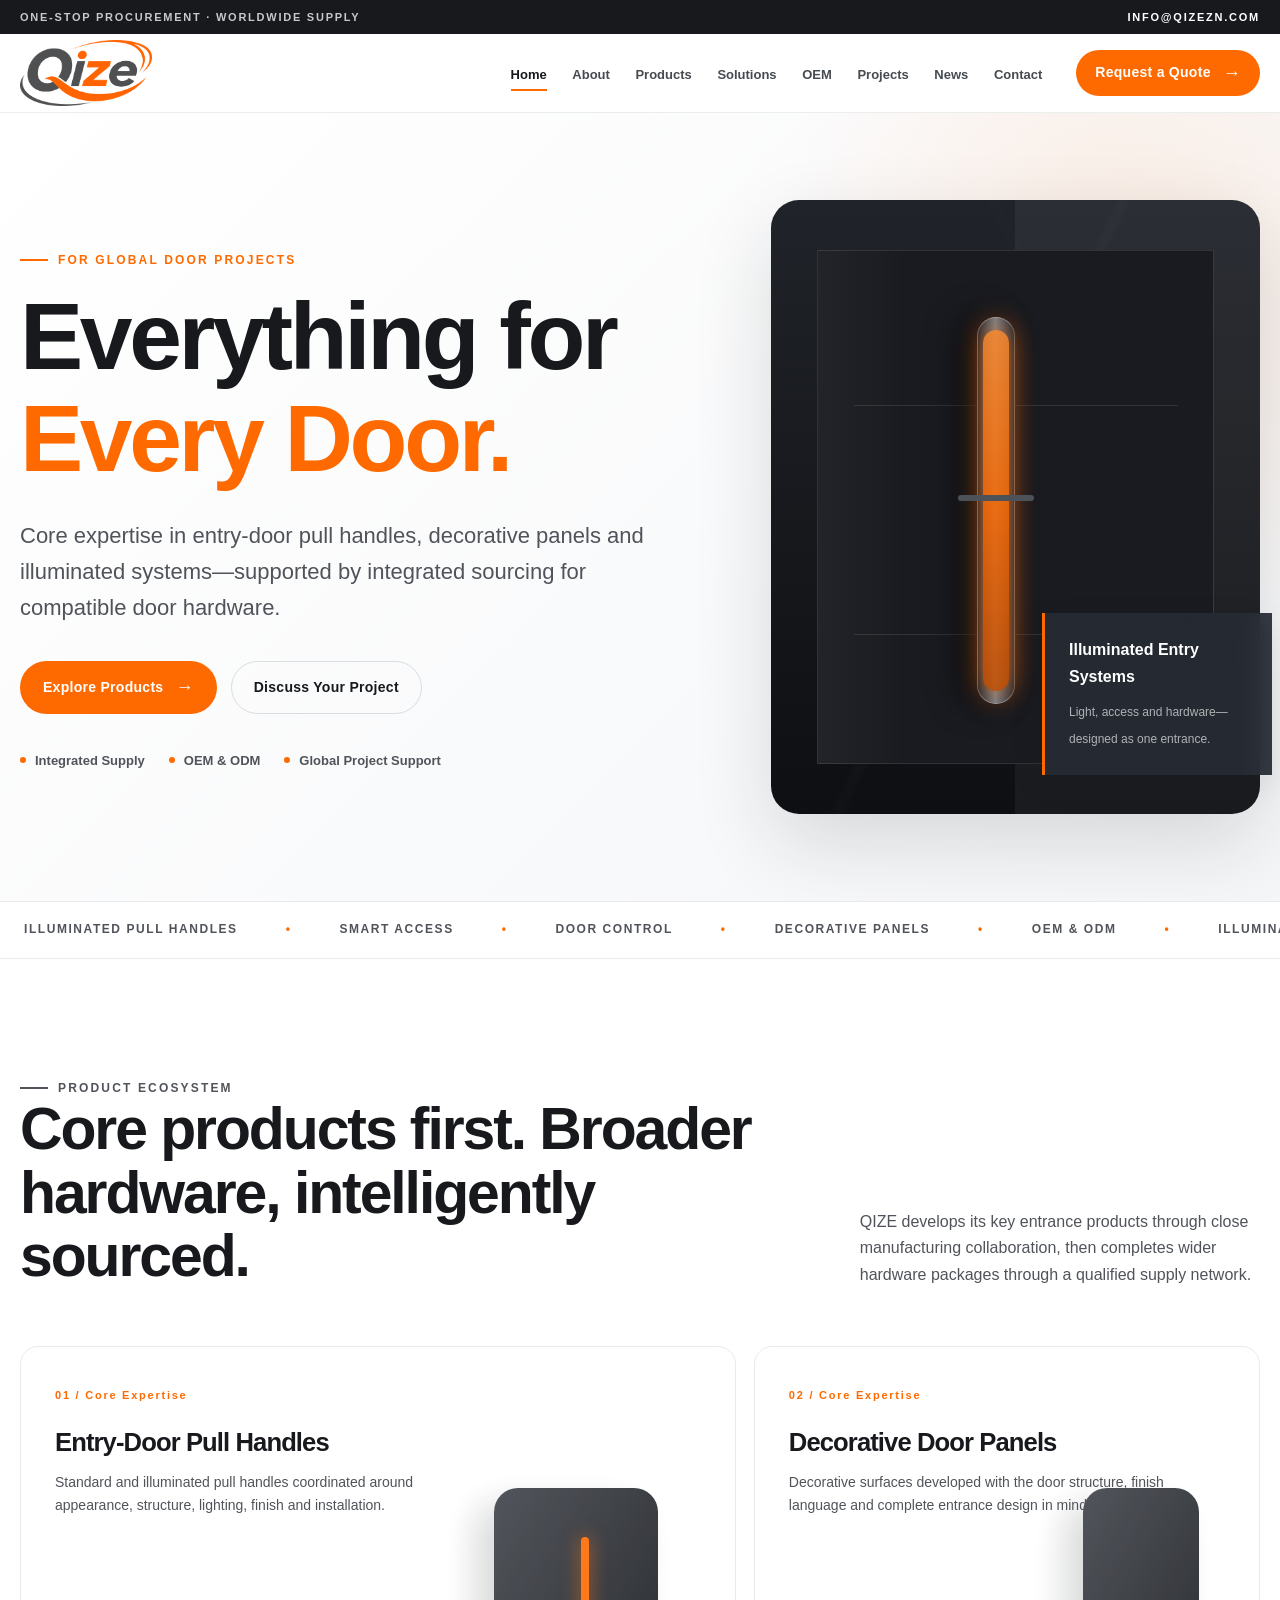
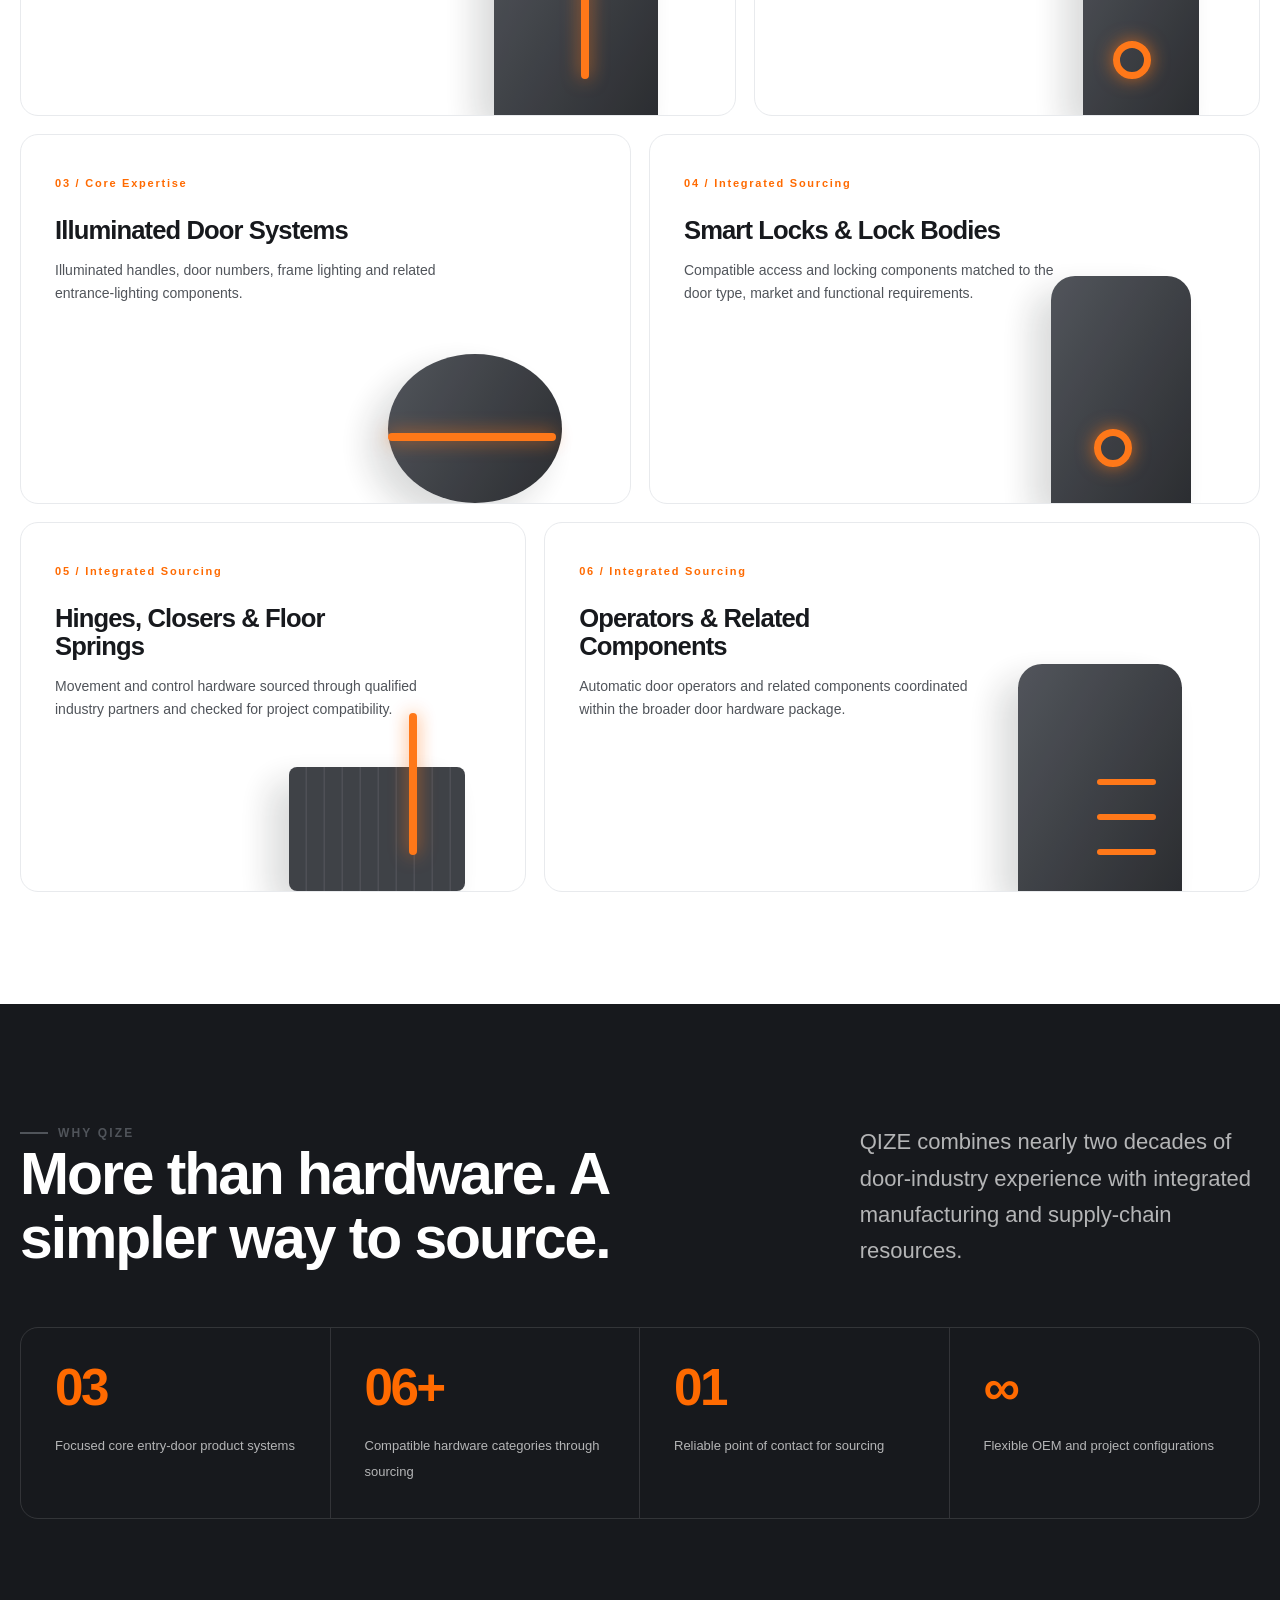
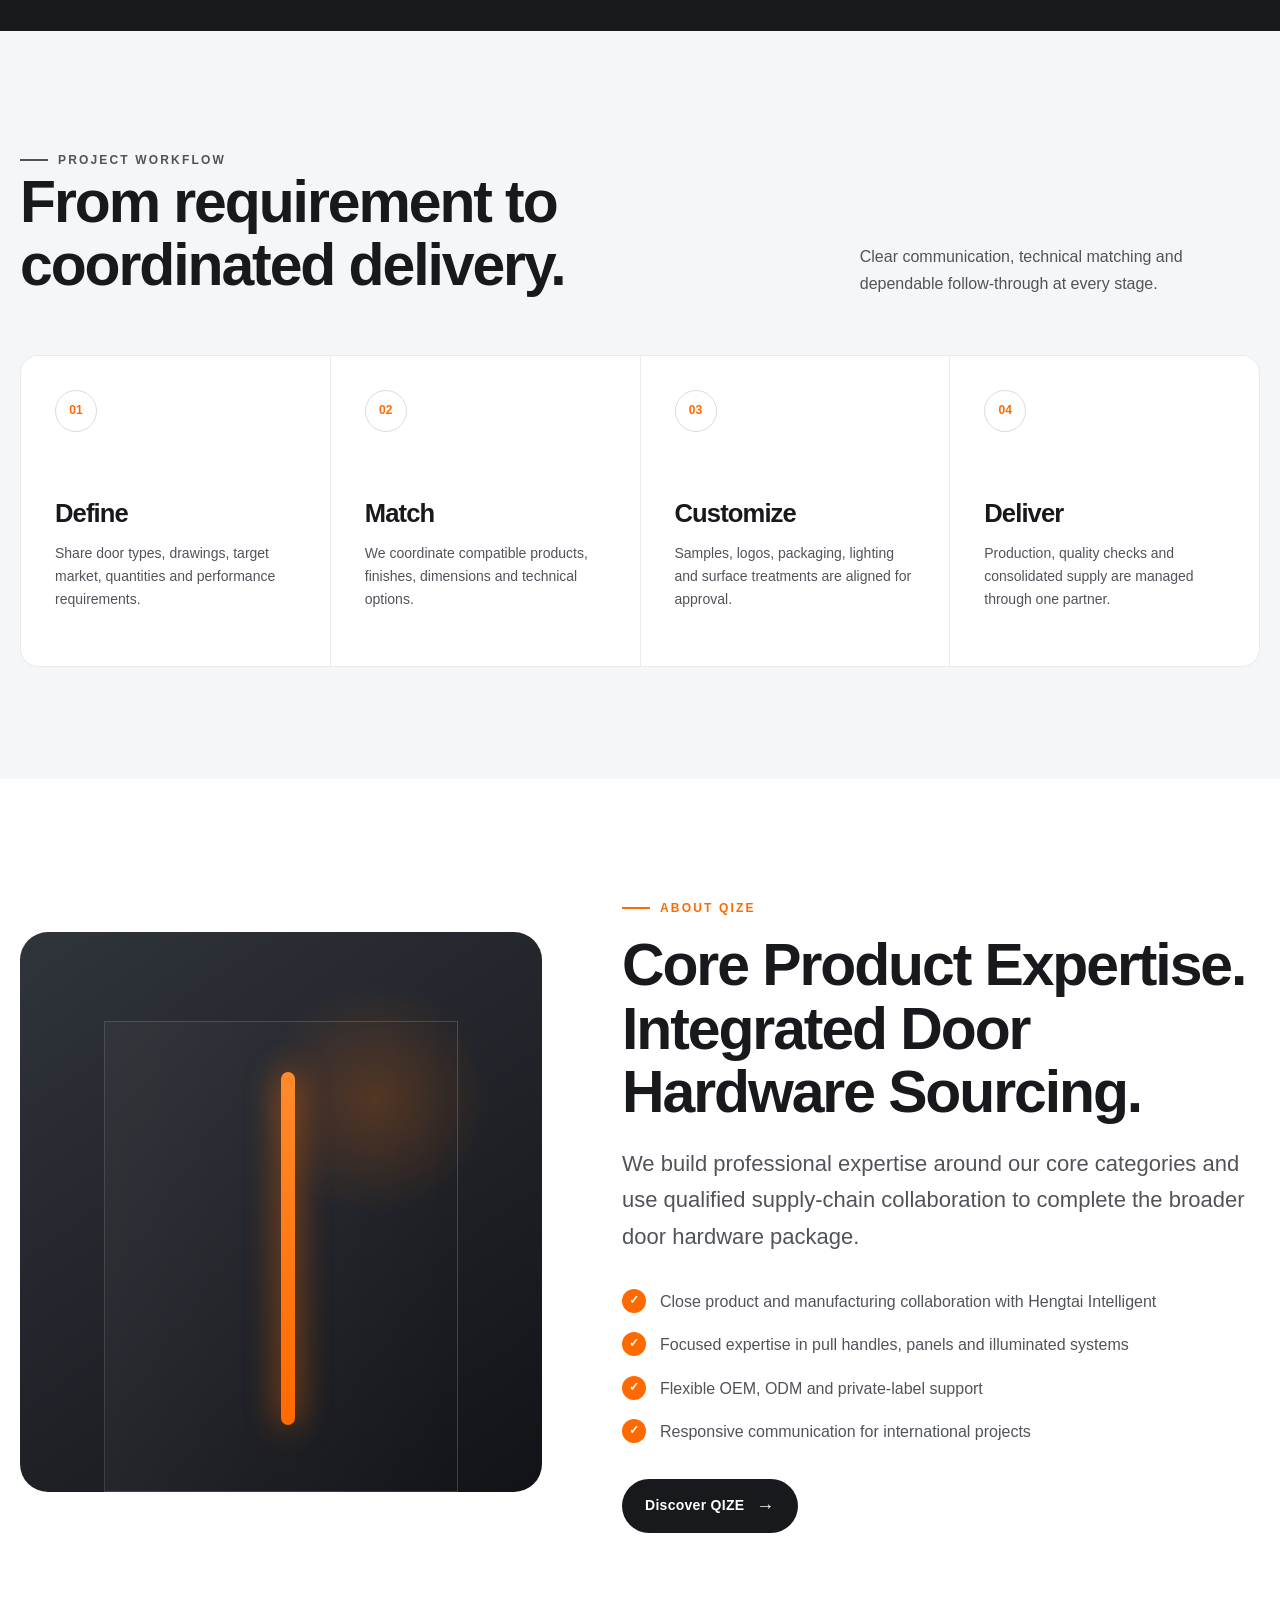
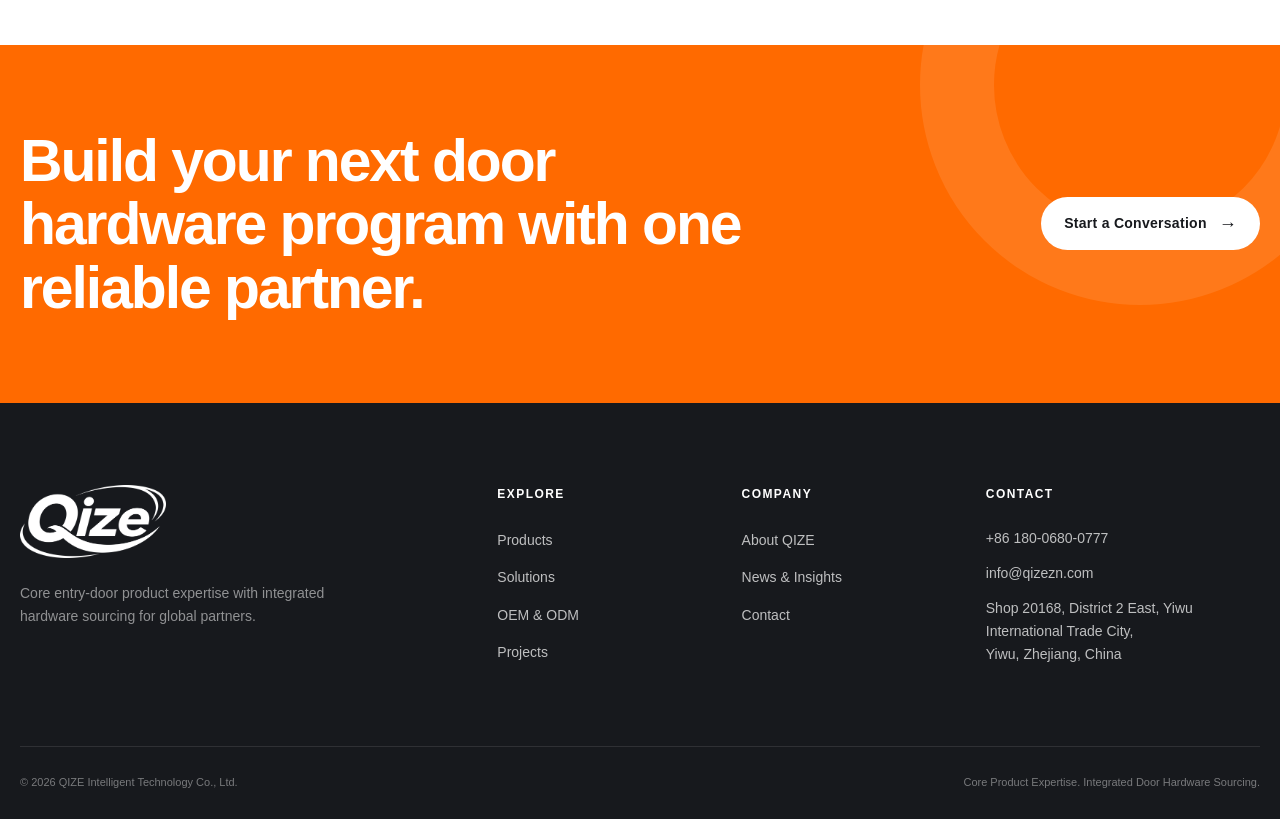
==== index.html @ 773aa188 "feat: launch QIZE corporate website foundation" ====
<!doctype html>
<html lang="en">
  <head>
    <meta charset="utf-8" />
    <meta name="viewport" content="width=device-width, initial-scale=1" />
    <title>QIZE® | One-Stop Door Hardware Solution</title>
    <meta
      name="description"
      content="QIZE is an entry-door hardware brand focused on pull handles, decorative panels and illuminated systems, with integrated sourcing for compatible door hardware."
    />
    <meta name="theme-color" content="#17191d" />
    <meta property="og:title" content="QIZE® | One-Stop Door Hardware Solution" />
    <meta
      property="og:description"
      content="Everything for every door—coordinated sourcing, OEM support and reliable global supply."
    />
    <meta property="og:type" content="website" />
    <meta property="og:url" content="https://www.qizezn.com/" />
    <link rel="canonical" href="https://www.qizezn.com/" />
    <link rel="icon" href="assets/images/qize-logo.png" />
    <link rel="stylesheet" href="assets/css/styles.css" />
  </head>
  <body>
    <a class="skip-link" href="#main">Skip to content</a>

    <div class="topbar">
      <div class="container">
        <span>One-Stop Procurement · Worldwide Supply</span>
        <span><a href="mailto:info@qizezn.com">info@qizezn.com</a></span>
      </div>
    </div>

    <header class="site-header">
      <div class="container header-inner">
        <a class="brand" href="./" aria-label="QIZE home">
          <img src="assets/images/qize-logo.png" alt="QIZE" />
        </a>
        <nav class="desktop-nav" aria-label="Primary navigation">
          <a class="nav-link" href="./">Home</a>
          <a class="nav-link" href="about/">About</a>
          <a class="nav-link" href="products/">Products</a>
          <a class="nav-link" href="solutions/">Solutions</a>
          <a class="nav-link" href="oem/">OEM</a>
          <a class="nav-link" href="projects/">Projects</a>
          <a class="nav-link" href="news/">News</a>
          <a class="nav-link" href="contact/">Contact</a>
        </nav>
        <a class="btn btn-primary header-cta" href="contact/">
          Request a Quote <span class="arrow">→</span>
        </a>
        <button
          class="menu-toggle"
          type="button"
          aria-label="Open navigation"
          aria-expanded="false"
          data-menu-toggle
        >
          <span></span><span></span><span></span>
        </button>
      </div>
    </header>

    <main id="main">
      <section class="hero">
        <div class="container">
          <div class="hero-copy reveal">
            <p class="eyebrow">For Global Door Projects</p>
            <h1>Everything for <span>Every Door.</span></h1>
            <p class="lead">
              Core expertise in entry-door pull handles, decorative panels and
              illuminated systems—supported by integrated sourcing for compatible
              door hardware.
            </p>
            <div class="button-row">
              <a class="btn btn-primary" href="products/">
                Explore Products <span class="arrow">→</span>
              </a>
              <a class="btn btn-outline" href="contact/">Discuss Your Project</a>
            </div>
            <div class="hero-note" aria-label="QIZE service highlights">
              <span>Integrated Supply</span>
              <span>OEM &amp; ODM</span>
              <span>Global Project Support</span>
            </div>
          </div>

          <div class="hero-visual reveal" aria-label="Illuminated entry door concept">
            <div class="door-stage">
              <div class="door-panel"></div>
              <div class="pull-handle"></div>
            </div>
            <div class="visual-label">
              <strong>Illuminated Entry Systems</strong>
              <span>Light, access and hardware—designed as one entrance.</span>
            </div>
          </div>
        </div>
      </section>

      <div class="marquee" aria-hidden="true">
        <div class="marquee-track">
          <span>Illuminated Pull Handles</span>
          <span>Smart Access</span>
          <span>Door Control</span>
          <span>Decorative Panels</span>
          <span>OEM &amp; ODM</span>
          <span>Illuminated Pull Handles</span>
          <span>Smart Access</span>
          <span>Door Control</span>
          <span>Decorative Panels</span>
          <span>OEM &amp; ODM</span>
        </div>
      </div>

      <section class="section">
        <div class="container">
          <div class="section-heading reveal">
            <div>
              <p class="eyebrow">Product Ecosystem</p>
              <h2>Core products first. Broader hardware, intelligently sourced.</h2>
            </div>
            <p>
              QIZE develops its key entrance products through close manufacturing
              collaboration, then completes wider hardware packages through a
              qualified supply network.
            </p>
          </div>

          <div class="product-grid">
            <a class="product-card reveal" href="products/#handles">
              <span class="product-number">01 / Core Expertise</span>
              <h3>Entry-Door Pull Handles</h3>
              <p>
                Standard and illuminated pull handles coordinated around appearance,
                structure, lighting, finish and installation.
              </p>
              <div class="product-art" aria-hidden="true"></div>
            </a>
            <a class="product-card reveal" href="products/#panels">
              <span class="product-number">02 / Core Expertise</span>
              <h3>Decorative Door Panels</h3>
              <p>
                Decorative surfaces developed with the door structure, finish
                language and complete entrance design in mind.
              </p>
              <div class="product-art" aria-hidden="true"></div>
            </a>
            <a class="product-card reveal" href="products/#illuminated">
              <span class="product-number">03 / Core Expertise</span>
              <h3>Illuminated Door Systems</h3>
              <p>
                Illuminated handles, door numbers, frame lighting and related
                entrance-lighting components.
              </p>
              <div class="product-art" aria-hidden="true"></div>
            </a>
            <a class="product-card reveal" href="products/#locks">
              <span class="product-number">04 / Integrated Sourcing</span>
              <h3>Smart Locks &amp; Lock Bodies</h3>
              <p>
                Compatible access and locking components matched to the door type,
                market and functional requirements.
              </p>
              <div class="product-art" aria-hidden="true"></div>
            </a>
            <a class="product-card reveal" href="products/#control">
              <span class="product-number">05 / Integrated Sourcing</span>
              <h3>Hinges, Closers &amp; Floor Springs</h3>
              <p>
                Movement and control hardware sourced through qualified industry
                partners and checked for project compatibility.
              </p>
              <div class="product-art" aria-hidden="true"></div>
            </a>
            <a class="product-card reveal" href="products/#operators">
              <span class="product-number">06 / Integrated Sourcing</span>
              <h3>Operators &amp; Related Components</h3>
              <p>
                Automatic door operators and related components coordinated within
                the broader door hardware package.
              </p>
              <div class="product-art" aria-hidden="true"></div>
            </a>
          </div>
        </div>
      </section>

      <section class="section section-dark">
        <div class="container">
          <div class="section-heading reveal">
            <div>
              <p class="eyebrow">Why QIZE</p>
              <h2>More than hardware. A simpler way to source.</h2>
            </div>
            <p class="lead">
              QIZE combines nearly two decades of door-industry experience with
              integrated manufacturing and supply-chain resources.
            </p>
          </div>
          <div class="stats reveal">
            <div class="stat">
              <span class="stat-value">03</span>
              <span class="stat-label">Focused core entry-door product systems</span>
            </div>
            <div class="stat">
              <span class="stat-value">06+</span>
              <span class="stat-label">Compatible hardware categories through sourcing</span>
            </div>
            <div class="stat">
              <span class="stat-value">01</span>
              <span class="stat-label">Reliable point of contact for sourcing</span>
            </div>
            <div class="stat">
              <span class="stat-value">∞</span>
              <span class="stat-label">Flexible OEM and project configurations</span>
            </div>
          </div>
        </div>
      </section>

      <section class="section section-muted">
        <div class="container">
          <div class="section-heading reveal">
            <div>
              <p class="eyebrow">Project Workflow</p>
              <h2>From requirement to coordinated delivery.</h2>
            </div>
            <p>
              Clear communication, technical matching and dependable follow-through
              at every stage.
            </p>
          </div>
          <div class="process-grid reveal">
            <article class="process-card">
              <span class="process-step">01</span>
              <h3>Define</h3>
              <p>
                Share door types, drawings, target market, quantities and performance
                requirements.
              </p>
            </article>
            <article class="process-card">
              <span class="process-step">02</span>
              <h3>Match</h3>
              <p>
                We coordinate compatible products, finishes, dimensions and technical
                options.
              </p>
            </article>
            <article class="process-card">
              <span class="process-step">03</span>
              <h3>Customize</h3>
              <p>
                Samples, logos, packaging, lighting and surface treatments are aligned
                for approval.
              </p>
            </article>
            <article class="process-card">
              <span class="process-step">04</span>
              <h3>Deliver</h3>
              <p>
                Production, quality checks and consolidated supply are managed through
                one partner.
              </p>
            </article>
          </div>
        </div>
      </section>

      <section class="section">
        <div class="container split">
          <div class="split-panel reveal" aria-hidden="true"></div>
          <div class="reveal">
            <p class="eyebrow">About QIZE</p>
            <h2>Core Product Expertise. Integrated Door Hardware Sourcing.</h2>
            <p class="lead">
              We build professional expertise around our core categories and use
              qualified supply-chain collaboration to complete the broader door
              hardware package.
            </p>
            <ul class="check-list">
              <li>Close product and manufacturing collaboration with Hengtai Intelligent</li>
              <li>Focused expertise in pull handles, panels and illuminated systems</li>
              <li>Flexible OEM, ODM and private-label support</li>
              <li>Responsive communication for international projects</li>
            </ul>
            <div class="button-row">
              <a class="btn btn-dark" href="about/">
                Discover QIZE <span class="arrow">→</span>
              </a>
            </div>
          </div>
        </div>
      </section>

      <section class="cta-band">
        <div class="container cta-inner">
          <h2>Build your next door hardware program with one reliable partner.</h2>
          <a class="btn btn-light" href="contact/">
            Start a Conversation <span class="arrow">→</span>
          </a>
        </div>
      </section>
    </main>

    <footer class="site-footer">
      <div class="container">
        <div class="footer-grid">
          <div class="footer-brand">
            <img src="assets/images/qize-logo.png" alt="QIZE" />
            <p>
              Core entry-door product expertise with integrated hardware sourcing
              for global partners.
            </p>
          </div>
          <div>
            <div class="footer-title">Explore</div>
            <ul class="footer-links">
              <li><a href="products/">Products</a></li>
              <li><a href="solutions/">Solutions</a></li>
              <li><a href="oem/">OEM &amp; ODM</a></li>
              <li><a href="projects/">Projects</a></li>
            </ul>
          </div>
          <div>
            <div class="footer-title">Company</div>
            <ul class="footer-links">
              <li><a href="about/">About QIZE</a></li>
              <li><a href="news/">News &amp; Insights</a></li>
              <li><a href="contact/">Contact</a></li>
            </ul>
          </div>
          <div>
            <div class="footer-title">Contact</div>
            <div class="footer-contact">
              <a href="tel:+8618006800777">+86 180-0680-0777</a>
              <a href="mailto:info@qizezn.com">info@qizezn.com</a>
              <address>
                Shop 20168, District 2 East, Yiwu International Trade City,<br />
                Yiwu, Zhejiang, China
              </address>
            </div>
          </div>
        </div>
        <div class="footer-bottom">
          <span>© <span data-year>2026</span> QIZE Intelligent Technology Co., Ltd.</span>
          <span>Core Product Expertise. Integrated Door Hardware Sourcing.</span>
        </div>
      </div>
    </footer>

    <script src="assets/js/site.js" defer></script>
  </body>
</html>
---- assets/css/styles.css ----
:root {
  --orange: #ff6a00;
  --orange-soft: #ff8a2b;
  --ink: #17191d;
  --charcoal: #272b33;
  --gray-700: #50545a;
  --gray-500: #747980;
  --gray-300: #d9dce1;
  --gray-200: #e8eaed;
  --gray-100: #f5f6f8;
  --white: #ffffff;
  --shadow-sm: 0 12px 32px rgba(23, 25, 29, 0.08);
  --shadow-lg: 0 30px 80px rgba(23, 25, 29, 0.14);
  --radius-sm: 10px;
  --radius-md: 18px;
  --radius-lg: 28px;
  --container: 1240px;
  --header-height: 78px;
  --ease: 220ms cubic-bezier(0.2, 0.7, 0.2, 1);
}

*,
*::before,
*::after {
  box-sizing: border-box;
}

html {
  scroll-behavior: smooth;
}

body {
  margin: 0;
  color: var(--ink);
  background: var(--white);
  font-family:
    Inter, "Helvetica Neue", Arial, "Noto Sans", "PingFang SC",
    "Microsoft YaHei", sans-serif;
  font-size: 16px;
  line-height: 1.65;
  -webkit-font-smoothing: antialiased;
}

body.nav-open {
  overflow: hidden;
}

img {
  display: block;
  max-width: 100%;
}

a {
  color: inherit;
  text-decoration: none;
}

button,
input,
textarea,
select {
  font: inherit;
}

button,
a {
  -webkit-tap-highlight-color: transparent;
}

::selection {
  color: var(--white);
  background: var(--orange);
}

.container {
  width: min(calc(100% - 40px), var(--container));
  margin-inline: auto;
}

.section {
  padding: 112px 0;
}

.section-tight {
  padding: 76px 0;
}

.section-muted {
  background: var(--gray-100);
}

.section-dark {
  color: var(--white);
  background: var(--ink);
}

.eyebrow {
  display: inline-flex;
  align-items: center;
  gap: 10px;
  margin: 0 0 18px;
  color: var(--orange);
  font-size: 12px;
  font-weight: 760;
  letter-spacing: 0.18em;
  line-height: 1.2;
  text-transform: uppercase;
}

.eyebrow::before {
  width: 28px;
  height: 2px;
  background: currentColor;
  content: "";
}

h1,
h2,
h3,
p {
  margin-top: 0;
}

h1,
h2,
h3 {
  line-height: 1.08;
  letter-spacing: -0.035em;
}

h1 {
  margin-bottom: 28px;
  font-size: clamp(48px, 7.4vw, 104px);
  font-weight: 680;
}

h2 {
  margin-bottom: 22px;
  font-size: clamp(38px, 4.6vw, 66px);
  font-weight: 660;
}

h3 {
  margin-bottom: 14px;
  font-size: clamp(22px, 2vw, 30px);
  font-weight: 660;
}

.lead {
  max-width: 700px;
  color: var(--gray-700);
  font-size: clamp(18px, 2vw, 22px);
  line-height: 1.65;
}

.section-dark .lead {
  color: rgba(255, 255, 255, 0.68);
}

.section-heading {
  display: grid;
  grid-template-columns: minmax(0, 1fr) minmax(260px, 0.52fr);
  gap: 70px;
  align-items: end;
  margin-bottom: 58px;
}

.section-heading h2 {
  max-width: 850px;
  margin-bottom: 0;
}

.section-heading p {
  margin: 0;
  color: var(--gray-700);
}

.button-row {
  display: flex;
  flex-wrap: wrap;
  gap: 14px;
  margin-top: 34px;
}

.btn {
  display: inline-flex;
  min-height: 52px;
  align-items: center;
  justify-content: center;
  gap: 12px;
  padding: 14px 22px;
  border: 1px solid transparent;
  border-radius: 999px;
  cursor: pointer;
  font-size: 14px;
  font-weight: 720;
  letter-spacing: 0.02em;
  transition:
    transform var(--ease),
    background-color var(--ease),
    border-color var(--ease),
    color var(--ease);
}

.btn:hover {
  transform: translateY(-2px);
}

.btn-primary {
  color: var(--white);
  background: var(--orange);
}

.btn-primary:hover {
  background: #ed6200;
}

.btn-dark {
  color: var(--white);
  background: var(--ink);
}

.btn-dark:hover {
  background: var(--charcoal);
}

.btn-outline {
  color: var(--ink);
  border-color: var(--gray-300);
  background: transparent;
}

.btn-outline:hover {
  border-color: var(--ink);
}

.btn-light {
  color: var(--ink);
  background: var(--white);
}

.btn .arrow {
  font-size: 18px;
  line-height: 1;
  transition: transform var(--ease);
}

.btn:hover .arrow {
  transform: translateX(4px);
}

.topbar {
  position: relative;
  z-index: 20;
  color: rgba(255, 255, 255, 0.76);
  background: var(--ink);
  font-size: 11px;
  font-weight: 650;
  letter-spacing: 0.16em;
  text-transform: uppercase;
}

.topbar .container {
  display: flex;
  min-height: 34px;
  align-items: center;
  justify-content: space-between;
  gap: 20px;
}

.topbar a {
  color: var(--white);
  transition: color var(--ease);
}

.topbar a:hover {
  color: var(--orange);
}

.site-header {
  position: sticky;
  top: 0;
  z-index: 50;
  border-bottom: 1px solid rgba(23, 25, 29, 0.08);
  background: rgba(255, 255, 255, 0.92);
  backdrop-filter: blur(16px);
}

.header-inner {
  display: flex;
  min-height: var(--header-height);
  align-items: center;
  justify-content: space-between;
  gap: 34px;
}

.brand {
  display: inline-flex;
  flex: 0 0 auto;
  align-items: center;
}

.brand img {
  width: 132px;
  height: auto;
}

.desktop-nav {
  display: flex;
  align-items: center;
  gap: clamp(18px, 2vw, 32px);
  margin-left: auto;
}

.nav-link {
  position: relative;
  padding: 28px 0 24px;
  color: #464b51;
  font-size: 13px;
  font-weight: 680;
}

.nav-link::after {
  position: absolute;
  right: 0;
  bottom: 19px;
  left: 0;
  height: 2px;
  background: var(--orange);
  content: "";
  transform: scaleX(0);
  transform-origin: right;
  transition: transform var(--ease);
}

.nav-link:hover,
.nav-link.active {
  color: var(--ink);
}

.nav-link:hover::after,
.nav-link.active::after {
  transform: scaleX(1);
  transform-origin: left;
}

.header-cta {
  min-height: 44px;
  padding: 10px 18px;
}

.menu-toggle {
  display: none;
  width: 44px;
  height: 44px;
  padding: 0;
  border: 0;
  background: transparent;
  cursor: pointer;
}

.menu-toggle span {
  display: block;
  width: 22px;
  height: 2px;
  margin: 5px auto;
  background: var(--ink);
  transition:
    transform var(--ease),
    opacity var(--ease);
}

.nav-open .menu-toggle span:first-child {
  transform: translateY(7px) rotate(45deg);
}

.nav-open .menu-toggle span:nth-child(2) {
  opacity: 0;
}

.nav-open .menu-toggle span:last-child {
  transform: translateY(-7px) rotate(-45deg);
}

.hero {
  position: relative;
  min-height: calc(100svh - 112px);
  overflow: hidden;
  background:
    radial-gradient(circle at 88% 20%, rgba(255, 106, 0, 0.1), transparent 28%),
    linear-gradient(135deg, #ffffff 0%, #f5f6f8 100%);
}

.hero .container {
  display: grid;
  min-height: calc(100svh - 112px);
  grid-template-columns: minmax(0, 1.08fr) minmax(420px, 0.92fr);
  gap: 60px;
  align-items: center;
  padding-top: 74px;
  padding-bottom: 74px;
}

.hero-copy {
  position: relative;
  z-index: 2;
}

.hero h1 span {
  display: block;
  color: var(--orange);
}

.hero-copy .lead {
  max-width: 640px;
}

.hero-note {
  display: flex;
  flex-wrap: wrap;
  gap: 10px 24px;
  margin-top: 36px;
  color: var(--gray-700);
  font-size: 13px;
  font-weight: 620;
}

.hero-note span {
  display: inline-flex;
  align-items: center;
  gap: 9px;
}

.hero-note span::before {
  width: 6px;
  height: 6px;
  border-radius: 50%;
  background: var(--orange);
  content: "";
}

.hero-visual {
  position: relative;
  min-height: 640px;
}

.door-stage {
  position: absolute;
  inset: 2% 0 2% 10%;
  overflow: hidden;
  border-radius: var(--radius-lg);
  background:
    linear-gradient(90deg, transparent 49.8%, rgba(255, 255, 255, 0.05) 50%),
    linear-gradient(#202329, #0e0f12);
  box-shadow: var(--shadow-lg);
}

.door-stage::before {
  position: absolute;
  inset: 0;
  opacity: 0.45;
  background:
    linear-gradient(115deg, transparent 0 44%, rgba(255, 255, 255, 0.035) 45% 46%, transparent 47%),
    linear-gradient(65deg, transparent 0 64%, rgba(255, 255, 255, 0.025) 65% 66%, transparent 67%);
  content: "";
}

.door-panel {
  position: absolute;
  inset: 50px 46px;
  border: 1px solid rgba(255, 255, 255, 0.1);
  background:
    linear-gradient(90deg, rgba(255, 255, 255, 0.04), transparent 22%),
    #191b20;
}

.door-panel::before,
.door-panel::after {
  position: absolute;
  right: 9%;
  left: 9%;
  height: 1px;
  background: rgba(255, 255, 255, 0.1);
  content: "";
}

.door-panel::before {
  top: 30%;
}

.door-panel::after {
  bottom: 25%;
}

.pull-handle {
  position: absolute;
  top: 19%;
  bottom: 18%;
  left: 42%;
  width: 38px;
  border: 1px solid rgba(255, 255, 255, 0.28);
  border-radius: 22px;
  background: linear-gradient(90deg, #24272d, #7b8087 48%, #272a30);
  box-shadow:
    -18px 0 35px rgba(0, 0, 0, 0.48),
    0 0 26px rgba(255, 106, 0, 0.24);
}

.pull-handle::before {
  position: absolute;
  inset: 12px 5px;
  border-radius: 16px;
  background: linear-gradient(180deg, var(--orange-soft), var(--orange), #c74f00);
  box-shadow: 0 0 24px rgba(255, 106, 0, 0.8);
  content: "";
  opacity: 0.84;
}

.pull-handle::after {
  position: absolute;
  top: 46%;
  left: 50%;
  width: 76px;
  height: 6px;
  border-radius: 4px;
  background: #4d5158;
  content: "";
  transform: translateX(-50%);
}

.visual-label {
  position: absolute;
  right: -12px;
  bottom: 52px;
  z-index: 2;
  width: 230px;
  padding: 24px;
  border-left: 3px solid var(--orange);
  color: var(--white);
  background: rgba(39, 43, 51, 0.92);
  box-shadow: var(--shadow-sm);
  backdrop-filter: blur(12px);
}

.visual-label strong {
  display: block;
  margin-bottom: 8px;
  font-size: 16px;
}

.visual-label span {
  color: rgba(255, 255, 255, 0.64);
  font-size: 12px;
}

.marquee {
  overflow: hidden;
  border-block: 1px solid var(--gray-200);
  background: var(--white);
}

.marquee-track {
  display: flex;
  width: max-content;
  animation: marquee 26s linear infinite;
}

.marquee-track span {
  padding: 18px 24px;
  color: var(--gray-700);
  font-size: 12px;
  font-weight: 700;
  letter-spacing: 0.13em;
  text-transform: uppercase;
}

.marquee-track span::after {
  margin-left: 48px;
  color: var(--orange);
  content: "•";
}

@keyframes marquee {
  to {
    transform: translateX(-50%);
  }
}

.product-grid {
  display: grid;
  grid-template-columns: repeat(12, minmax(0, 1fr));
  gap: 18px;
}

.product-card {
  position: relative;
  min-height: 370px;
  overflow: hidden;
  padding: 34px;
  border: 1px solid var(--gray-200);
  border-radius: var(--radius-md);
  background: var(--white);
  transition:
    transform var(--ease),
    box-shadow var(--ease),
    border-color var(--ease);
}

.product-card:nth-child(1),
.product-card:nth-child(6) {
  grid-column: span 7;
}

.product-card:nth-child(2),
.product-card:nth-child(5) {
  grid-column: span 5;
}

.product-card:nth-child(3),
.product-card:nth-child(4) {
  grid-column: span 6;
}

.product-card:hover {
  border-color: transparent;
  box-shadow: var(--shadow-lg);
  transform: translateY(-6px);
}

.product-number {
  color: var(--orange);
  font-size: 11px;
  font-weight: 760;
  letter-spacing: 0.16em;
}

.product-card h3 {
  max-width: 360px;
  margin-top: 22px;
}

.product-card p {
  position: relative;
  z-index: 2;
  max-width: 390px;
  color: var(--gray-700);
  font-size: 14px;
}

.product-art {
  position: absolute;
  right: 18px;
  bottom: 0;
  width: 46%;
  height: 70%;
  opacity: 0.9;
}

.product-art::before {
  position: absolute;
  right: 18%;
  bottom: 0;
  width: 50%;
  height: 88%;
  border-radius: 24px 24px 0 0;
  background: linear-gradient(120deg, #3f434a, #15171b);
  box-shadow: -18px 16px 35px rgba(23, 25, 29, 0.18);
  content: "";
}

.product-art::after {
  position: absolute;
  right: 39%;
  bottom: 14%;
  width: 8px;
  height: 55%;
  border-radius: 8px;
  background: var(--orange);
  box-shadow: 0 0 18px rgba(255, 106, 0, 0.7);
  content: "";
}

.product-card:nth-child(2) .product-art::after,
.product-card:nth-child(4) .product-art::after {
  width: 38px;
  height: 38px;
  border: 7px solid var(--orange);
  border-radius: 50%;
  background: transparent;
}

.product-card:nth-child(3) .product-art::before {
  width: 62%;
  height: 58%;
  border-radius: 50%;
}

.product-card:nth-child(3) .product-art::after {
  right: 20%;
  bottom: 24%;
  width: 60%;
  height: 8px;
}

.product-card:nth-child(5) .product-art::before {
  width: 76%;
  height: 48%;
  border-radius: 8px;
  background:
    repeating-linear-gradient(90deg, transparent 0 16px, rgba(255, 255, 255, 0.08) 17px 18px),
    #2b2e34;
}

.product-card:nth-child(6) .product-art::after {
  right: 26%;
  width: 18%;
  height: 6px;
  box-shadow:
    0 -35px 0 var(--orange),
    0 -70px 0 var(--orange);
}

.stats {
  display: grid;
  grid-template-columns: repeat(4, 1fr);
  border: 1px solid rgba(255, 255, 255, 0.12);
  border-radius: var(--radius-md);
}

.stat {
  min-height: 190px;
  padding: 34px;
  border-right: 1px solid rgba(255, 255, 255, 0.12);
}

.stat:last-child {
  border-right: 0;
}

.stat-value {
  display: block;
  margin-bottom: 18px;
  color: var(--orange);
  font-size: clamp(36px, 4vw, 56px);
  font-weight: 660;
  letter-spacing: -0.05em;
  line-height: 1;
}

.stat-label {
  color: rgba(255, 255, 255, 0.68);
  font-size: 13px;
}

.process-grid {
  display: grid;
  grid-template-columns: repeat(4, 1fr);
  gap: 1px;
  overflow: hidden;
  border: 1px solid var(--gray-200);
  border-radius: var(--radius-md);
  background: var(--gray-200);
}

.process-card {
  min-height: 310px;
  padding: 34px;
  background: var(--white);
}

.process-step {
  display: flex;
  width: 42px;
  height: 42px;
  align-items: center;
  justify-content: center;
  margin-bottom: 68px;
  border: 1px solid var(--gray-300);
  border-radius: 50%;
  color: var(--orange);
  font-size: 12px;
  font-weight: 760;
}

.process-card p {
  color: var(--gray-700);
  font-size: 14px;
}

.split {
  display: grid;
  grid-template-columns: minmax(0, 0.9fr) minmax(0, 1.1fr);
  gap: 80px;
  align-items: center;
}

.split-panel {
  position: relative;
  min-height: 560px;
  overflow: hidden;
  border-radius: var(--radius-lg);
  background:
    radial-gradient(circle at 68% 30%, rgba(255, 106, 0, 0.22), transparent 22%),
    linear-gradient(145deg, #30343b, #111317);
}

.split-panel::before {
  position: absolute;
  top: 16%;
  right: 16%;
  bottom: 0;
  left: 16%;
  border: 1px solid rgba(255, 255, 255, 0.14);
  background: linear-gradient(90deg, rgba(255, 255, 255, 0.035), transparent);
  content: "";
}

.split-panel::after {
  position: absolute;
  top: 25%;
  bottom: 12%;
  left: 50%;
  width: 14px;
  border-radius: 10px;
  background: linear-gradient(var(--orange-soft), var(--orange));
  box-shadow: 0 0 32px rgba(255, 106, 0, 0.72);
  content: "";
}

.check-list {
  display: grid;
  gap: 17px;
  margin: 34px 0 0;
  padding: 0;
  list-style: none;
}

.check-list li {
  display: flex;
  align-items: flex-start;
  gap: 14px;
  color: var(--gray-700);
}

.check-list li::before {
  display: flex;
  width: 24px;
  height: 24px;
  flex: 0 0 auto;
  align-items: center;
  justify-content: center;
  border-radius: 50%;
  color: var(--white);
  background: var(--orange);
  content: "✓";
  font-size: 12px;
  font-weight: 800;
}

.narrative {
  max-width: 920px;
  margin-inline: auto;
}

.narrative p {
  margin-bottom: 24px;
  color: var(--gray-700);
  font-size: clamp(17px, 1.6vw, 20px);
  line-height: 1.8;
}

.narrative .closing-line {
  margin-top: 42px;
  color: var(--ink);
  font-size: clamp(24px, 3vw, 38px);
  font-weight: 680;
  letter-spacing: -0.035em;
  line-height: 1.2;
}

.cta-band {
  position: relative;
  overflow: hidden;
  padding: 84px 0;
  color: var(--white);
  background: var(--orange);
}

.cta-band::after {
  position: absolute;
  top: -180px;
  right: -80px;
  width: 440px;
  height: 440px;
  border: 74px solid rgba(255, 255, 255, 0.1);
  border-radius: 50%;
  content: "";
}

.cta-inner {
  position: relative;
  z-index: 2;
  display: flex;
  align-items: center;
  justify-content: space-between;
  gap: 50px;
}

.cta-inner h2 {
  max-width: 780px;
  margin: 0;
}

.page-hero {
  position: relative;
  overflow: hidden;
  padding: 126px 0 100px;
  background:
    radial-gradient(circle at 86% 50%, rgba(255, 106, 0, 0.12), transparent 24%),
    var(--gray-100);
}

.page-hero::after {
  position: absolute;
  top: 0;
  right: 7%;
  width: 1px;
  height: 100%;
  background: var(--gray-200);
  box-shadow:
    -90px 0 0 var(--gray-200),
    -180px 0 0 var(--gray-200);
  content: "";
  transform: skewX(-17deg);
}

.page-hero .container {
  position: relative;
  z-index: 2;
}

.page-hero h1 {
  max-width: 980px;
  font-size: clamp(54px, 8vw, 108px);
}

.breadcrumb {
  display: flex;
  flex-wrap: wrap;
  gap: 10px;
  margin-bottom: 42px;
  color: var(--gray-500);
  font-size: 12px;
  font-weight: 700;
  letter-spacing: 0.1em;
  text-transform: uppercase;
}

.breadcrumb a:hover {
  color: var(--orange);
}

.breadcrumb span::before {
  margin-right: 10px;
  content: "/";
}

.content-grid {
  display: grid;
  grid-template-columns: repeat(3, minmax(0, 1fr));
  gap: 20px;
}

.content-card {
  min-height: 280px;
  padding: 34px;
  border: 1px solid var(--gray-200);
  border-radius: var(--radius-md);
  background: var(--white);
}

.content-card .tag {
  display: inline-flex;
  margin-bottom: 44px;
  color: var(--orange);
  font-size: 11px;
  font-weight: 760;
  letter-spacing: 0.14em;
  text-transform: uppercase;
}

.content-card p {
  color: var(--gray-700);
  font-size: 14px;
}

.feature-table {
  overflow: hidden;
  border: 1px solid var(--gray-200);
  border-radius: var(--radius-md);
}

.feature-row {
  display: grid;
  grid-template-columns: 220px minmax(0, 1fr);
  border-bottom: 1px solid var(--gray-200);
}

.feature-row:last-child {
  border-bottom: 0;
}

.feature-row > * {
  padding: 24px 28px;
}

.feature-row strong {
  background: var(--gray-100);
}

.feature-row span {
  color: var(--gray-700);
}

.project-list {
  display: grid;
  gap: 18px;
}

.project-item {
  display: grid;
  grid-template-columns: 120px minmax(0, 1fr) 38px;
  gap: 28px;
  align-items: center;
  padding: 30px 0;
  border-bottom: 1px solid var(--gray-200);
  transition: padding var(--ease);
}

.project-item:hover {
  padding-inline: 12px;
}

.project-item .project-index {
  color: var(--orange);
  font-size: 12px;
  font-weight: 740;
}

.project-item h3 {
  margin: 0;
}

.project-item p {
  margin: 8px 0 0;
  color: var(--gray-700);
}

.project-item .project-arrow {
  color: var(--orange);
  font-size: 26px;
}

.contact-grid {
  display: grid;
  grid-template-columns: minmax(0, 0.78fr) minmax(0, 1.22fr);
  gap: 90px;
  align-items: start;
}

.contact-details {
  display: grid;
  gap: 30px;
  margin-top: 42px;
}

.contact-detail {
  padding-bottom: 24px;
  border-bottom: 1px solid var(--gray-200);
}

.contact-detail small {
  display: block;
  margin-bottom: 8px;
  color: var(--gray-500);
  font-size: 10px;
  font-weight: 740;
  letter-spacing: 0.15em;
  text-transform: uppercase;
}

.contact-detail a,
.contact-detail address {
  font-size: 18px;
  font-style: normal;
  font-weight: 620;
}

.contact-detail a:hover {
  color: var(--orange);
}

.inquiry-form {
  padding: 42px;
  border-radius: var(--radius-md);
  background: var(--gray-100);
}

.form-grid {
  display: grid;
  grid-template-columns: repeat(2, minmax(0, 1fr));
  gap: 18px;
}

.form-field {
  display: grid;
  gap: 8px;
}

.form-field.full {
  grid-column: 1 / -1;
}

.form-field label {
  font-size: 12px;
  font-weight: 700;
}

.form-field input,
.form-field textarea,
.form-field select {
  width: 100%;
  min-height: 52px;
  padding: 13px 15px;
  border: 1px solid transparent;
  border-radius: var(--radius-sm);
  outline: none;
  background: var(--white);
  transition: border-color var(--ease);
}

.form-field textarea {
  min-height: 150px;
  resize: vertical;
}

.form-field input:focus,
.form-field textarea:focus,
.form-field select:focus {
  border-color: var(--orange);
}

.form-note {
  margin: 18px 0 0;
  color: var(--gray-500);
  font-size: 12px;
}

.site-footer {
  padding: 82px 0 28px;
  color: rgba(255, 255, 255, 0.72);
  background: var(--ink);
}

.footer-grid {
  display: grid;
  grid-template-columns: 1.5fr 0.65fr 0.65fr 1fr;
  gap: 66px;
  padding-bottom: 64px;
}

.footer-brand img {
  width: 146px;
  margin-bottom: 24px;
  filter: brightness(0) invert(1);
}

.footer-brand p {
  max-width: 360px;
  color: rgba(255, 255, 255, 0.52);
  font-size: 14px;
}

.footer-title {
  margin-bottom: 22px;
  color: var(--white);
  font-size: 12px;
  font-weight: 750;
  letter-spacing: 0.12em;
  text-transform: uppercase;
}

.footer-links {
  display: grid;
  gap: 11px;
  padding: 0;
  list-style: none;
}

.footer-links a {
  font-size: 14px;
  transition: color var(--ease);
}

.footer-links a:hover {
  color: var(--orange);
}

.footer-contact {
  display: grid;
  gap: 12px;
  font-size: 14px;
}

.footer-contact address {
  font-style: normal;
}

.footer-bottom {
  display: flex;
  align-items: center;
  justify-content: space-between;
  gap: 24px;
  padding-top: 26px;
  border-top: 1px solid rgba(255, 255, 255, 0.1);
  color: rgba(255, 255, 255, 0.42);
  font-size: 11px;
}

.reveal {
  opacity: 0;
  transform: translateY(22px);
  transition:
    opacity 680ms ease,
    transform 680ms ease;
}

.reveal.visible {
  opacity: 1;
  transform: translateY(0);
}

.skip-link {
  position: fixed;
  top: 12px;
  left: 12px;
  z-index: 100;
  padding: 10px 14px;
  color: var(--white);
  background: var(--ink);
  transform: translateY(-150%);
  transition: transform var(--ease);
}

.skip-link:focus {
  transform: translateY(0);
}

@media (prefers-reduced-motion: reduce) {
  *,
  *::before,
  *::after {
    scroll-behavior: auto !important;
    animation-duration: 0.01ms !important;
    animation-iteration-count: 1 !important;
    transition-duration: 0.01ms !important;
  }
}

@media (max-width: 1080px) {
  .desktop-nav,
  .header-cta {
    display: none;
  }

  .menu-toggle {
    display: block;
  }

  .desktop-nav {
    position: fixed;
    top: calc(34px + var(--header-height));
    right: 0;
    bottom: 0;
    left: 0;
    z-index: 40;
    padding: 28px 22px 70px;
    overflow-y: auto;
    background: var(--white);
  }

  .nav-open .desktop-nav {
    display: grid;
    align-content: start;
    gap: 0;
  }

  .nav-link {
    padding: 18px 4px;
    border-bottom: 1px solid var(--gray-200);
    font-size: 18px;
  }

  .nav-link::after {
    display: none;
  }

  .hero .container {
    grid-template-columns: 1fr;
  }

  .hero-visual {
    min-height: 560px;
  }

  .section-heading,
  .split,
  .contact-grid {
    grid-template-columns: 1fr;
  }

  .product-card:nth-child(n) {
    grid-column: span 6;
  }

  .stats,
  .process-grid {
    grid-template-columns: repeat(2, 1fr);
  }

  .stat:nth-child(2) {
    border-right: 0;
  }

  .stat:nth-child(-n + 2) {
    border-bottom: 1px solid rgba(255, 255, 255, 0.12);
  }

  .footer-grid {
    grid-template-columns: 1.5fr 1fr 1fr;
  }

  .footer-grid > :last-child {
    grid-column: 1 / -1;
  }
}

@media (max-width: 760px) {
  :root {
    --header-height: 68px;
  }

  .container {
    width: min(calc(100% - 28px), var(--container));
  }

  .section {
    padding: 78px 0;
  }

  .section-tight {
    padding: 58px 0;
  }

  .topbar .container {
    min-height: 30px;
    justify-content: center;
  }

  .topbar span:last-child {
    display: none;
  }

  .desktop-nav {
    top: calc(30px + var(--header-height));
  }

  .brand img {
    width: 110px;
  }

  .hero,
  .hero .container {
    min-height: auto;
  }

  .hero .container {
    gap: 38px;
    padding-top: 72px;
    padding-bottom: 48px;
  }

  .hero h1 {
    font-size: clamp(48px, 15vw, 72px);
  }

  .hero-visual {
    min-height: 430px;
  }

  .door-stage {
    inset: 0;
  }

  .door-panel {
    inset: 28px 24px;
  }

  .visual-label {
    right: 0;
    bottom: 24px;
    width: 205px;
  }

  .section-heading {
    gap: 20px;
    margin-bottom: 40px;
  }

  .product-grid {
    grid-template-columns: 1fr;
  }

  .product-card:nth-child(n) {
    min-height: 330px;
    grid-column: 1;
  }

  .product-art {
    width: 56%;
    opacity: 0.75;
  }

  .stats,
  .process-grid,
  .content-grid,
  .form-grid {
    grid-template-columns: 1fr;
  }

  .stat {
    border-right: 0;
    border-bottom: 1px solid rgba(255, 255, 255, 0.12);
  }

  .stat:last-child {
    border-bottom: 0;
  }

  .process-card {
    min-height: auto;
  }

  .process-step {
    margin-bottom: 38px;
  }

  .split {
    gap: 44px;
  }

  .split-panel {
    min-height: 420px;
  }

  .cta-inner {
    display: grid;
  }

  .page-hero {
    padding: 88px 0 72px;
  }

  .page-hero h1 {
    font-size: clamp(52px, 15vw, 78px);
  }

  .feature-row {
    grid-template-columns: 1fr;
  }

  .feature-row > * {
    padding: 18px 20px;
  }

  .feature-row span {
    padding-top: 0;
  }

  .project-item {
    grid-template-columns: 48px minmax(0, 1fr) 24px;
    gap: 12px;
  }

  .inquiry-form {
    padding: 26px 18px;
  }

  .form-field.full {
    grid-column: auto;
  }

  .footer-grid {
    grid-template-columns: 1fr 1fr;
    gap: 44px 28px;
  }

  .footer-brand,
  .footer-grid > :last-child {
    grid-column: 1 / -1;
  }

  .footer-bottom {
    display: grid;
  }
}
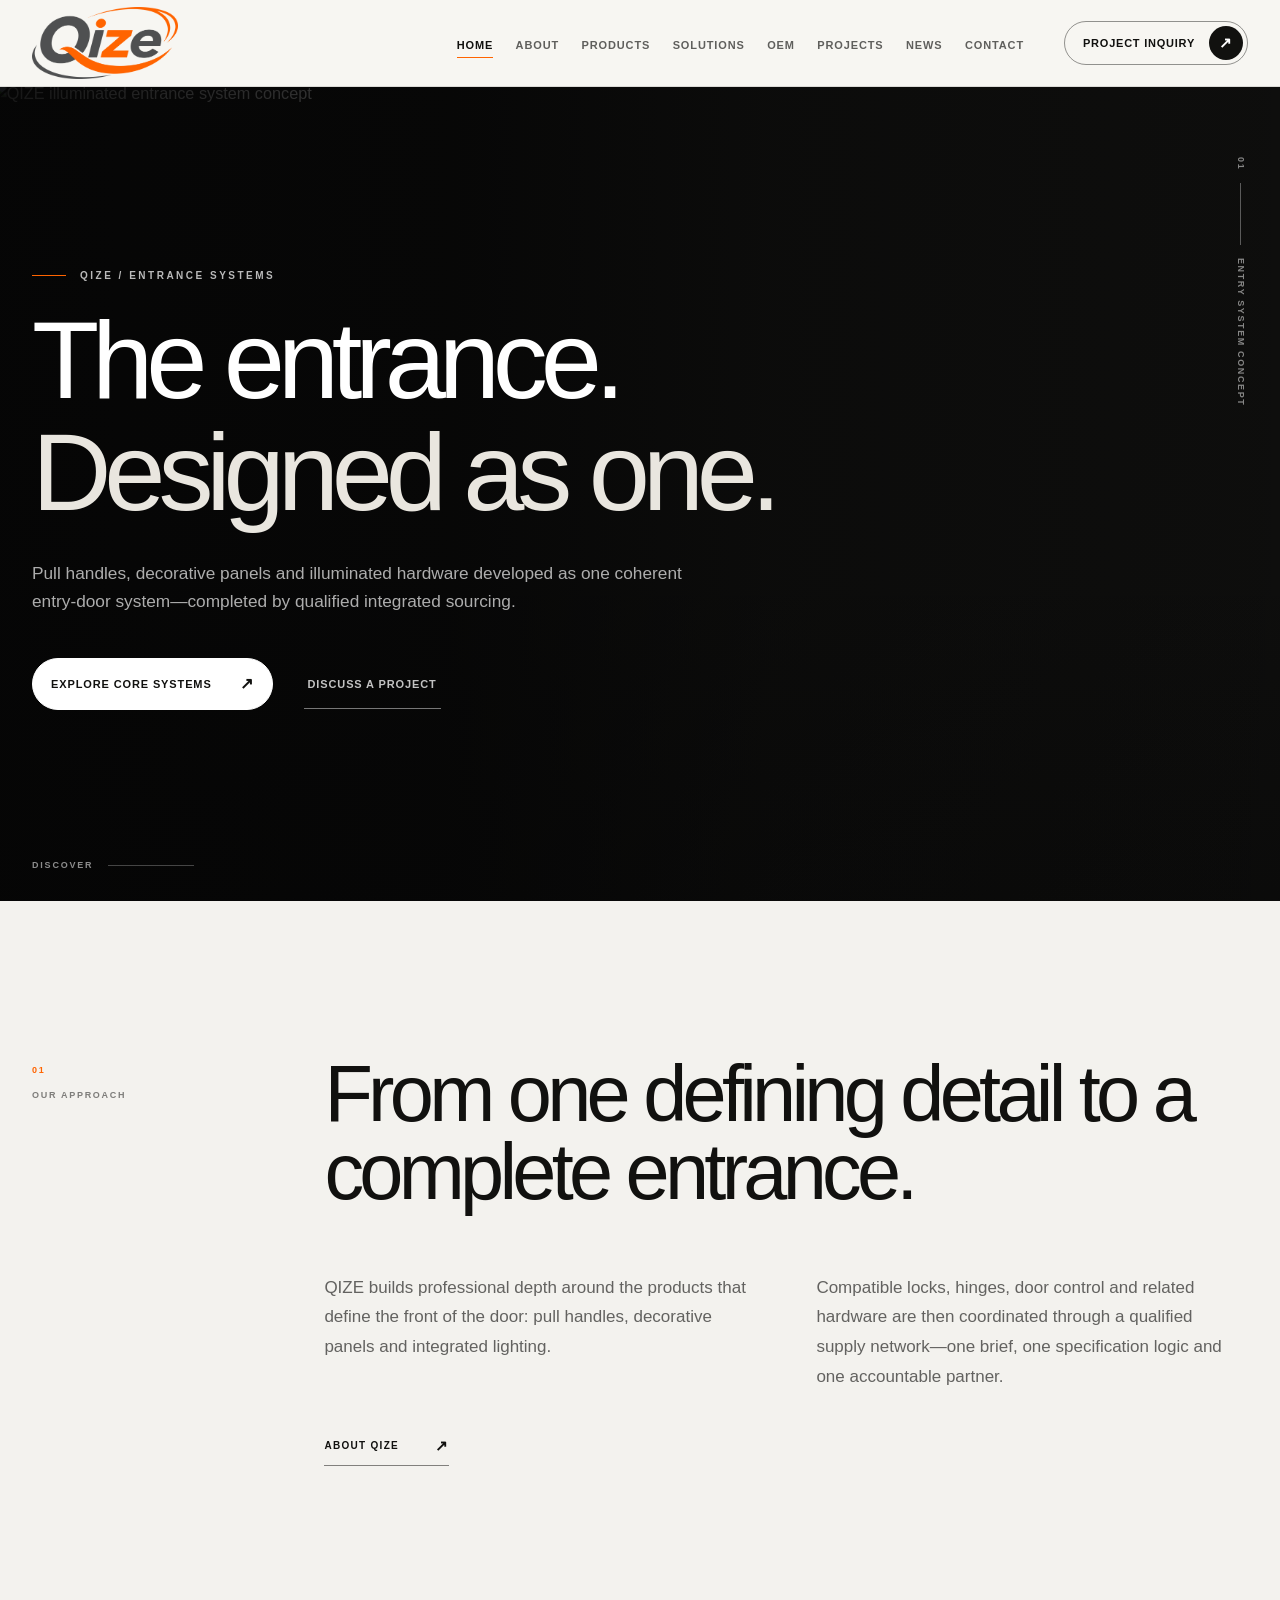
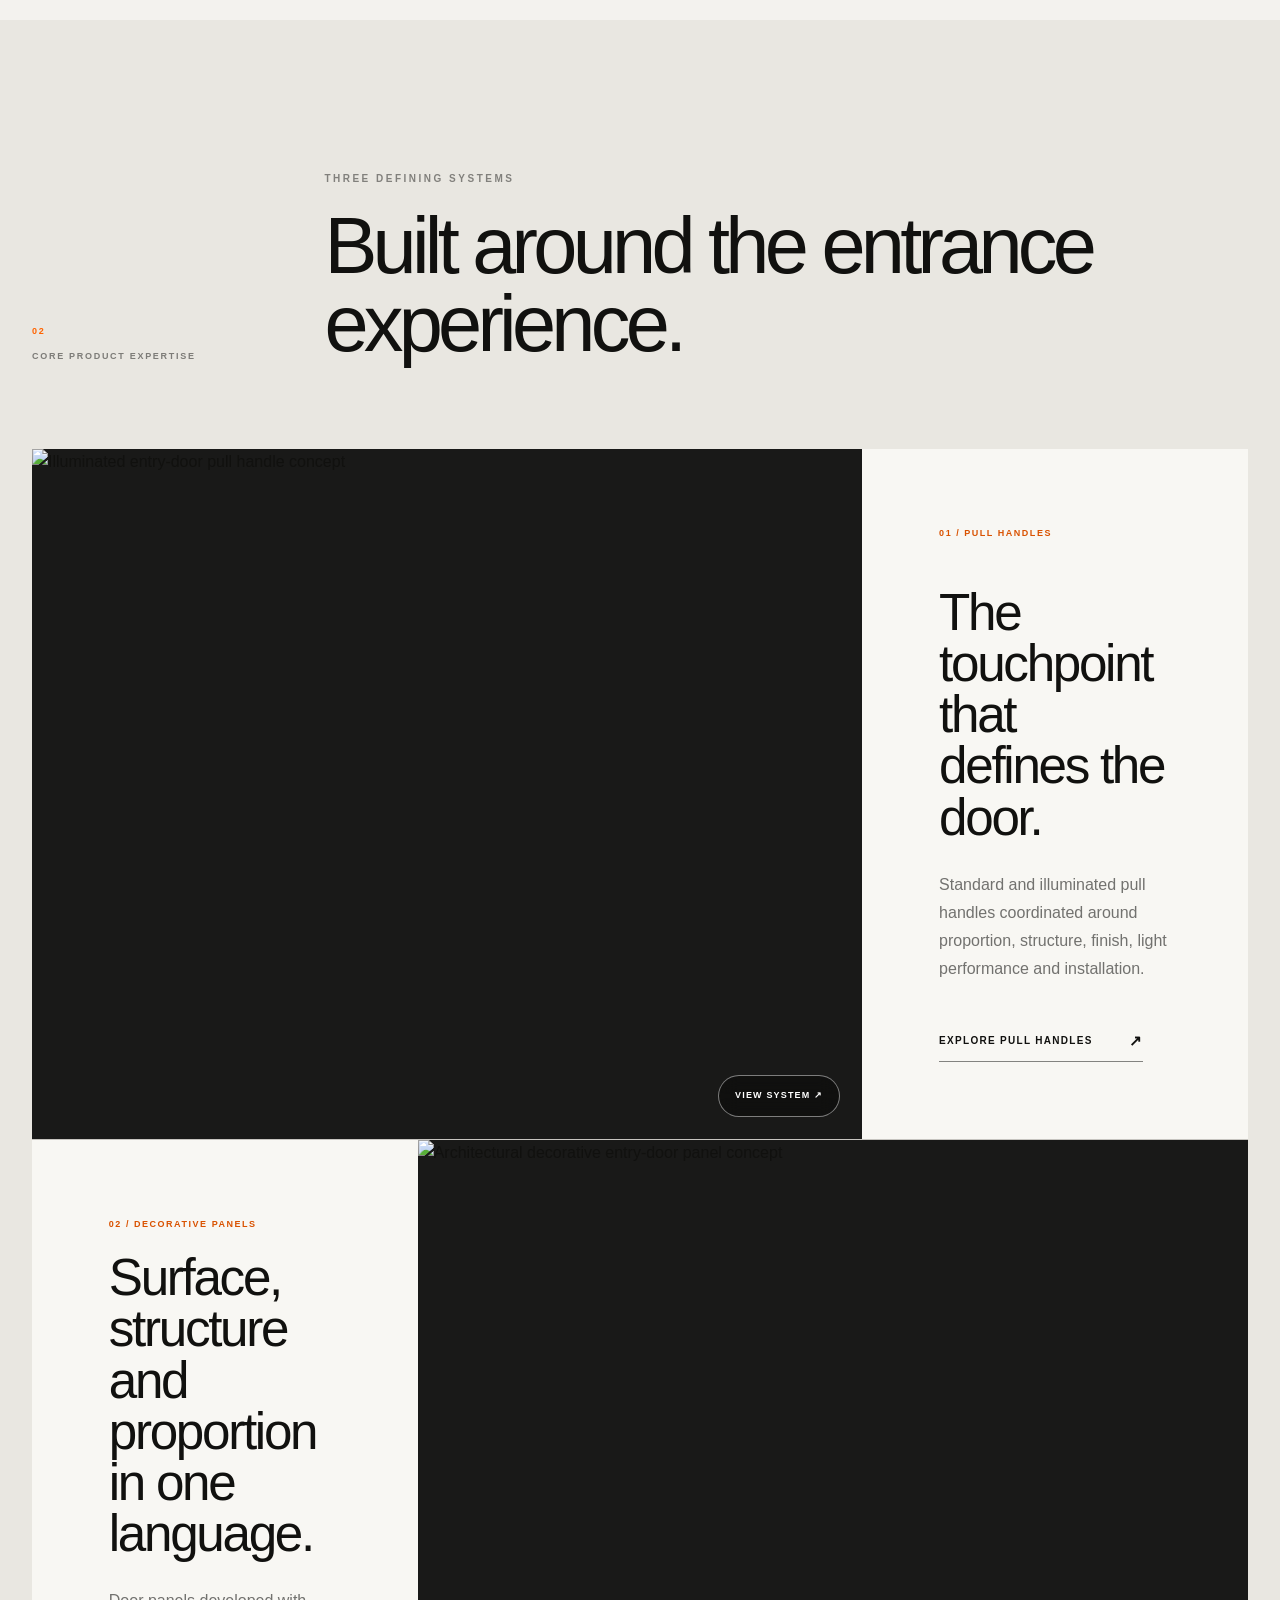
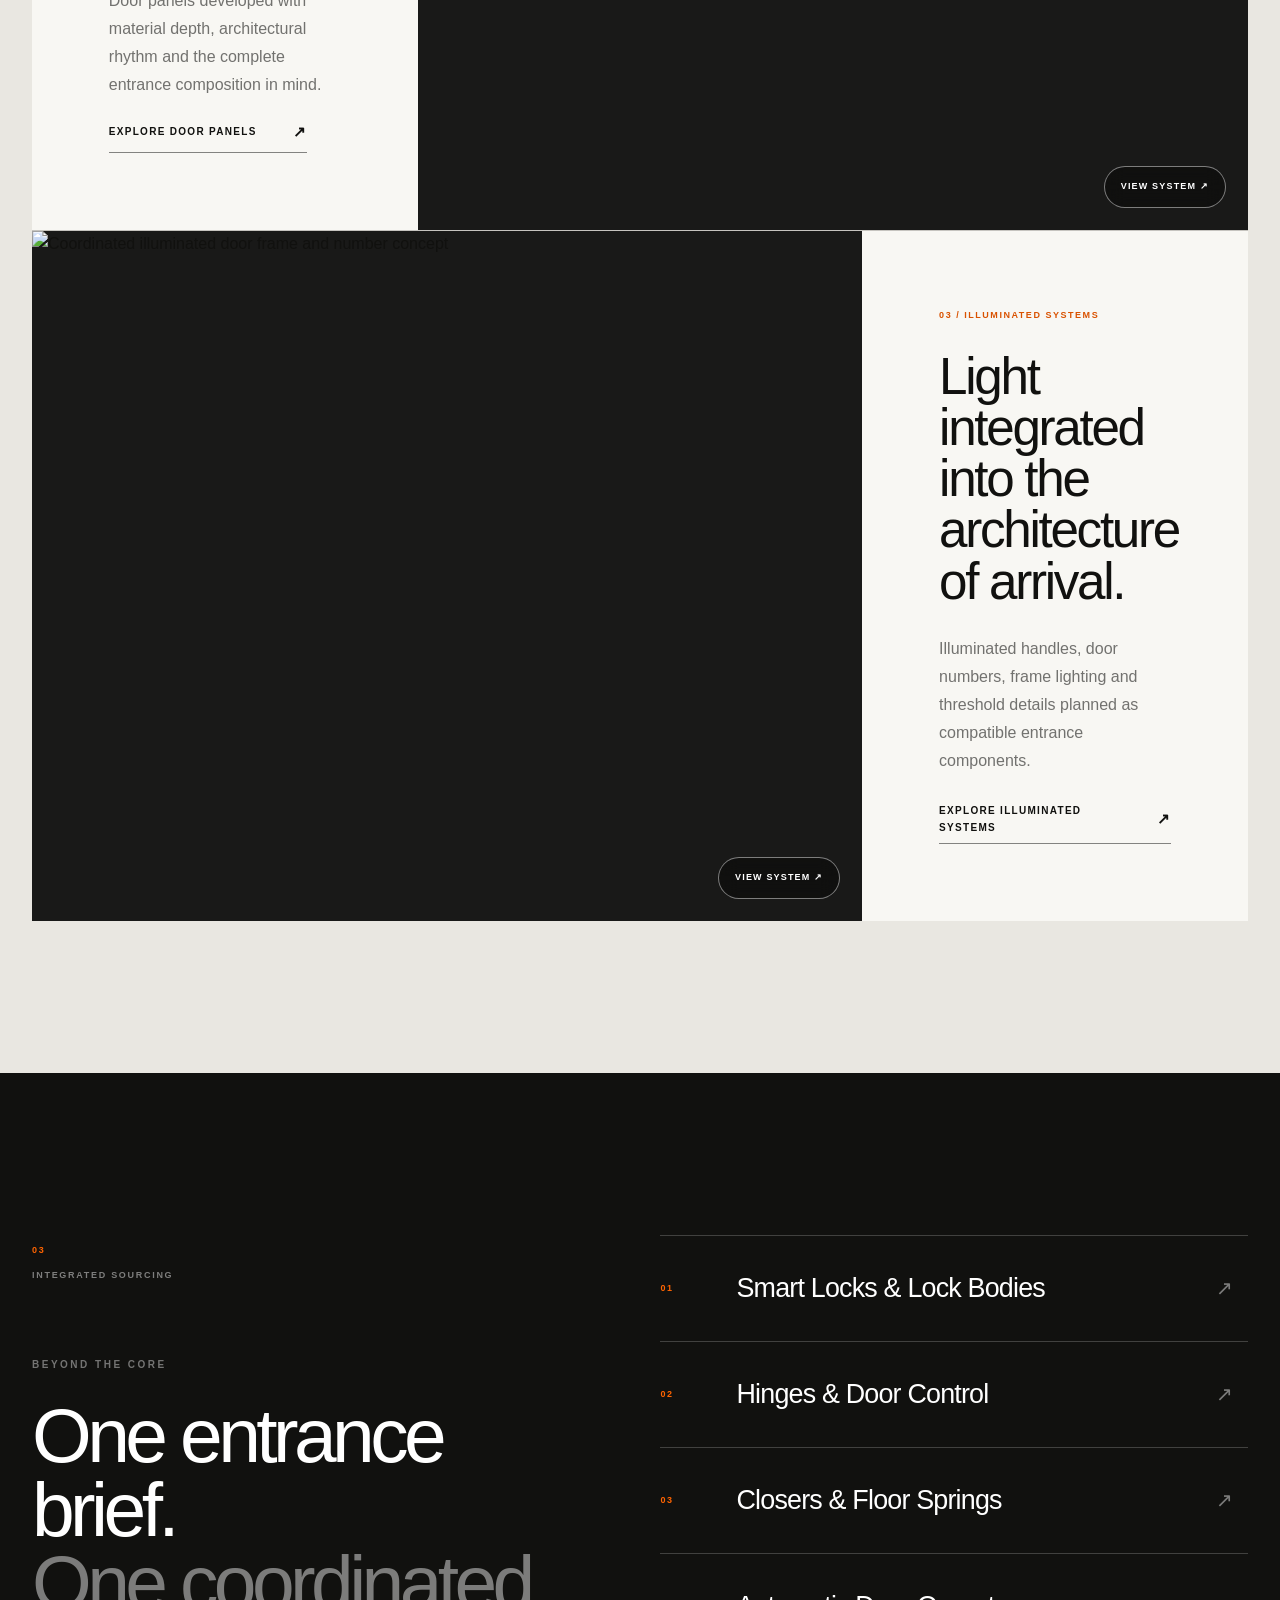
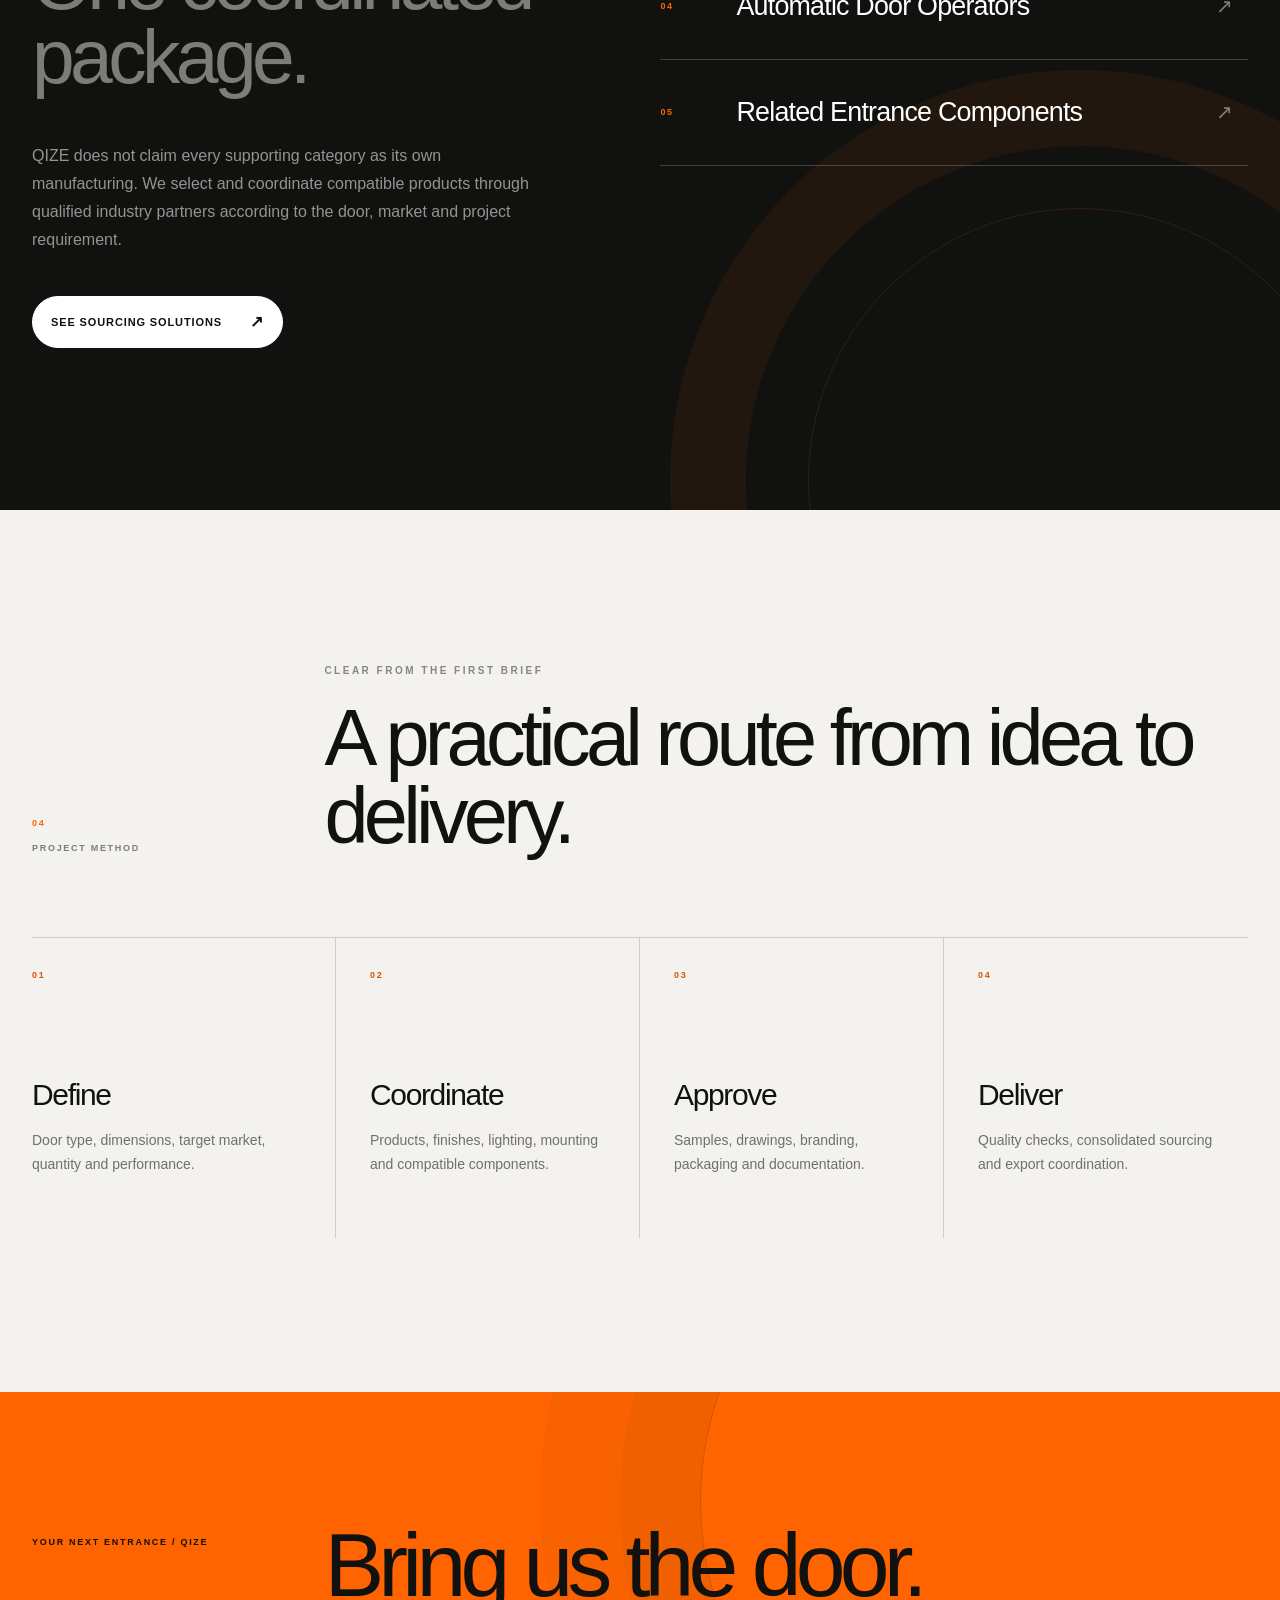
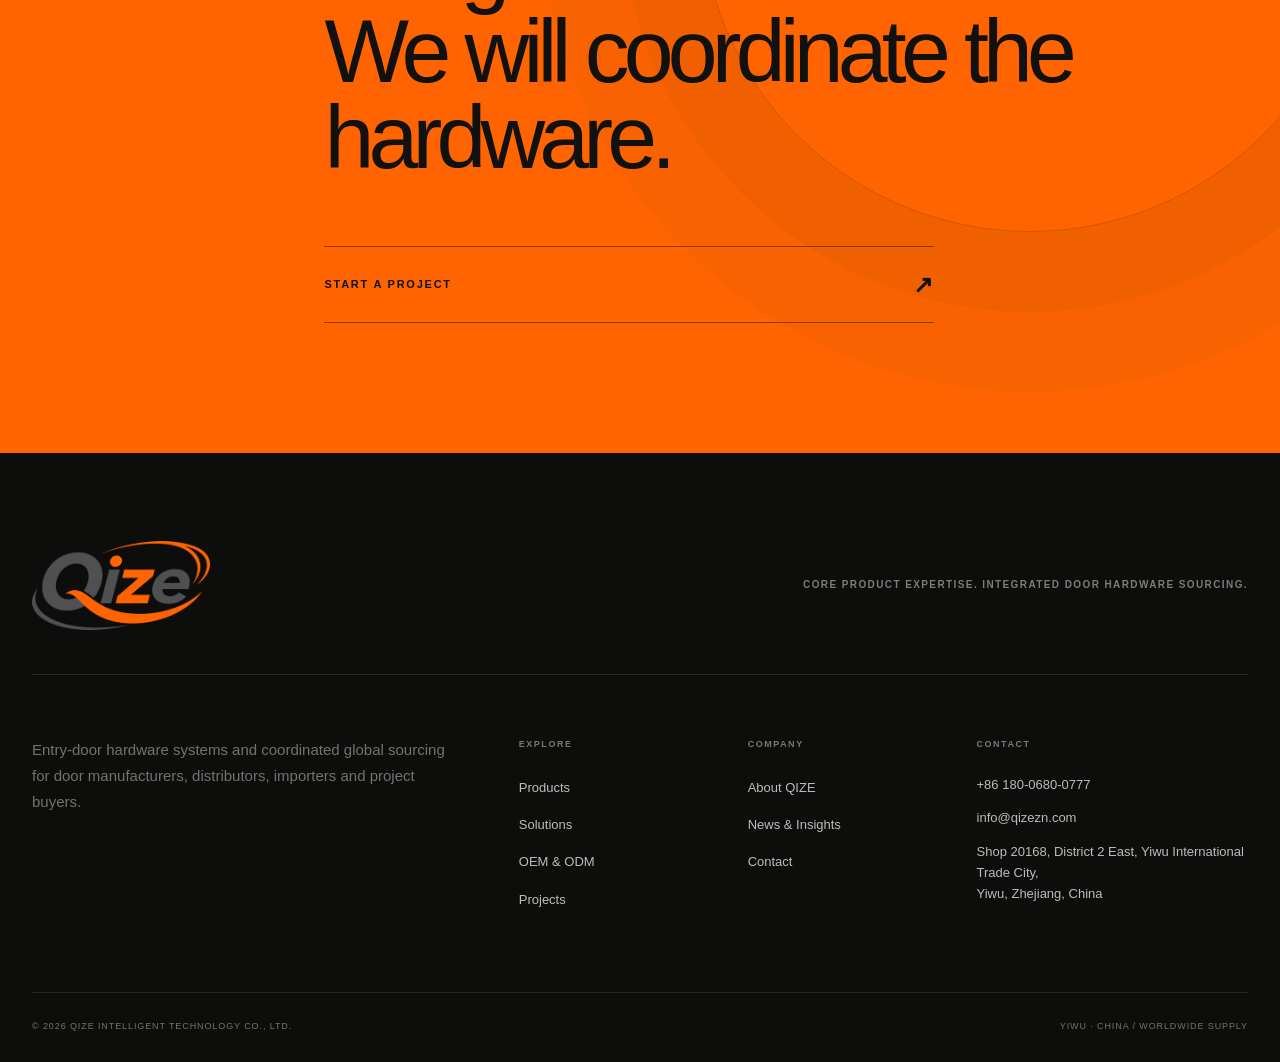
==== commit 4229048f: "design: rebuild QIZE site with editorial entrance system" ====
--- a/index.html
+++ b/index.html
@@ -3,32 +3,36 @@
   <head>
     <meta charset="utf-8" />
     <meta name="viewport" content="width=device-width, initial-scale=1" />
-    <title>QIZE® | One-Stop Door Hardware Solution</title>
+    <title>QIZE® | Entry-Door Hardware Systems</title>
     <meta
       name="description"
-      content="QIZE is an entry-door hardware brand focused on pull handles, decorative panels and illuminated systems, with integrated sourcing for compatible door hardware."
+      content="QIZE develops entry-door pull handles, decorative panels and illuminated door hardware systems, supported by integrated sourcing for compatible hardware."
     />
-    <meta name="theme-color" content="#17191d" />
-    <meta property="og:title" content="QIZE® | One-Stop Door Hardware Solution" />
+    <meta name="theme-color" content="#11110f" />
+    <meta property="og:title" content="QIZE® | Entry-Door Hardware Systems" />
     <meta
       property="og:description"
-      content="Everything for every door—coordinated sourcing, OEM support and reliable global supply."
+      content="Core product expertise. Integrated door hardware sourcing."
     />
     <meta property="og:type" content="website" />
     <meta property="og:url" content="https://www.qizezn.com/" />
+    <meta
+      property="og:image"
+      content="https://huwanduf.github.io/qize-website/assets/images/qize-logo.png"
+    />
     <link rel="canonical" href="https://www.qizezn.com/" />
     <link rel="icon" href="assets/images/qize-logo.png" />
+    <link
+      rel="preload"
+      href="assets/images/editorial/qize-hero-entry.svg"
+      as="image"
+      type="image/svg+xml"
+      fetchpriority="high"
+    />
     <link rel="stylesheet" href="assets/css/styles.css" />
   </head>
-  <body>
+  <body class="home-page">
     <a class="skip-link" href="#main">Skip to content</a>
-
-    <div class="topbar">
-      <div class="container">
-        <span>One-Stop Procurement · Worldwide Supply</span>
-        <span><a href="mailto:info@qizezn.com">info@qizezn.com</a></span>
-      </div>
-    </div>
 
     <header class="site-header">
       <div class="container header-inner">
@@ -45,8 +49,9 @@
           <a class="nav-link" href="news/">News</a>
           <a class="nav-link" href="contact/">Contact</a>
         </nav>
-        <a class="btn btn-primary header-cta" href="contact/">
-          Request a Quote <span class="arrow">→</span>
+        <a class="header-contact" href="contact/">
+          <span>Project inquiry</span>
+          <span class="header-contact-arrow" aria-hidden="true">↗</span>
         </a>
         <button
           class="menu-toggle"
@@ -61,256 +66,270 @@
     </header>
 
     <main id="main">
-      <section class="hero">
-        <div class="container">
-          <div class="hero-copy reveal">
-            <p class="eyebrow">For Global Door Projects</p>
-            <h1>Everything for <span>Every Door.</span></h1>
-            <p class="lead">
-              Core expertise in entry-door pull handles, decorative panels and
-              illuminated systems—supported by integrated sourcing for compatible
-              door hardware.
+      <section class="editorial-hero" aria-labelledby="hero-title">
+        <img
+          class="editorial-hero-media"
+          src="assets/images/editorial/qize-hero-entry.svg"
+          alt="QIZE illuminated entrance system concept"
+          width="1672"
+          height="941"
+          fetchpriority="high"
+        />
+        <div class="editorial-hero-shade" aria-hidden="true"></div>
+        <div class="container editorial-hero-inner">
+          <div class="editorial-hero-copy reveal">
+            <p class="editorial-kicker">QIZE / Entrance Systems</p>
+            <h1 id="hero-title">
+              The entrance.
+              <span>Designed as one.</span>
+            </h1>
+            <p class="editorial-lead">
+              Pull handles, decorative panels and illuminated hardware developed as
+              one coherent entry-door system—completed by qualified integrated
+              sourcing.
             </p>
-            <div class="button-row">
-              <a class="btn btn-primary" href="products/">
-                Explore Products <span class="arrow">→</span>
-              </a>
-              <a class="btn btn-outline" href="contact/">Discuss Your Project</a>
-            </div>
-            <div class="hero-note" aria-label="QIZE service highlights">
-              <span>Integrated Supply</span>
-              <span>OEM &amp; ODM</span>
-              <span>Global Project Support</span>
-            </div>
-          </div>
-
-          <div class="hero-visual reveal" aria-label="Illuminated entry door concept">
-            <div class="door-stage">
-              <div class="door-panel"></div>
-              <div class="pull-handle"></div>
-            </div>
-            <div class="visual-label">
-              <strong>Illuminated Entry Systems</strong>
-              <span>Light, access and hardware—designed as one entrance.</span>
-            </div>
-          </div>
-        </div>
-      </section>
-
-      <div class="marquee" aria-hidden="true">
-        <div class="marquee-track">
-          <span>Illuminated Pull Handles</span>
-          <span>Smart Access</span>
-          <span>Door Control</span>
-          <span>Decorative Panels</span>
-          <span>OEM &amp; ODM</span>
-          <span>Illuminated Pull Handles</span>
-          <span>Smart Access</span>
-          <span>Door Control</span>
-          <span>Decorative Panels</span>
-          <span>OEM &amp; ODM</span>
-        </div>
-      </div>
-
-      <section class="section">
-        <div class="container">
-          <div class="section-heading reveal">
-            <div>
-              <p class="eyebrow">Product Ecosystem</p>
-              <h2>Core products first. Broader hardware, intelligently sourced.</h2>
-            </div>
+            <div class="editorial-actions">
+              <a class="editorial-link editorial-link-light" href="products/">
+                Explore core systems <span aria-hidden="true">↗</span>
+              </a>
+              <a class="editorial-link editorial-link-quiet" href="contact/">
+                Discuss a project
+              </a>
+            </div>
+          </div>
+
+          <div class="hero-index reveal" aria-hidden="true">
+            <span>01</span>
+            <span class="hero-index-line"></span>
+            <span>Entry system concept</span>
+          </div>
+
+          <a class="scroll-cue" href="#approach" aria-label="Continue to QIZE approach">
+            <span>Discover</span>
+            <span class="scroll-cue-line" aria-hidden="true"></span>
+          </a>
+        </div>
+      </section>
+
+      <section class="home-intro" id="approach">
+        <div class="container home-intro-grid">
+          <div class="section-marker reveal">
+            <span>01</span>
+            <span>Our approach</span>
+          </div>
+          <div class="home-intro-copy reveal">
+            <h2>From one defining detail to a complete entrance.</h2>
+            <div class="home-intro-body">
+              <p>
+                QIZE builds professional depth around the products that define the
+                front of the door: pull handles, decorative panels and integrated
+                lighting.
+              </p>
+              <p>
+                Compatible locks, hinges, door control and related hardware are then
+                coordinated through a qualified supply network—one brief, one
+                specification logic and one accountable partner.
+              </p>
+            </div>
+            <a class="text-link" href="about/">
+              About QIZE <span aria-hidden="true">↗</span>
+            </a>
+          </div>
+        </div>
+      </section>
+
+      <section class="core-systems" aria-labelledby="core-systems-title">
+        <div class="container core-systems-heading">
+          <div class="section-marker section-marker-dark reveal">
+            <span>02</span>
+            <span>Core product expertise</span>
+          </div>
+          <div class="reveal">
+            <p class="editorial-overline">Three defining systems</p>
+            <h2 id="core-systems-title">Built around the entrance experience.</h2>
+          </div>
+        </div>
+
+        <div class="container system-stories">
+          <article class="system-story reveal" id="handles">
+            <a class="system-story-media" href="products/#handles">
+              <img
+                src="assets/images/editorial/qize-illuminated-handle.svg"
+                alt="Illuminated entry-door pull handle concept"
+                width="1280"
+                height="960"
+                loading="lazy"
+              />
+              <span class="image-action" aria-hidden="true">View system ↗</span>
+            </a>
+            <div class="system-story-copy">
+              <span class="system-story-number">01 / Pull handles</span>
+              <h3>The touchpoint that defines the door.</h3>
+              <p>
+                Standard and illuminated pull handles coordinated around proportion,
+                structure, finish, light performance and installation.
+              </p>
+              <a class="text-link" href="products/#handles">
+                Explore pull handles <span aria-hidden="true">↗</span>
+              </a>
+            </div>
+          </article>
+
+          <article class="system-story system-story-reverse reveal" id="panels">
+            <a class="system-story-media" href="products/#panels">
+              <img
+                src="assets/images/editorial/qize-door-panel.svg"
+                alt="Architectural decorative entry-door panel concept"
+                width="1280"
+                height="960"
+                loading="lazy"
+              />
+              <span class="image-action" aria-hidden="true">View system ↗</span>
+            </a>
+            <div class="system-story-copy">
+              <span class="system-story-number">02 / Decorative panels</span>
+              <h3>Surface, structure and proportion in one language.</h3>
+              <p>
+                Door panels developed with material depth, architectural rhythm and
+                the complete entrance composition in mind.
+              </p>
+              <a class="text-link" href="products/#panels">
+                Explore door panels <span aria-hidden="true">↗</span>
+              </a>
+            </div>
+          </article>
+
+          <article class="system-story reveal" id="lighting">
+            <a class="system-story-media" href="products/#illuminated">
+              <img
+                src="assets/images/editorial/qize-entrance-lighting.svg"
+                alt="Coordinated illuminated door frame and number concept"
+                width="1280"
+                height="960"
+                loading="lazy"
+              />
+              <span class="image-action" aria-hidden="true">View system ↗</span>
+            </a>
+            <div class="system-story-copy">
+              <span class="system-story-number">03 / Illuminated systems</span>
+              <h3>Light integrated into the architecture of arrival.</h3>
+              <p>
+                Illuminated handles, door numbers, frame lighting and threshold
+                details planned as compatible entrance components.
+              </p>
+              <a class="text-link" href="products/#illuminated">
+                Explore illuminated systems <span aria-hidden="true">↗</span>
+              </a>
+            </div>
+          </article>
+        </div>
+      </section>
+
+      <section class="sourcing-section" aria-labelledby="sourcing-title">
+        <div class="container sourcing-layout">
+          <div class="sourcing-intro reveal">
+            <div class="section-marker section-marker-on-dark">
+              <span>03</span>
+              <span>Integrated sourcing</span>
+            </div>
+            <p class="editorial-overline">Beyond the core</p>
+            <h2 id="sourcing-title">
+              One entrance brief.
+              <span>One coordinated package.</span>
+            </h2>
             <p>
-              QIZE develops its key entrance products through close manufacturing
-              collaboration, then completes wider hardware packages through a
-              qualified supply network.
+              QIZE does not claim every supporting category as its own manufacturing.
+              We select and coordinate compatible products through qualified industry
+              partners according to the door, market and project requirement.
             </p>
-          </div>
-
-          <div class="product-grid">
-            <a class="product-card reveal" href="products/#handles">
-              <span class="product-number">01 / Core Expertise</span>
-              <h3>Entry-Door Pull Handles</h3>
-              <p>
-                Standard and illuminated pull handles coordinated around appearance,
-                structure, lighting, finish and installation.
-              </p>
-              <div class="product-art" aria-hidden="true"></div>
-            </a>
-            <a class="product-card reveal" href="products/#panels">
-              <span class="product-number">02 / Core Expertise</span>
-              <h3>Decorative Door Panels</h3>
-              <p>
-                Decorative surfaces developed with the door structure, finish
-                language and complete entrance design in mind.
-              </p>
-              <div class="product-art" aria-hidden="true"></div>
-            </a>
-            <a class="product-card reveal" href="products/#illuminated">
-              <span class="product-number">03 / Core Expertise</span>
-              <h3>Illuminated Door Systems</h3>
-              <p>
-                Illuminated handles, door numbers, frame lighting and related
-                entrance-lighting components.
-              </p>
-              <div class="product-art" aria-hidden="true"></div>
-            </a>
-            <a class="product-card reveal" href="products/#locks">
-              <span class="product-number">04 / Integrated Sourcing</span>
-              <h3>Smart Locks &amp; Lock Bodies</h3>
-              <p>
-                Compatible access and locking components matched to the door type,
-                market and functional requirements.
-              </p>
-              <div class="product-art" aria-hidden="true"></div>
-            </a>
-            <a class="product-card reveal" href="products/#control">
-              <span class="product-number">05 / Integrated Sourcing</span>
-              <h3>Hinges, Closers &amp; Floor Springs</h3>
-              <p>
-                Movement and control hardware sourced through qualified industry
-                partners and checked for project compatibility.
-              </p>
-              <div class="product-art" aria-hidden="true"></div>
-            </a>
-            <a class="product-card reveal" href="products/#operators">
-              <span class="product-number">06 / Integrated Sourcing</span>
-              <h3>Operators &amp; Related Components</h3>
-              <p>
-                Automatic door operators and related components coordinated within
-                the broader door hardware package.
-              </p>
-              <div class="product-art" aria-hidden="true"></div>
-            </a>
-          </div>
-        </div>
-      </section>
-
-      <section class="section section-dark">
-        <div class="container">
-          <div class="section-heading reveal">
-            <div>
-              <p class="eyebrow">Why QIZE</p>
-              <h2>More than hardware. A simpler way to source.</h2>
-            </div>
-            <p class="lead">
-              QIZE combines nearly two decades of door-industry experience with
-              integrated manufacturing and supply-chain resources.
-            </p>
-          </div>
-          <div class="stats reveal">
-            <div class="stat">
-              <span class="stat-value">03</span>
-              <span class="stat-label">Focused core entry-door product systems</span>
-            </div>
-            <div class="stat">
-              <span class="stat-value">06+</span>
-              <span class="stat-label">Compatible hardware categories through sourcing</span>
-            </div>
-            <div class="stat">
-              <span class="stat-value">01</span>
-              <span class="stat-label">Reliable point of contact for sourcing</span>
-            </div>
-            <div class="stat">
-              <span class="stat-value">∞</span>
-              <span class="stat-label">Flexible OEM and project configurations</span>
-            </div>
-          </div>
-        </div>
-      </section>
-
-      <section class="section section-muted">
-        <div class="container">
-          <div class="section-heading reveal">
-            <div>
-              <p class="eyebrow">Project Workflow</p>
-              <h2>From requirement to coordinated delivery.</h2>
-            </div>
-            <p>
-              Clear communication, technical matching and dependable follow-through
-              at every stage.
-            </p>
-          </div>
-          <div class="process-grid reveal">
-            <article class="process-card">
-              <span class="process-step">01</span>
-              <h3>Define</h3>
-              <p>
-                Share door types, drawings, target market, quantities and performance
-                requirements.
-              </p>
-            </article>
-            <article class="process-card">
-              <span class="process-step">02</span>
-              <h3>Match</h3>
-              <p>
-                We coordinate compatible products, finishes, dimensions and technical
-                options.
-              </p>
-            </article>
-            <article class="process-card">
-              <span class="process-step">03</span>
-              <h3>Customize</h3>
-              <p>
-                Samples, logos, packaging, lighting and surface treatments are aligned
-                for approval.
-              </p>
-            </article>
-            <article class="process-card">
-              <span class="process-step">04</span>
-              <h3>Deliver</h3>
-              <p>
-                Production, quality checks and consolidated supply are managed through
-                one partner.
-              </p>
-            </article>
-          </div>
-        </div>
-      </section>
-
-      <section class="section">
-        <div class="container split">
-          <div class="split-panel reveal" aria-hidden="true"></div>
+            <a class="editorial-link editorial-link-light" href="solutions/">
+              See sourcing solutions <span aria-hidden="true">↗</span>
+            </a>
+          </div>
+
+          <div class="sourcing-list reveal" aria-label="Integrated sourcing categories">
+            <a href="products/#locks">
+              <span>01</span><strong>Smart Locks &amp; Lock Bodies</strong><i>↗</i>
+            </a>
+            <a href="products/#control">
+              <span>02</span><strong>Hinges &amp; Door Control</strong><i>↗</i>
+            </a>
+            <a href="products/#control">
+              <span>03</span><strong>Closers &amp; Floor Springs</strong><i>↗</i>
+            </a>
+            <a href="products/#operators">
+              <span>04</span><strong>Automatic Door Operators</strong><i>↗</i>
+            </a>
+            <a href="solutions/">
+              <span>05</span><strong>Related Entrance Components</strong><i>↗</i>
+            </a>
+          </div>
+        </div>
+        <div class="sourcing-orbit" aria-hidden="true"></div>
+      </section>
+
+      <section class="workflow-section" aria-labelledby="workflow-title">
+        <div class="container workflow-heading">
+          <div class="section-marker reveal">
+            <span>04</span>
+            <span>Project method</span>
+          </div>
           <div class="reveal">
-            <p class="eyebrow">About QIZE</p>
-            <h2>Core Product Expertise. Integrated Door Hardware Sourcing.</h2>
-            <p class="lead">
-              We build professional expertise around our core categories and use
-              qualified supply-chain collaboration to complete the broader door
-              hardware package.
-            </p>
-            <ul class="check-list">
-              <li>Close product and manufacturing collaboration with Hengtai Intelligent</li>
-              <li>Focused expertise in pull handles, panels and illuminated systems</li>
-              <li>Flexible OEM, ODM and private-label support</li>
-              <li>Responsive communication for international projects</li>
-            </ul>
-            <div class="button-row">
-              <a class="btn btn-dark" href="about/">
-                Discover QIZE <span class="arrow">→</span>
-              </a>
-            </div>
-          </div>
-        </div>
-      </section>
-
-      <section class="cta-band">
-        <div class="container cta-inner">
-          <h2>Build your next door hardware program with one reliable partner.</h2>
-          <a class="btn btn-light" href="contact/">
-            Start a Conversation <span class="arrow">→</span>
-          </a>
+            <p class="editorial-overline">Clear from the first brief</p>
+            <h2 id="workflow-title">A practical route from idea to delivery.</h2>
+          </div>
+        </div>
+        <div class="container workflow-list reveal">
+          <article>
+            <span>01</span>
+            <h3>Define</h3>
+            <p>Door type, dimensions, target market, quantity and performance.</p>
+          </article>
+          <article>
+            <span>02</span>
+            <h3>Coordinate</h3>
+            <p>Products, finishes, lighting, mounting and compatible components.</p>
+          </article>
+          <article>
+            <span>03</span>
+            <h3>Approve</h3>
+            <p>Samples, drawings, branding, packaging and documentation.</p>
+          </article>
+          <article>
+            <span>04</span>
+            <h3>Deliver</h3>
+            <p>Quality checks, consolidated sourcing and export coordination.</p>
+          </article>
+        </div>
+      </section>
+
+      <section class="project-cta">
+        <div class="container project-cta-grid">
+          <p class="project-cta-label reveal">Your next entrance / QIZE</p>
+          <div class="reveal">
+            <h2>Bring us the door.<br />We will coordinate the hardware.</h2>
+            <a class="project-cta-link" href="contact/">
+              Start a project
+              <span aria-hidden="true">↗</span>
+            </a>
+          </div>
         </div>
       </section>
     </main>
 
     <footer class="site-footer">
       <div class="container">
+        <div class="footer-topline">
+          <a class="footer-logo" href="./" aria-label="QIZE home">
+            <img src="assets/images/qize-logo.png" alt="QIZE" />
+          </a>
+          <p>Core Product Expertise. Integrated Door Hardware Sourcing.</p>
+        </div>
         <div class="footer-grid">
-          <div class="footer-brand">
-            <img src="assets/images/qize-logo.png" alt="QIZE" />
+          <div class="footer-statement">
             <p>
-              Core entry-door product expertise with integrated hardware sourcing
-              for global partners.
+              Entry-door hardware systems and coordinated global sourcing for door
+              manufacturers, distributors, importers and project buyers.
             </p>
           </div>
           <div>
@@ -344,7 +363,7 @@
         </div>
         <div class="footer-bottom">
           <span>© <span data-year>2026</span> QIZE Intelligent Technology Co., Ltd.</span>
-          <span>Core Product Expertise. Integrated Door Hardware Sourcing.</span>
+          <span>Yiwu · China / Worldwide supply</span>
         </div>
       </div>
     </footer>
--- a/assets/css/styles.css
+++ b/assets/css/styles.css
@@ -1514,3 +1514,1681 @@
     display: grid;
   }
 }
+
+/* ==========================================================
+   QIZE EDITORIAL SYSTEM — 2026
+   A restrained, image-led visual language for entrance systems.
+   ========================================================== */
+
+:root {
+  --orange: #ff6400;
+  --orange-deep: #d95200;
+  --ink: #11110f;
+  --charcoal: #232321;
+  --graphite: #3d3d3d;
+  --paper: #f3f2ee;
+  --paper-deep: #e9e7e1;
+  --line: rgba(17, 17, 15, 0.16);
+  --line-light: rgba(255, 255, 255, 0.2);
+  --white: #ffffff;
+  --container: 1320px;
+  --header-height: 86px;
+  --ease-editorial: 480ms cubic-bezier(0.2, 0.75, 0.15, 1);
+}
+
+body {
+  color: var(--ink);
+  background: var(--paper);
+  font-family:
+    "Helvetica Neue", "Avenir Next", Avenir, "Noto Sans", Arial,
+    "PingFang SC", "Microsoft YaHei", sans-serif;
+  font-size: 16px;
+  font-weight: 400;
+  line-height: 1.65;
+}
+
+h1,
+h2,
+h3 {
+  font-weight: 440;
+  letter-spacing: -0.045em;
+}
+
+.topbar {
+  display: none;
+}
+
+.container {
+  width: min(calc(100% - 64px), var(--container));
+}
+
+.site-header {
+  position: sticky;
+  top: 0;
+  z-index: 80;
+  border-bottom: 1px solid rgba(17, 17, 15, 0.12);
+  background: rgba(247, 246, 242, 0.96);
+  box-shadow: none;
+  backdrop-filter: blur(18px);
+  transition:
+    background-color var(--ease),
+    box-shadow var(--ease);
+}
+
+.site-header.scrolled {
+  background: rgba(247, 246, 242, 0.985);
+  box-shadow: 0 12px 34px rgba(17, 17, 15, 0.06);
+}
+
+.header-inner {
+  min-height: var(--header-height);
+  gap: 40px;
+}
+
+.brand img {
+  width: 146px;
+}
+
+.desktop-nav {
+  gap: clamp(18px, 1.75vw, 30px);
+}
+
+.nav-link {
+  padding: 32px 0 28px;
+  color: rgba(17, 17, 15, 0.66);
+  font-size: 11px;
+  font-weight: 650;
+  letter-spacing: 0.08em;
+  text-transform: uppercase;
+}
+
+.nav-link::after {
+  bottom: 24px;
+  height: 1px;
+}
+
+.header-contact {
+  display: inline-flex;
+  min-height: 44px;
+  align-items: center;
+  gap: 14px;
+  padding: 0 4px 0 18px;
+  border: 1px solid rgba(17, 17, 15, 0.44);
+  border-radius: 999px;
+  font-size: 11px;
+  font-weight: 680;
+  letter-spacing: 0.07em;
+  text-transform: uppercase;
+  transition:
+    color var(--ease),
+    background-color var(--ease);
+}
+
+.header-contact-arrow {
+  display: grid;
+  width: 34px;
+  height: 34px;
+  place-items: center;
+  border-radius: 50%;
+  color: var(--white);
+  background: var(--ink);
+  font-size: 15px;
+  transition:
+    color var(--ease),
+    background-color var(--ease),
+    transform var(--ease);
+}
+
+.header-contact:hover {
+  color: var(--white);
+  background: var(--ink);
+}
+
+.header-contact:hover .header-contact-arrow {
+  color: var(--ink);
+  background: var(--orange);
+  transform: rotate(45deg);
+}
+
+.header-cta {
+  min-height: 44px;
+  padding: 10px 18px;
+  border: 1px solid var(--ink);
+  color: var(--ink);
+  background: transparent;
+}
+
+.header-cta:hover {
+  color: var(--white);
+  background: var(--ink);
+}
+
+.btn {
+  min-height: 50px;
+  padding: 13px 22px;
+  border-radius: 999px;
+  font-size: 12px;
+  font-weight: 660;
+  letter-spacing: 0.055em;
+  text-transform: uppercase;
+}
+
+.btn-primary {
+  background: var(--ink);
+}
+
+.btn-primary:hover {
+  background: var(--orange);
+}
+
+.btn-outline {
+  border-color: rgba(17, 17, 15, 0.42);
+}
+
+.menu-toggle span {
+  height: 1px;
+}
+
+/* Editorial home hero */
+
+.editorial-hero {
+  position: relative;
+  min-height: calc(100svh - var(--header-height));
+  overflow: hidden;
+  color: var(--white);
+  background: #0e0e0d;
+}
+
+.editorial-hero-media,
+.editorial-hero-shade {
+  position: absolute;
+  inset: 0;
+  width: 100%;
+  height: 100%;
+}
+
+.editorial-hero-media {
+  object-fit: cover;
+  object-position: center;
+  transform: scale(1.015);
+  transition: transform 1.8s cubic-bezier(0.2, 0.75, 0.15, 1);
+}
+
+.editorial-hero:hover .editorial-hero-media {
+  transform: scale(1.035);
+}
+
+.editorial-hero-shade {
+  background:
+    linear-gradient(90deg, rgba(5, 5, 5, 0.93) 0%, rgba(5, 5, 5, 0.78) 35%, rgba(5, 5, 5, 0.28) 60%, rgba(5, 5, 5, 0.03) 100%),
+    linear-gradient(0deg, rgba(5, 5, 5, 0.34), transparent 42%);
+}
+
+.editorial-hero-inner {
+  position: relative;
+  z-index: 2;
+  display: flex;
+  min-height: calc(100svh - var(--header-height));
+  align-items: center;
+  padding-top: 76px;
+  padding-bottom: 96px;
+}
+
+.editorial-hero-copy {
+  width: min(780px, 64%);
+}
+
+.editorial-kicker,
+.editorial-overline {
+  margin: 0 0 28px;
+  font-size: 10px;
+  font-weight: 720;
+  letter-spacing: 0.25em;
+  line-height: 1.3;
+  text-transform: uppercase;
+}
+
+.editorial-kicker {
+  display: inline-flex;
+  align-items: center;
+  gap: 14px;
+  color: rgba(255, 255, 255, 0.72);
+}
+
+.editorial-kicker::before {
+  width: 34px;
+  height: 1px;
+  background: var(--orange);
+  content: "";
+}
+
+.editorial-hero h1 {
+  max-width: 920px;
+  margin: 0;
+  font-size: clamp(68px, 8.6vw, 132px);
+  font-weight: 330;
+  letter-spacing: -0.065em;
+  line-height: 0.9;
+}
+
+.editorial-hero h1 span {
+  display: block;
+  margin-top: 0.12em;
+  color: #e9e6df;
+}
+
+.editorial-lead {
+  max-width: 650px;
+  margin: 38px 0 0;
+  color: rgba(255, 255, 255, 0.67);
+  font-size: clamp(16px, 1.35vw, 19px);
+  line-height: 1.65;
+}
+
+.editorial-actions {
+  display: flex;
+  flex-wrap: wrap;
+  gap: 12px 30px;
+  margin-top: 42px;
+}
+
+.editorial-link {
+  display: inline-flex;
+  min-height: 50px;
+  align-items: center;
+  justify-content: space-between;
+  gap: 28px;
+  padding: 12px 18px;
+  border: 1px solid currentColor;
+  border-radius: 999px;
+  font-size: 11px;
+  font-weight: 680;
+  letter-spacing: 0.08em;
+  text-transform: uppercase;
+  transition:
+    color var(--ease),
+    background-color var(--ease),
+    border-color var(--ease),
+    transform var(--ease);
+}
+
+.editorial-link span {
+  font-size: 16px;
+  transition: transform var(--ease);
+}
+
+.editorial-link:hover {
+  transform: translateY(-2px);
+}
+
+.editorial-link:hover span {
+  transform: rotate(45deg);
+}
+
+.editorial-link-light {
+  color: var(--ink);
+  border-color: var(--white);
+  background: var(--white);
+}
+
+.editorial-link-light:hover {
+  border-color: var(--orange);
+  background: var(--orange);
+}
+
+.editorial-link-quiet {
+  padding-inline: 4px;
+  border-color: transparent;
+  border-radius: 0;
+  color: rgba(255, 255, 255, 0.76);
+  box-shadow: inset 0 -1px rgba(255, 255, 255, 0.45);
+}
+
+.editorial-link-quiet:hover {
+  color: var(--white);
+  box-shadow: inset 0 -1px var(--orange);
+}
+
+.hero-index {
+  position: absolute;
+  top: 70px;
+  right: 0;
+  display: flex;
+  align-items: center;
+  gap: 13px;
+  color: rgba(255, 255, 255, 0.5);
+  font-size: 9px;
+  font-weight: 660;
+  letter-spacing: 0.18em;
+  text-transform: uppercase;
+  writing-mode: vertical-rl;
+}
+
+.hero-index-line {
+  width: 1px;
+  height: 62px;
+  background: rgba(255, 255, 255, 0.32);
+}
+
+.scroll-cue {
+  position: absolute;
+  bottom: 28px;
+  left: 0;
+  display: inline-flex;
+  align-items: center;
+  gap: 15px;
+  color: rgba(255, 255, 255, 0.54);
+  font-size: 9px;
+  font-weight: 700;
+  letter-spacing: 0.2em;
+  text-transform: uppercase;
+}
+
+.scroll-cue-line {
+  position: relative;
+  width: 86px;
+  height: 1px;
+  overflow: hidden;
+  background: rgba(255, 255, 255, 0.25);
+}
+
+.scroll-cue-line::after {
+  position: absolute;
+  inset: 0;
+  background: var(--orange);
+  content: "";
+  animation: scroll-line 2.6s ease-in-out infinite;
+  transform: translateX(-100%);
+}
+
+@keyframes scroll-line {
+  0%,
+  20% {
+    transform: translateX(-100%);
+  }
+
+  60% {
+    transform: translateX(0);
+  }
+
+  100% {
+    transform: translateX(100%);
+  }
+}
+
+/* Shared editorial headings */
+
+.section-marker {
+  display: grid;
+  align-content: start;
+  gap: 12px;
+  padding-top: 9px;
+  color: rgba(17, 17, 15, 0.52);
+  font-size: 9px;
+  font-weight: 700;
+  letter-spacing: 0.19em;
+  line-height: 1.45;
+  text-transform: uppercase;
+}
+
+.section-marker span:first-child {
+  color: var(--orange);
+}
+
+.section-marker-dark {
+  color: rgba(17, 17, 15, 0.5);
+}
+
+.section-marker-on-dark {
+  color: rgba(255, 255, 255, 0.46);
+}
+
+.home-intro,
+.workflow-section {
+  padding: 154px 0;
+  background: var(--paper);
+}
+
+.home-intro-grid,
+.core-systems-heading,
+.workflow-heading {
+  display: grid;
+  grid-template-columns: 190px minmax(0, 1fr);
+  gap: clamp(48px, 8vw, 130px);
+}
+
+.home-intro-copy h2,
+.core-systems-heading h2,
+.workflow-heading h2 {
+  margin: 0;
+  font-size: clamp(50px, 6.2vw, 88px);
+  font-weight: 360;
+  letter-spacing: -0.06em;
+  line-height: 0.98;
+}
+
+.home-intro-copy h2 {
+  max-width: 1040px;
+}
+
+.home-intro-body {
+  display: grid;
+  max-width: 920px;
+  grid-template-columns: repeat(2, minmax(0, 1fr));
+  gap: 64px;
+  margin-top: 62px;
+}
+
+.home-intro-body p {
+  margin: 0;
+  color: rgba(17, 17, 15, 0.64);
+  font-size: 17px;
+  line-height: 1.75;
+}
+
+.text-link {
+  display: inline-flex;
+  align-items: center;
+  gap: 36px;
+  margin-top: 42px;
+  padding-bottom: 7px;
+  border-bottom: 1px solid rgba(17, 17, 15, 0.5);
+  color: var(--ink);
+  font-size: 10px;
+  font-weight: 720;
+  letter-spacing: 0.13em;
+  text-transform: uppercase;
+  transition:
+    gap var(--ease),
+    border-color var(--ease),
+    color var(--ease);
+}
+
+.text-link span {
+  font-size: 15px;
+  transition: transform var(--ease);
+}
+
+.text-link:hover {
+  gap: 48px;
+  border-color: var(--orange);
+  color: var(--orange-deep);
+}
+
+.text-link:hover span {
+  transform: rotate(45deg);
+}
+
+/* Core systems */
+
+.core-systems {
+  padding: 152px 0;
+  background: var(--paper-deep);
+}
+
+.core-systems-heading {
+  align-items: end;
+  margin-bottom: 86px;
+}
+
+.core-systems-heading .editorial-overline,
+.workflow-heading .editorial-overline {
+  margin-bottom: 22px;
+  color: rgba(17, 17, 15, 0.48);
+}
+
+.core-systems-heading h2 {
+  max-width: 930px;
+}
+
+.system-stories {
+  display: grid;
+  gap: 1px;
+  background: rgba(17, 17, 15, 0.16);
+}
+
+.system-story {
+  display: grid;
+  min-height: 690px;
+  grid-template-columns: minmax(0, 1.55fr) minmax(350px, 0.72fr);
+  background: #f8f7f3;
+}
+
+.system-story-reverse {
+  grid-template-columns: minmax(350px, 0.72fr) minmax(0, 1.55fr);
+}
+
+.system-story-reverse .system-story-media {
+  grid-column: 2;
+}
+
+.system-story-reverse .system-story-copy {
+  grid-column: 1;
+  grid-row: 1;
+}
+
+.system-story-media {
+  position: relative;
+  min-height: 640px;
+  overflow: hidden;
+  background: #191918;
+}
+
+.system-story-media img {
+  width: 100%;
+  height: 100%;
+  object-fit: cover;
+  transition:
+    filter var(--ease-editorial),
+    transform 1.1s cubic-bezier(0.2, 0.75, 0.15, 1);
+}
+
+.system-story-media:hover img {
+  filter: brightness(0.92);
+  transform: scale(1.035);
+}
+
+.image-action {
+  position: absolute;
+  right: 22px;
+  bottom: 22px;
+  display: inline-flex;
+  min-height: 42px;
+  align-items: center;
+  padding: 9px 16px;
+  border: 1px solid rgba(255, 255, 255, 0.46);
+  border-radius: 999px;
+  color: var(--white);
+  background: rgba(0, 0, 0, 0.36);
+  font-size: 9px;
+  font-weight: 690;
+  letter-spacing: 0.13em;
+  text-transform: uppercase;
+  backdrop-filter: blur(10px);
+  transition:
+    color var(--ease),
+    background-color var(--ease),
+    border-color var(--ease);
+}
+
+.system-story-media:hover .image-action {
+  color: var(--ink);
+  border-color: var(--orange);
+  background: var(--orange);
+}
+
+.system-story-copy {
+  display: flex;
+  flex-direction: column;
+  justify-content: center;
+  padding: clamp(48px, 6vw, 92px);
+}
+
+.system-story-number {
+  margin-bottom: auto;
+  color: var(--orange-deep);
+  font-size: 9px;
+  font-weight: 720;
+  letter-spacing: 0.17em;
+  text-transform: uppercase;
+}
+
+.system-story-copy h3 {
+  max-width: 450px;
+  margin: 0 0 28px;
+  font-size: clamp(36px, 4vw, 58px);
+  font-weight: 370;
+  line-height: 1;
+}
+
+.system-story-copy p {
+  max-width: 460px;
+  margin: 0;
+  color: rgba(17, 17, 15, 0.58);
+  line-height: 1.75;
+}
+
+.system-story-copy .text-link {
+  align-self: flex-start;
+  margin-top: auto;
+}
+
+/* Integrated sourcing */
+
+.sourcing-section {
+  position: relative;
+  overflow: hidden;
+  padding: 162px 0;
+  color: var(--white);
+  background: #11110f;
+}
+
+.sourcing-layout {
+  position: relative;
+  z-index: 2;
+  display: grid;
+  grid-template-columns: minmax(0, 0.92fr) minmax(500px, 1.08fr);
+  gap: clamp(70px, 10vw, 160px);
+}
+
+.sourcing-intro {
+  display: flex;
+  flex-direction: column;
+  align-items: flex-start;
+}
+
+.sourcing-intro .section-marker {
+  margin-bottom: 76px;
+}
+
+.sourcing-intro .editorial-overline {
+  color: rgba(255, 255, 255, 0.42);
+}
+
+.sourcing-intro h2 {
+  max-width: 700px;
+  margin: 0;
+  font-size: clamp(52px, 6vw, 88px);
+  font-weight: 340;
+  letter-spacing: -0.06em;
+  line-height: 0.96;
+}
+
+.sourcing-intro h2 span {
+  display: block;
+  color: rgba(255, 255, 255, 0.45);
+}
+
+.sourcing-intro > p:not(.editorial-overline) {
+  max-width: 620px;
+  margin: 48px 0 0;
+  color: rgba(255, 255, 255, 0.55);
+  line-height: 1.75;
+}
+
+.sourcing-intro .editorial-link {
+  margin-top: 42px;
+}
+
+.sourcing-list {
+  border-top: 1px solid var(--line-light);
+}
+
+.sourcing-list a {
+  display: grid;
+  min-height: 106px;
+  grid-template-columns: 58px minmax(0, 1fr) 32px;
+  gap: 18px;
+  align-items: center;
+  border-bottom: 1px solid var(--line-light);
+  transition:
+    color var(--ease),
+    padding var(--ease);
+}
+
+.sourcing-list a > span {
+  color: var(--orange);
+  font-size: 9px;
+  font-weight: 720;
+  letter-spacing: 0.18em;
+}
+
+.sourcing-list strong {
+  font-size: clamp(21px, 2.1vw, 30px);
+  font-weight: 390;
+  letter-spacing: -0.03em;
+}
+
+.sourcing-list i {
+  color: rgba(255, 255, 255, 0.45);
+  font-size: 20px;
+  font-style: normal;
+  transition: transform var(--ease);
+}
+
+.sourcing-list a:hover {
+  padding-left: 14px;
+  color: var(--orange);
+}
+
+.sourcing-list a:hover i {
+  transform: rotate(45deg);
+}
+
+.sourcing-orbit {
+  position: absolute;
+  right: -210px;
+  bottom: -380px;
+  width: 820px;
+  height: 820px;
+  border: 76px solid rgba(255, 105, 0, 0.07);
+  border-radius: 50%;
+}
+
+.sourcing-orbit::after {
+  position: absolute;
+  inset: 62px;
+  border: 1px solid rgba(255, 105, 0, 0.15);
+  border-radius: 50%;
+  content: "";
+}
+
+/* Project method */
+
+.workflow-heading {
+  align-items: end;
+  margin-bottom: 82px;
+}
+
+.workflow-heading h2 {
+  max-width: 920px;
+}
+
+.workflow-list {
+  display: grid;
+  grid-template-columns: repeat(4, minmax(0, 1fr));
+  border-top: 1px solid var(--line);
+}
+
+.workflow-list article {
+  min-height: 300px;
+  padding: 30px 34px 34px 0;
+  border-right: 1px solid var(--line);
+}
+
+.workflow-list article + article {
+  padding-left: 34px;
+}
+
+.workflow-list article:last-child {
+  border-right: 0;
+}
+
+.workflow-list article > span {
+  display: block;
+  margin-bottom: 96px;
+  color: var(--orange-deep);
+  font-size: 9px;
+  font-weight: 720;
+  letter-spacing: 0.18em;
+}
+
+.workflow-list h3 {
+  margin: 0 0 18px;
+  font-size: 30px;
+  font-weight: 390;
+}
+
+.workflow-list p {
+  max-width: 250px;
+  margin: 0;
+  color: rgba(17, 17, 15, 0.58);
+  font-size: 14px;
+  line-height: 1.7;
+}
+
+/* Project CTA */
+
+.project-cta {
+  position: relative;
+  overflow: hidden;
+  padding: 130px 0;
+  background: var(--orange);
+}
+
+.project-cta::after {
+  position: absolute;
+  top: -220px;
+  right: -80px;
+  width: 660px;
+  height: 660px;
+  border: 1px solid rgba(17, 17, 15, 0.18);
+  border-radius: 50%;
+  box-shadow:
+    0 0 0 80px rgba(17, 17, 15, 0.035),
+    0 0 0 160px rgba(17, 17, 15, 0.025);
+  content: "";
+}
+
+.project-cta-grid {
+  position: relative;
+  z-index: 2;
+  display: grid;
+  grid-template-columns: 190px minmax(0, 1fr);
+  gap: clamp(48px, 8vw, 130px);
+}
+
+.project-cta-label {
+  margin: 13px 0 0;
+  font-size: 9px;
+  font-weight: 760;
+  letter-spacing: 0.19em;
+  text-transform: uppercase;
+}
+
+.project-cta h2 {
+  max-width: 1040px;
+  margin: 0;
+  font-size: clamp(54px, 7vw, 98px);
+  font-weight: 360;
+  letter-spacing: -0.065em;
+  line-height: 0.96;
+}
+
+.project-cta-link {
+  display: flex;
+  max-width: 610px;
+  align-items: center;
+  justify-content: space-between;
+  margin-top: 66px;
+  padding: 18px 0;
+  border-top: 1px solid rgba(17, 17, 15, 0.48);
+  border-bottom: 1px solid rgba(17, 17, 15, 0.48);
+  font-size: 11px;
+  font-weight: 760;
+  letter-spacing: 0.16em;
+  text-transform: uppercase;
+  transition:
+    padding var(--ease),
+    background-color var(--ease);
+}
+
+.project-cta-link span {
+  font-size: 24px;
+  transition: transform var(--ease);
+}
+
+.project-cta-link:hover {
+  padding-inline: 18px;
+  background: rgba(255, 255, 255, 0.2);
+}
+
+.project-cta-link:hover span {
+  transform: rotate(45deg);
+}
+
+/* Refined inner pages */
+
+.page-hero {
+  position: relative;
+  padding: 144px 0 118px;
+  color: var(--white);
+  background:
+    radial-gradient(circle at 82% 32%, rgba(255, 105, 0, 0.12), transparent 24%),
+    #151514;
+}
+
+.page-hero::before {
+  position: absolute;
+  right: -70px;
+  bottom: -380px;
+  width: 760px;
+  height: 760px;
+  border: 72px solid rgba(255, 105, 0, 0.075);
+  border-radius: 50%;
+  content: "";
+}
+
+.page-hero::after {
+  right: 8%;
+  background: rgba(255, 255, 255, 0.09);
+  box-shadow:
+    -100px 0 0 rgba(255, 255, 255, 0.06),
+    -200px 0 0 rgba(255, 255, 255, 0.035);
+}
+
+.page-hero h1 {
+  color: var(--white);
+  font-size: clamp(64px, 8.5vw, 122px);
+  font-weight: 340;
+  line-height: 0.94;
+}
+
+.page-hero .lead {
+  color: rgba(255, 255, 255, 0.58);
+}
+
+.page-hero .breadcrumb {
+  color: rgba(255, 255, 255, 0.42);
+}
+
+.page-hero .eyebrow {
+  color: var(--orange);
+}
+
+.section {
+  background: var(--paper);
+}
+
+.section-muted {
+  background: var(--paper-deep);
+}
+
+.section-dark {
+  background: var(--ink);
+}
+
+.content-grid {
+  gap: 1px;
+  background: rgba(17, 17, 15, 0.14);
+}
+
+.content-card {
+  border: 0;
+  border-radius: 0;
+  background: #f9f8f4;
+}
+
+.content-card .tag {
+  color: var(--orange-deep);
+}
+
+.feature-table,
+.process-grid,
+.stats,
+.inquiry-form {
+  border-radius: 0;
+}
+
+.feature-row strong {
+  background: rgba(17, 17, 15, 0.045);
+}
+
+.inquiry-form {
+  border-top: 3px solid var(--orange);
+  background: var(--paper-deep);
+}
+
+.form-field input,
+.form-field textarea,
+.form-field select {
+  border-radius: 0;
+}
+
+.cta-band {
+  padding: 96px 0;
+  color: var(--white);
+  background: var(--ink);
+}
+
+.cta-band::after {
+  border-color: rgba(255, 105, 0, 0.13);
+}
+
+.cta-band .btn-light:hover {
+  background: var(--orange);
+}
+
+/* Footer */
+
+.site-footer {
+  padding: 88px 0 28px;
+  background: #0d0d0c;
+}
+
+.footer-topline {
+  display: flex;
+  align-items: center;
+  justify-content: space-between;
+  gap: 42px;
+  padding-bottom: 44px;
+  border-bottom: 1px solid rgba(255, 255, 255, 0.11);
+}
+
+.footer-logo img {
+  width: 178px;
+}
+
+.footer-topline p {
+  margin: 0;
+  color: rgba(255, 255, 255, 0.46);
+  font-size: 10px;
+  font-weight: 670;
+  letter-spacing: 0.14em;
+  text-transform: uppercase;
+}
+
+.footer-grid {
+  grid-template-columns: 1.55fr 0.6fr 0.6fr 1fr;
+  padding-top: 62px;
+}
+
+.footer-statement p {
+  max-width: 470px;
+  margin: 0;
+  color: rgba(255, 255, 255, 0.42);
+  font-size: 15px;
+  line-height: 1.75;
+}
+
+.footer-brand img {
+  width: 154px;
+  filter: none;
+}
+
+.footer-title {
+  color: rgba(255, 255, 255, 0.44);
+  font-size: 9px;
+  letter-spacing: 0.17em;
+}
+
+.footer-links a,
+.footer-contact {
+  font-size: 13px;
+}
+
+.footer-bottom {
+  font-size: 9px;
+  letter-spacing: 0.1em;
+  text-transform: uppercase;
+}
+
+/* Reveal rhythm */
+
+.reveal {
+  transform: translateY(30px);
+  transition:
+    opacity 900ms cubic-bezier(0.2, 0.75, 0.15, 1),
+    transform 900ms cubic-bezier(0.2, 0.75, 0.15, 1);
+}
+
+/* Tablet */
+
+@media (max-width: 1080px) {
+  .container {
+    width: min(calc(100% - 44px), var(--container));
+  }
+
+  .header-contact,
+  .header-cta {
+    display: none;
+  }
+
+  .desktop-nav {
+    top: var(--header-height);
+    background: var(--paper);
+  }
+
+  .nav-link {
+    padding: 18px 4px;
+    font-size: 16px;
+    letter-spacing: 0.02em;
+    text-transform: none;
+  }
+
+  .editorial-hero-copy {
+    width: 76%;
+  }
+
+  .home-intro-grid,
+  .core-systems-heading,
+  .workflow-heading,
+  .project-cta-grid {
+    grid-template-columns: 135px minmax(0, 1fr);
+    gap: 50px;
+  }
+
+  .system-story,
+  .system-story-reverse {
+    min-height: 600px;
+    grid-template-columns: minmax(0, 1.2fr) minmax(320px, 0.8fr);
+  }
+
+  .system-story-media {
+    min-height: 570px;
+  }
+
+  .sourcing-layout {
+    grid-template-columns: 1fr;
+  }
+
+  .sourcing-list {
+    margin-top: 18px;
+  }
+
+  .workflow-list {
+    grid-template-columns: repeat(2, minmax(0, 1fr));
+  }
+
+  .workflow-list article:nth-child(2) {
+    border-right: 0;
+  }
+
+  .workflow-list article:nth-child(-n + 2) {
+    border-bottom: 1px solid var(--line);
+  }
+
+  .footer-grid {
+    grid-template-columns: 1.4fr 0.8fr 0.8fr;
+  }
+
+  .footer-grid > :last-child {
+    grid-column: 1 / -1;
+  }
+}
+
+/* Mobile */
+
+@media (max-width: 760px) {
+  :root {
+    --header-height: 72px;
+  }
+
+  .container {
+    width: min(calc(100% - 30px), var(--container));
+  }
+
+  .header-inner {
+    min-height: var(--header-height);
+  }
+
+  .brand img {
+    width: 116px;
+  }
+
+  .desktop-nav {
+    top: var(--header-height);
+    padding: 22px 18px 60px;
+  }
+
+  .editorial-hero {
+    min-height: calc(100svh - var(--header-height));
+  }
+
+  .editorial-hero-media {
+    object-position: 66% center;
+  }
+
+  .editorial-hero-shade {
+    background:
+      linear-gradient(90deg, rgba(5, 5, 5, 0.95), rgba(5, 5, 5, 0.6) 72%, rgba(5, 5, 5, 0.26)),
+      linear-gradient(0deg, rgba(5, 5, 5, 0.6), transparent 55%);
+  }
+
+  .editorial-hero-inner {
+    min-height: calc(100svh - var(--header-height));
+    align-items: flex-end;
+    padding-top: 100px;
+    padding-bottom: 108px;
+  }
+
+  .editorial-hero-copy {
+    width: 100%;
+  }
+
+  .editorial-kicker {
+    margin-bottom: 21px;
+  }
+
+  .editorial-hero h1 {
+    font-size: clamp(54px, 16vw, 76px);
+    line-height: 0.92;
+  }
+
+  .editorial-lead {
+    max-width: 94%;
+    margin-top: 28px;
+    font-size: 15px;
+  }
+
+  .editorial-actions {
+    gap: 10px;
+    margin-top: 32px;
+  }
+
+  .editorial-link {
+    min-height: 46px;
+    padding: 10px 16px;
+  }
+
+  .editorial-link-quiet {
+    display: none;
+  }
+
+  .hero-index {
+    display: none;
+  }
+
+  .scroll-cue {
+    bottom: 24px;
+  }
+
+  .home-intro,
+  .core-systems,
+  .workflow-section,
+  .sourcing-section {
+    padding: 96px 0;
+  }
+
+  .home-intro-grid,
+  .core-systems-heading,
+  .workflow-heading,
+  .project-cta-grid {
+    grid-template-columns: 1fr;
+    gap: 42px;
+  }
+
+  .section-marker {
+    display: flex;
+    align-items: center;
+    gap: 14px;
+    padding: 0;
+  }
+
+  .section-marker span:first-child::after {
+    display: inline-block;
+    width: 34px;
+    height: 1px;
+    margin: 0 12px 3px;
+    background: var(--orange);
+    content: "";
+  }
+
+  .home-intro-copy h2,
+  .core-systems-heading h2,
+  .workflow-heading h2 {
+    font-size: clamp(43px, 12.5vw, 60px);
+  }
+
+  .home-intro-body {
+    grid-template-columns: 1fr;
+    gap: 22px;
+    margin-top: 40px;
+  }
+
+  .home-intro-body p {
+    font-size: 15px;
+  }
+
+  .core-systems-heading,
+  .workflow-heading {
+    margin-bottom: 48px;
+  }
+
+  .system-stories {
+    gap: 16px;
+    background: transparent;
+  }
+
+  .system-story,
+  .system-story-reverse {
+    display: flex;
+    min-height: auto;
+    flex-direction: column;
+  }
+
+  .system-story-reverse .system-story-media,
+  .system-story-reverse .system-story-copy {
+    grid-column: auto;
+    grid-row: auto;
+  }
+
+  .system-story-media {
+    min-height: 0;
+    aspect-ratio: 4 / 3;
+  }
+
+  .system-story-copy {
+    min-height: 440px;
+    padding: 34px 24px;
+  }
+
+  .system-story-number {
+    margin-bottom: 78px;
+  }
+
+  .system-story-copy h3 {
+    font-size: 38px;
+  }
+
+  .system-story-copy .text-link {
+    margin-top: auto;
+  }
+
+  .sourcing-intro .section-marker {
+    margin-bottom: 58px;
+  }
+
+  .sourcing-intro h2 {
+    font-size: clamp(45px, 13vw, 62px);
+  }
+
+  .sourcing-intro > p:not(.editorial-overline) {
+    margin-top: 34px;
+    font-size: 14px;
+  }
+
+  .sourcing-list a {
+    min-height: 86px;
+    grid-template-columns: 40px minmax(0, 1fr) 24px;
+  }
+
+  .sourcing-list strong {
+    font-size: 20px;
+  }
+
+  .workflow-list {
+    grid-template-columns: 1fr;
+  }
+
+  .workflow-list article,
+  .workflow-list article + article {
+    min-height: auto;
+    padding: 28px 0 32px;
+    border-right: 0;
+    border-bottom: 1px solid var(--line);
+  }
+
+  .workflow-list article > span {
+    margin-bottom: 42px;
+  }
+
+  .workflow-list article:last-child {
+    border-bottom: 0;
+  }
+
+  .project-cta {
+    padding: 94px 0;
+  }
+
+  .project-cta h2 {
+    font-size: clamp(48px, 13vw, 64px);
+  }
+
+  .project-cta-link {
+    margin-top: 46px;
+  }
+
+  .page-hero {
+    padding: 94px 0 76px;
+  }
+
+  .page-hero h1 {
+    font-size: clamp(51px, 15vw, 74px);
+  }
+
+  .footer-topline {
+    display: grid;
+  }
+
+  .footer-topline p {
+    line-height: 1.65;
+  }
+
+  .footer-grid {
+    grid-template-columns: 1fr 1fr;
+  }
+
+  .footer-statement {
+    grid-column: 1 / -1;
+  }
+
+  .footer-grid > :last-child {
+    grid-column: 1 / -1;
+  }
+}
+
+@media (prefers-reduced-motion: reduce) {
+  .editorial-hero-media {
+    transform: none !important;
+  }
+
+  .scroll-cue-line::after {
+    animation: none;
+  }
+}
+
+/* Editorial products page */
+
+.products-editorial-section {
+  padding-top: 142px;
+}
+
+.products-section-heading {
+  display: grid;
+  grid-template-columns: 190px minmax(0, 1fr);
+  gap: clamp(48px, 8vw, 130px);
+  align-items: start;
+  margin-bottom: 82px;
+}
+
+.products-section-heading > span,
+.sourced-products-heading > span {
+  padding-top: 10px;
+  color: var(--orange-deep);
+  font-size: 9px;
+  font-weight: 720;
+  letter-spacing: 0.18em;
+  text-transform: uppercase;
+}
+
+.products-section-heading h2 {
+  max-width: 980px;
+  margin: 0;
+  font-size: clamp(52px, 6.4vw, 88px);
+  font-weight: 360;
+  letter-spacing: -0.06em;
+  line-height: 0.98;
+}
+
+.core-product-layout {
+  display: grid;
+  gap: 1px;
+  background: var(--line);
+}
+
+.core-product-item {
+  display: grid;
+  min-height: 660px;
+  grid-template-columns: minmax(0, 1.48fr) minmax(360px, 0.72fr);
+  background: #f8f7f3;
+}
+
+.core-product-item-reverse {
+  grid-template-columns: minmax(360px, 0.72fr) minmax(0, 1.48fr);
+}
+
+.core-product-item-reverse .core-product-image {
+  grid-column: 2;
+}
+
+.core-product-item-reverse .core-product-copy {
+  grid-column: 1;
+  grid-row: 1;
+}
+
+.core-product-image {
+  overflow: hidden;
+  min-height: 620px;
+  background: var(--ink);
+}
+
+.core-product-image img {
+  width: 100%;
+  height: 100%;
+  object-fit: cover;
+  transition: transform 1.1s cubic-bezier(0.2, 0.75, 0.15, 1);
+}
+
+.core-product-item:hover .core-product-image img {
+  transform: scale(1.025);
+}
+
+.core-product-copy {
+  display: flex;
+  flex-direction: column;
+  justify-content: center;
+  padding: clamp(48px, 6vw, 88px);
+}
+
+.core-product-copy > span {
+  margin-bottom: auto;
+  color: var(--orange-deep);
+  font-size: 9px;
+  font-weight: 720;
+  letter-spacing: 0.17em;
+  text-transform: uppercase;
+}
+
+.core-product-copy h3 {
+  margin: 0 0 28px;
+  font-size: clamp(38px, 4vw, 58px);
+  font-weight: 370;
+  line-height: 1;
+}
+
+.core-product-copy p {
+  margin: 0;
+  color: rgba(17, 17, 15, 0.58);
+  line-height: 1.75;
+}
+
+.core-product-copy .text-link {
+  align-self: flex-start;
+  margin-top: auto;
+}
+
+.sourced-products {
+  display: grid;
+  grid-template-columns: minmax(0, 0.78fr) minmax(520px, 1.22fr);
+  gap: clamp(70px, 10vw, 160px);
+  margin-top: 156px;
+  padding: 118px 0 26px;
+  border-top: 1px solid var(--line);
+}
+
+.sourced-products-heading h2 {
+  margin: 32px 0 0;
+  font-size: clamp(46px, 5.2vw, 72px);
+  font-weight: 360;
+  letter-spacing: -0.055em;
+  line-height: 1;
+}
+
+.sourced-products-heading p {
+  max-width: 560px;
+  margin: 36px 0 0;
+  color: rgba(17, 17, 15, 0.58);
+  line-height: 1.75;
+}
+
+.sourced-product-rows {
+  border-top: 1px solid var(--line);
+}
+
+.sourced-product-rows article {
+  display: grid;
+  min-height: 164px;
+  grid-template-columns: 62px minmax(0, 1fr);
+  gap: 22px;
+  align-items: center;
+  border-bottom: 1px solid var(--line);
+}
+
+.sourced-product-rows article > span {
+  color: var(--orange-deep);
+  font-size: 9px;
+  font-weight: 720;
+  letter-spacing: 0.18em;
+}
+
+.sourced-product-rows h3 {
+  margin: 0 0 12px;
+  font-size: clamp(25px, 2.3vw, 34px);
+  font-weight: 390;
+}
+
+.sourced-product-rows p {
+  margin: 0;
+  color: rgba(17, 17, 15, 0.56);
+  font-size: 14px;
+}
+
+@media (max-width: 1080px) {
+  .products-section-heading {
+    grid-template-columns: 135px minmax(0, 1fr);
+    gap: 50px;
+  }
+
+  .core-product-item,
+  .core-product-item-reverse {
+    grid-template-columns: minmax(0, 1.2fr) minmax(320px, 0.8fr);
+  }
+
+  .sourced-products {
+    grid-template-columns: 1fr;
+  }
+}
+
+@media (max-width: 760px) {
+  .products-editorial-section {
+    padding-top: 92px;
+  }
+
+  .products-section-heading {
+    grid-template-columns: 1fr;
+    gap: 34px;
+    margin-bottom: 50px;
+  }
+
+  .products-section-heading h2 {
+    font-size: clamp(44px, 12.8vw, 60px);
+  }
+
+  .core-product-layout {
+    gap: 16px;
+    background: transparent;
+  }
+
+  .core-product-item,
+  .core-product-item-reverse {
+    display: flex;
+    min-height: auto;
+    flex-direction: column;
+  }
+
+  .core-product-item-reverse .core-product-image,
+  .core-product-item-reverse .core-product-copy {
+    grid-column: auto;
+    grid-row: auto;
+  }
+
+  .core-product-image {
+    min-height: 0;
+    aspect-ratio: 4 / 3;
+  }
+
+  .core-product-copy {
+    min-height: 420px;
+    padding: 34px 24px;
+  }
+
+  .core-product-copy > span {
+    margin-bottom: 72px;
+  }
+
+  .core-product-copy h3 {
+    font-size: 38px;
+  }
+
+  .sourced-products {
+    grid-template-columns: 1fr;
+    gap: 54px;
+    margin-top: 96px;
+    padding-top: 80px;
+  }
+
+  .sourced-products-heading h2 {
+    font-size: clamp(42px, 12vw, 56px);
+  }
+
+  .sourced-product-rows article {
+    min-height: 140px;
+    grid-template-columns: 42px minmax(0, 1fr);
+    gap: 14px;
+  }
+
+  .sourced-product-rows h3 {
+    font-size: 25px;
+  }
+}
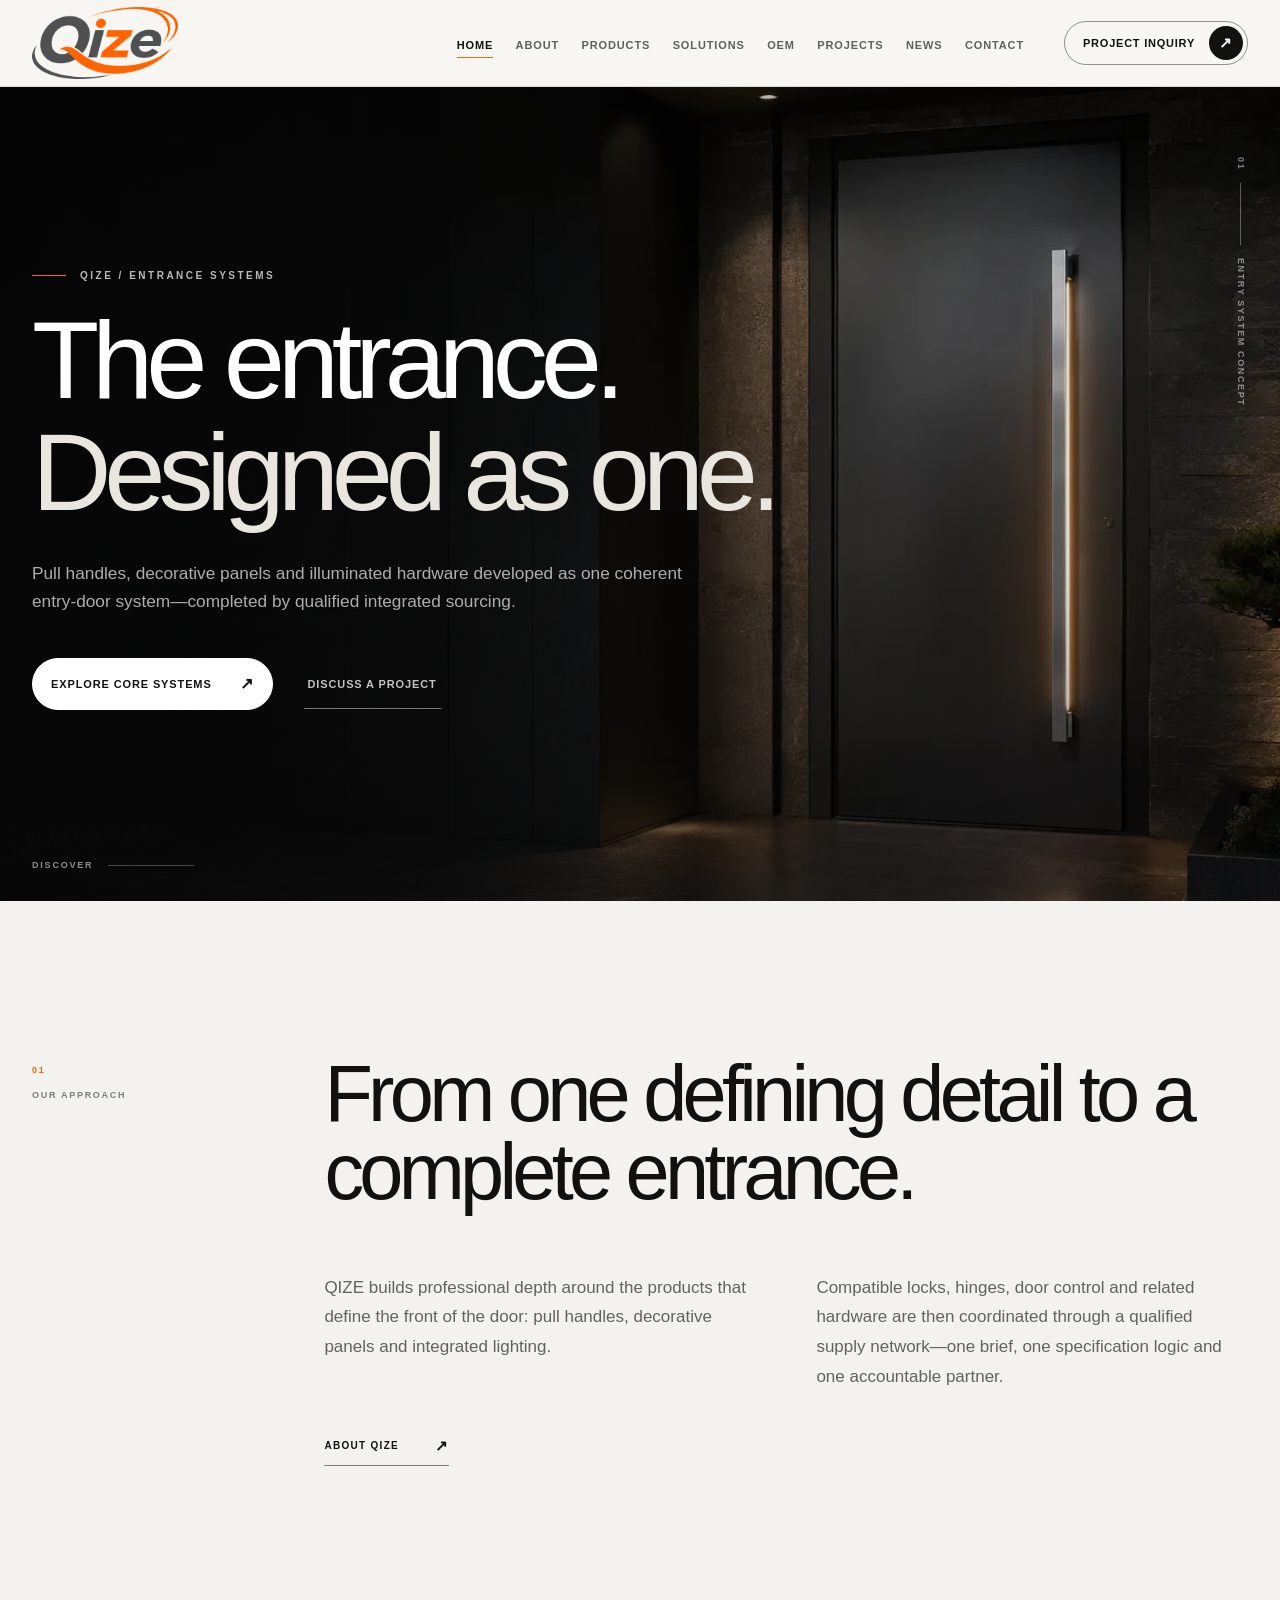
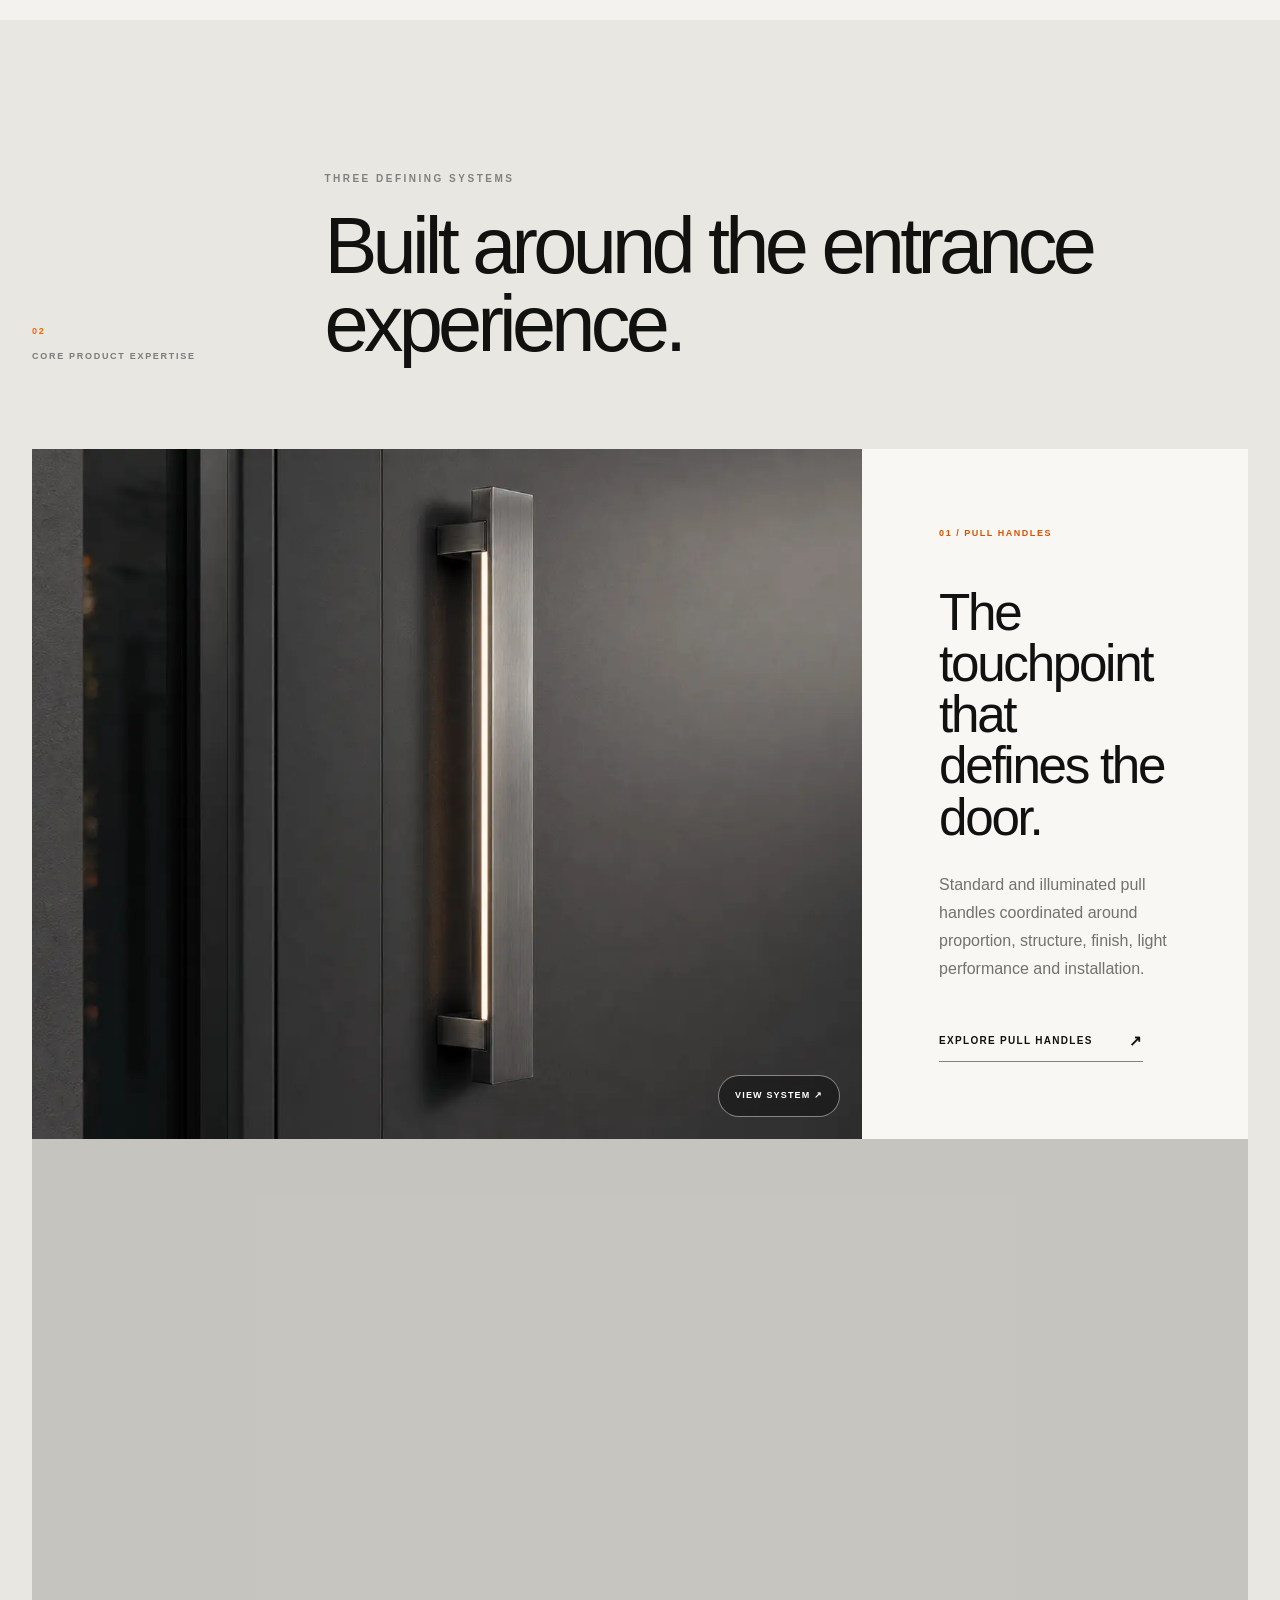
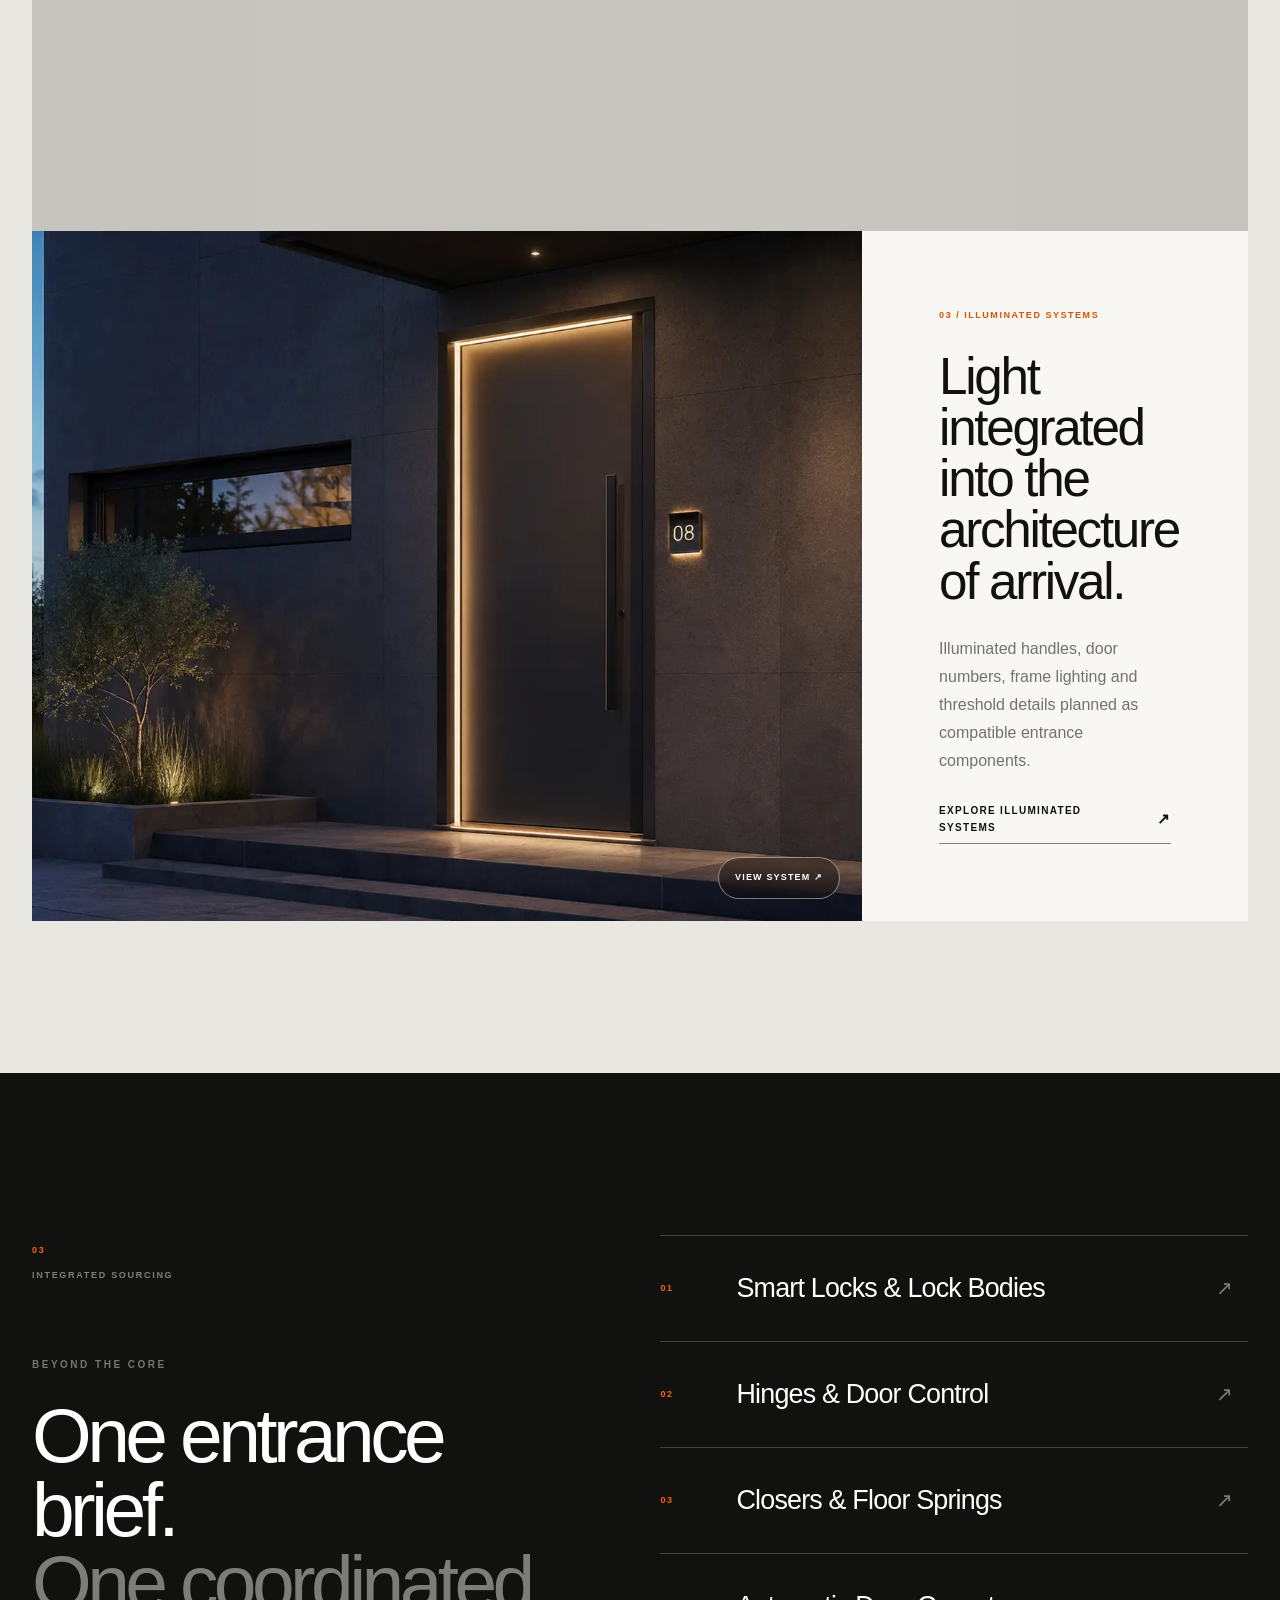
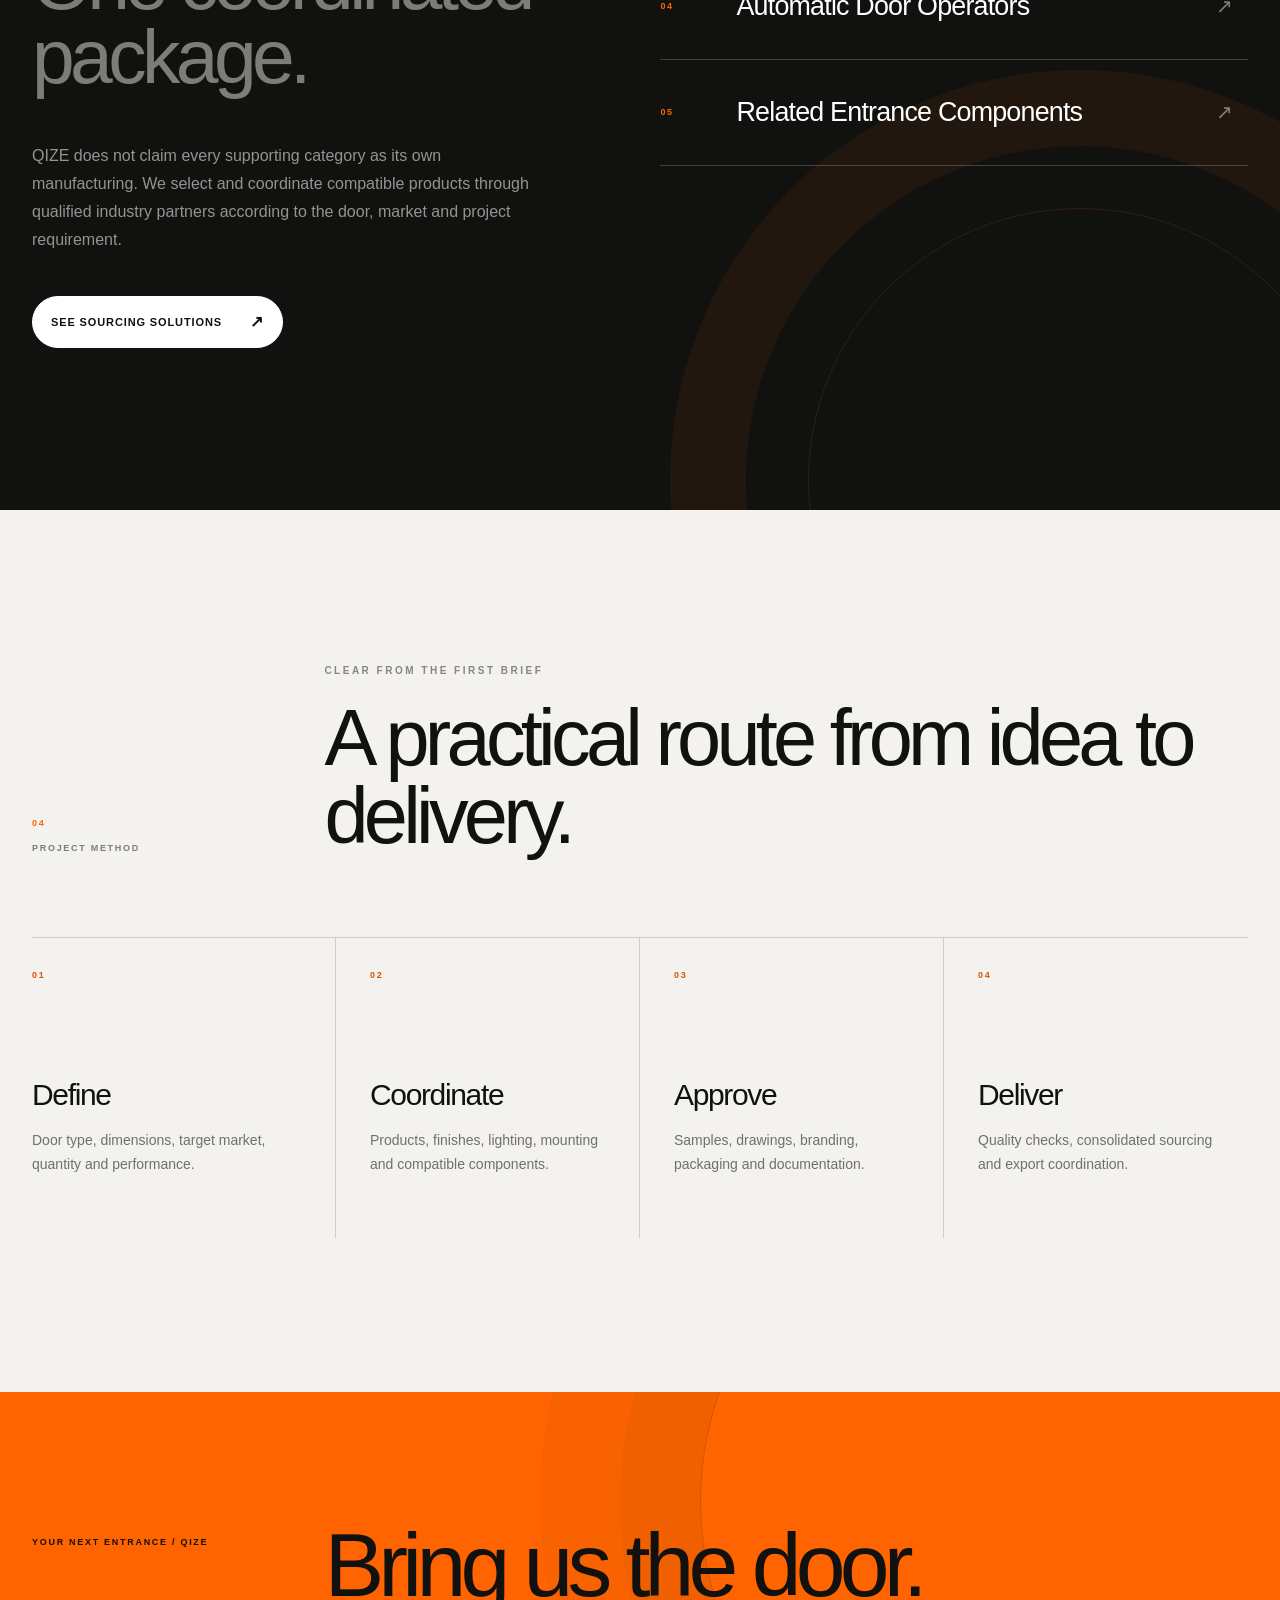
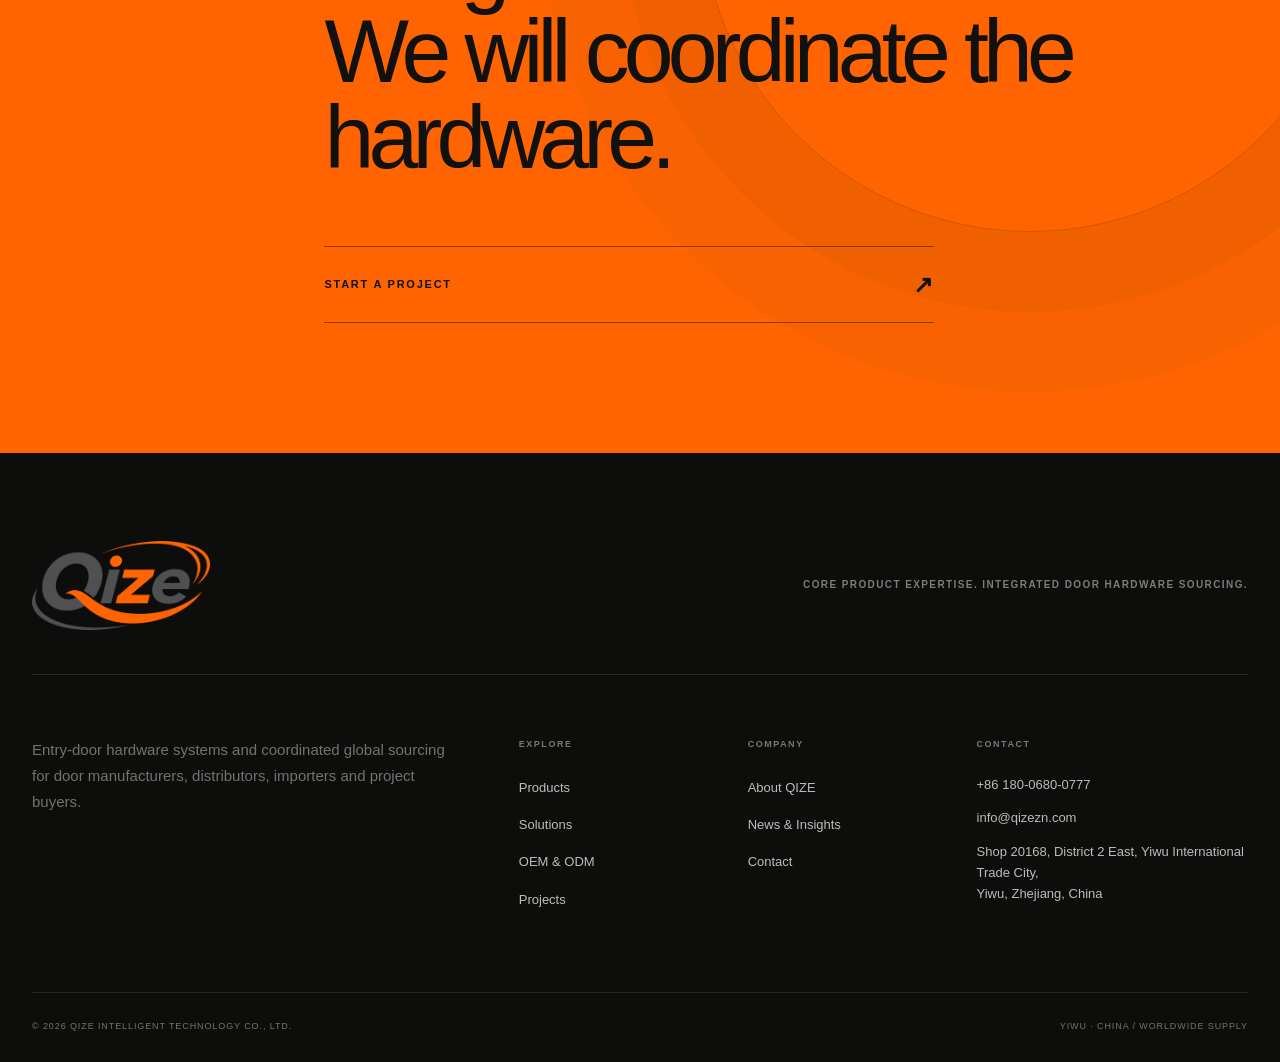
==== commit 0751961f: "Bust cached editorial stylesheet" ====
--- a/index.html
+++ b/index.html
@@ -29,7 +29,7 @@
       type="image/svg+xml"
       fetchpriority="high"
     />
-    <link rel="stylesheet" href="assets/css/styles.css" />
+    <link rel="stylesheet" href="assets/css/styles.css?v=20260731-editorial" />
   </head>
   <body class="home-page">
     <a class="skip-link" href="#main">Skip to content</a>
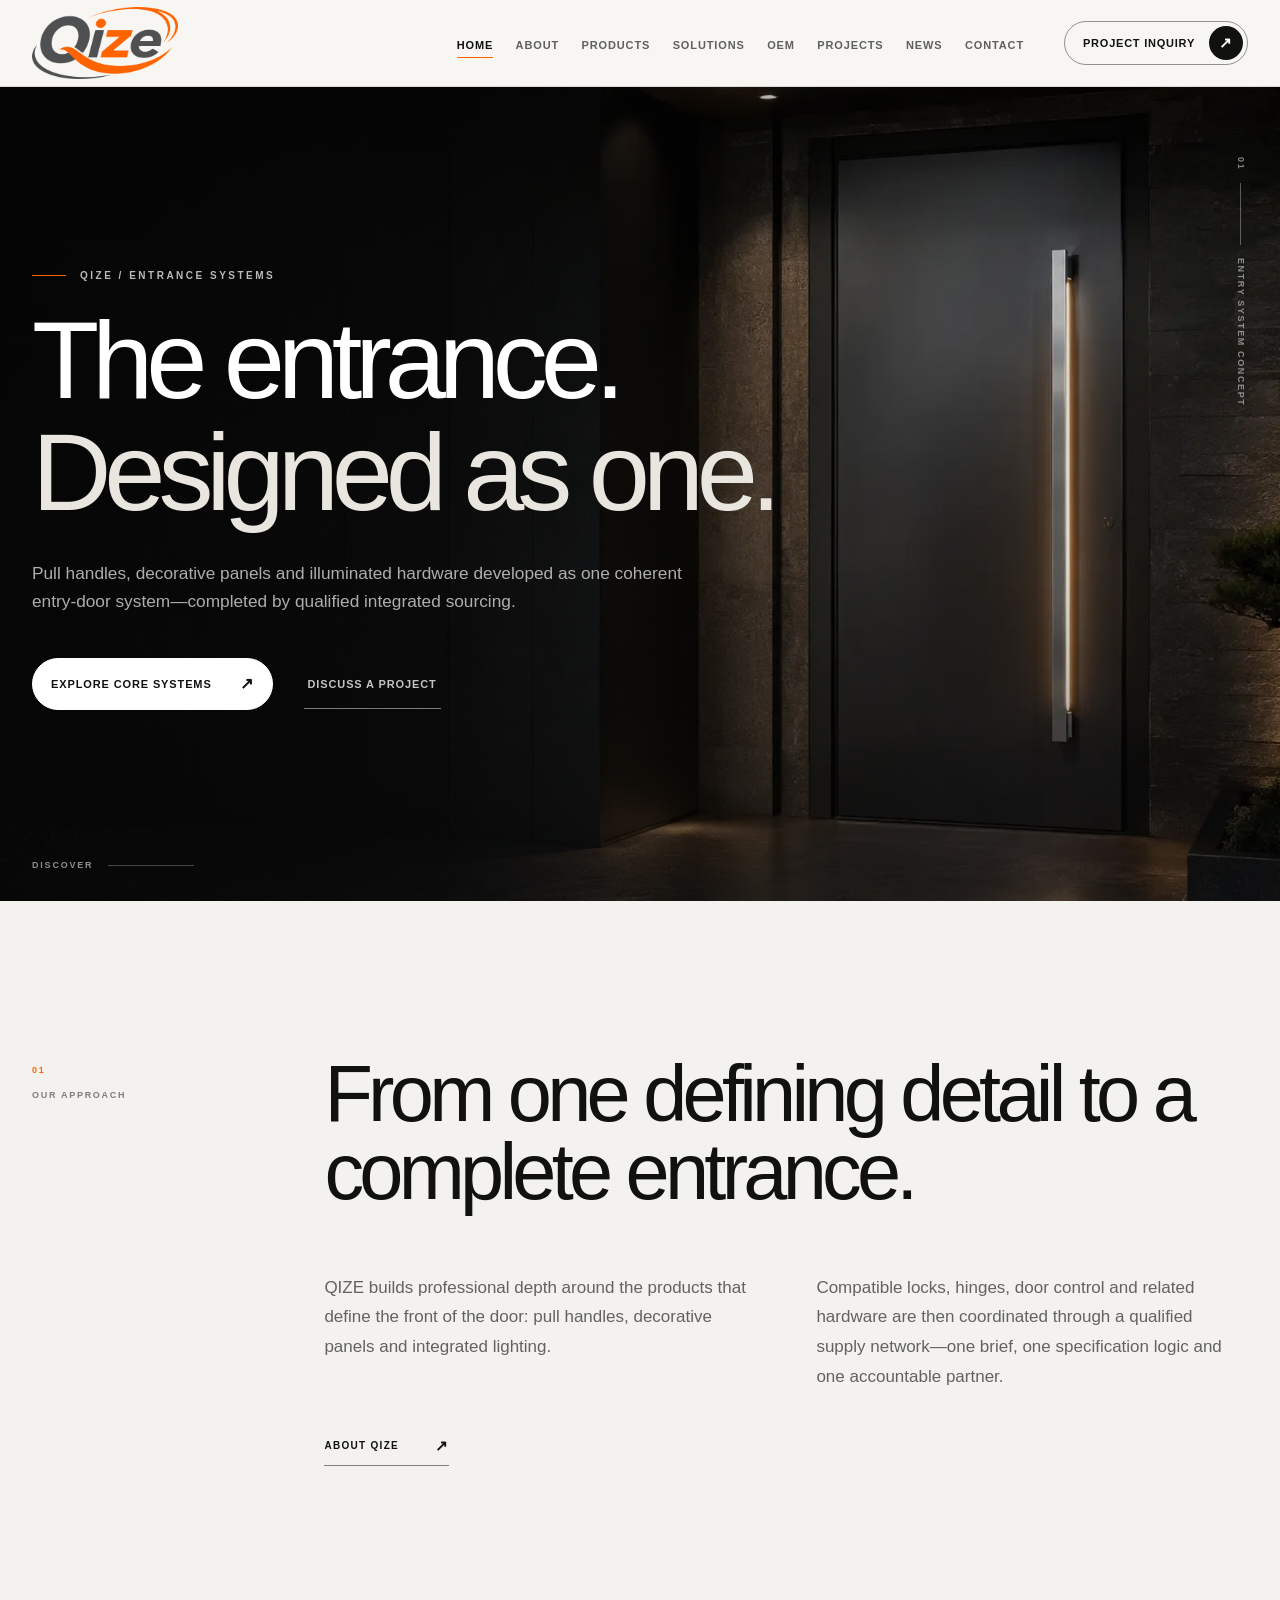
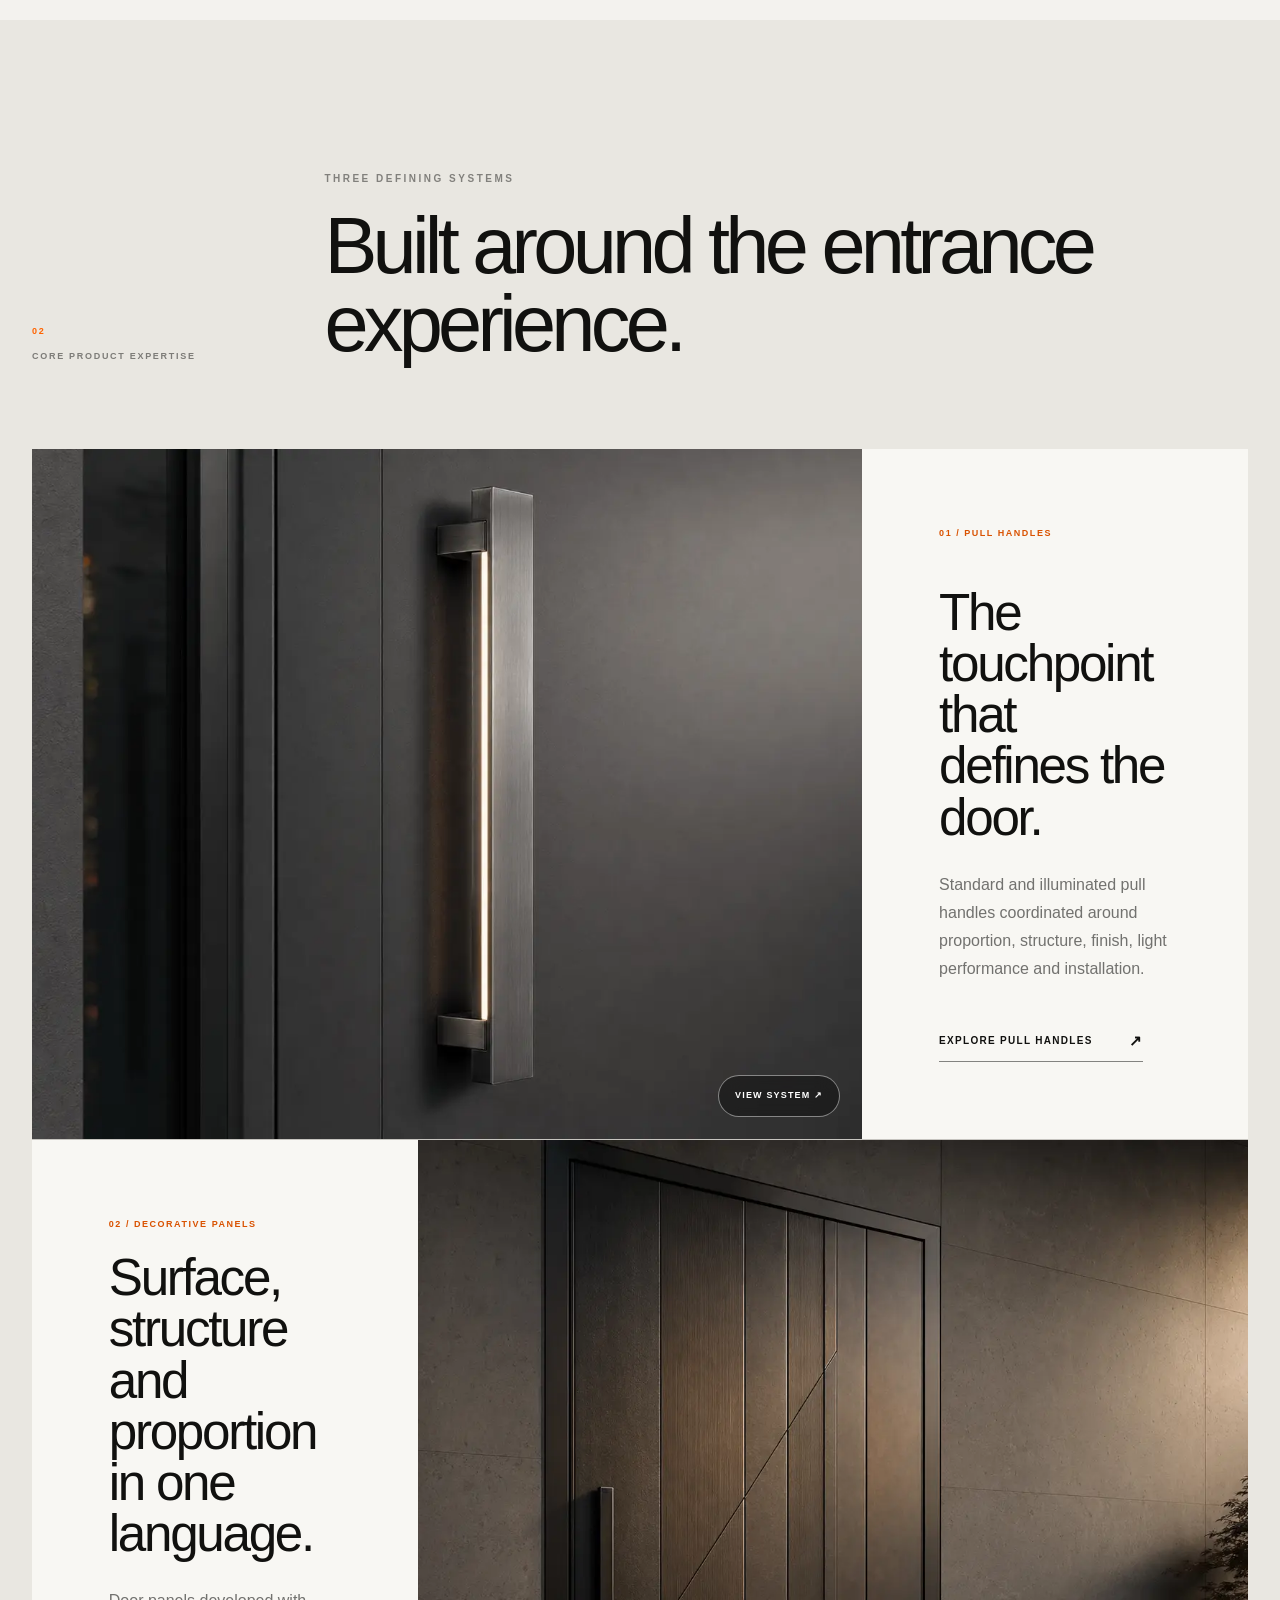
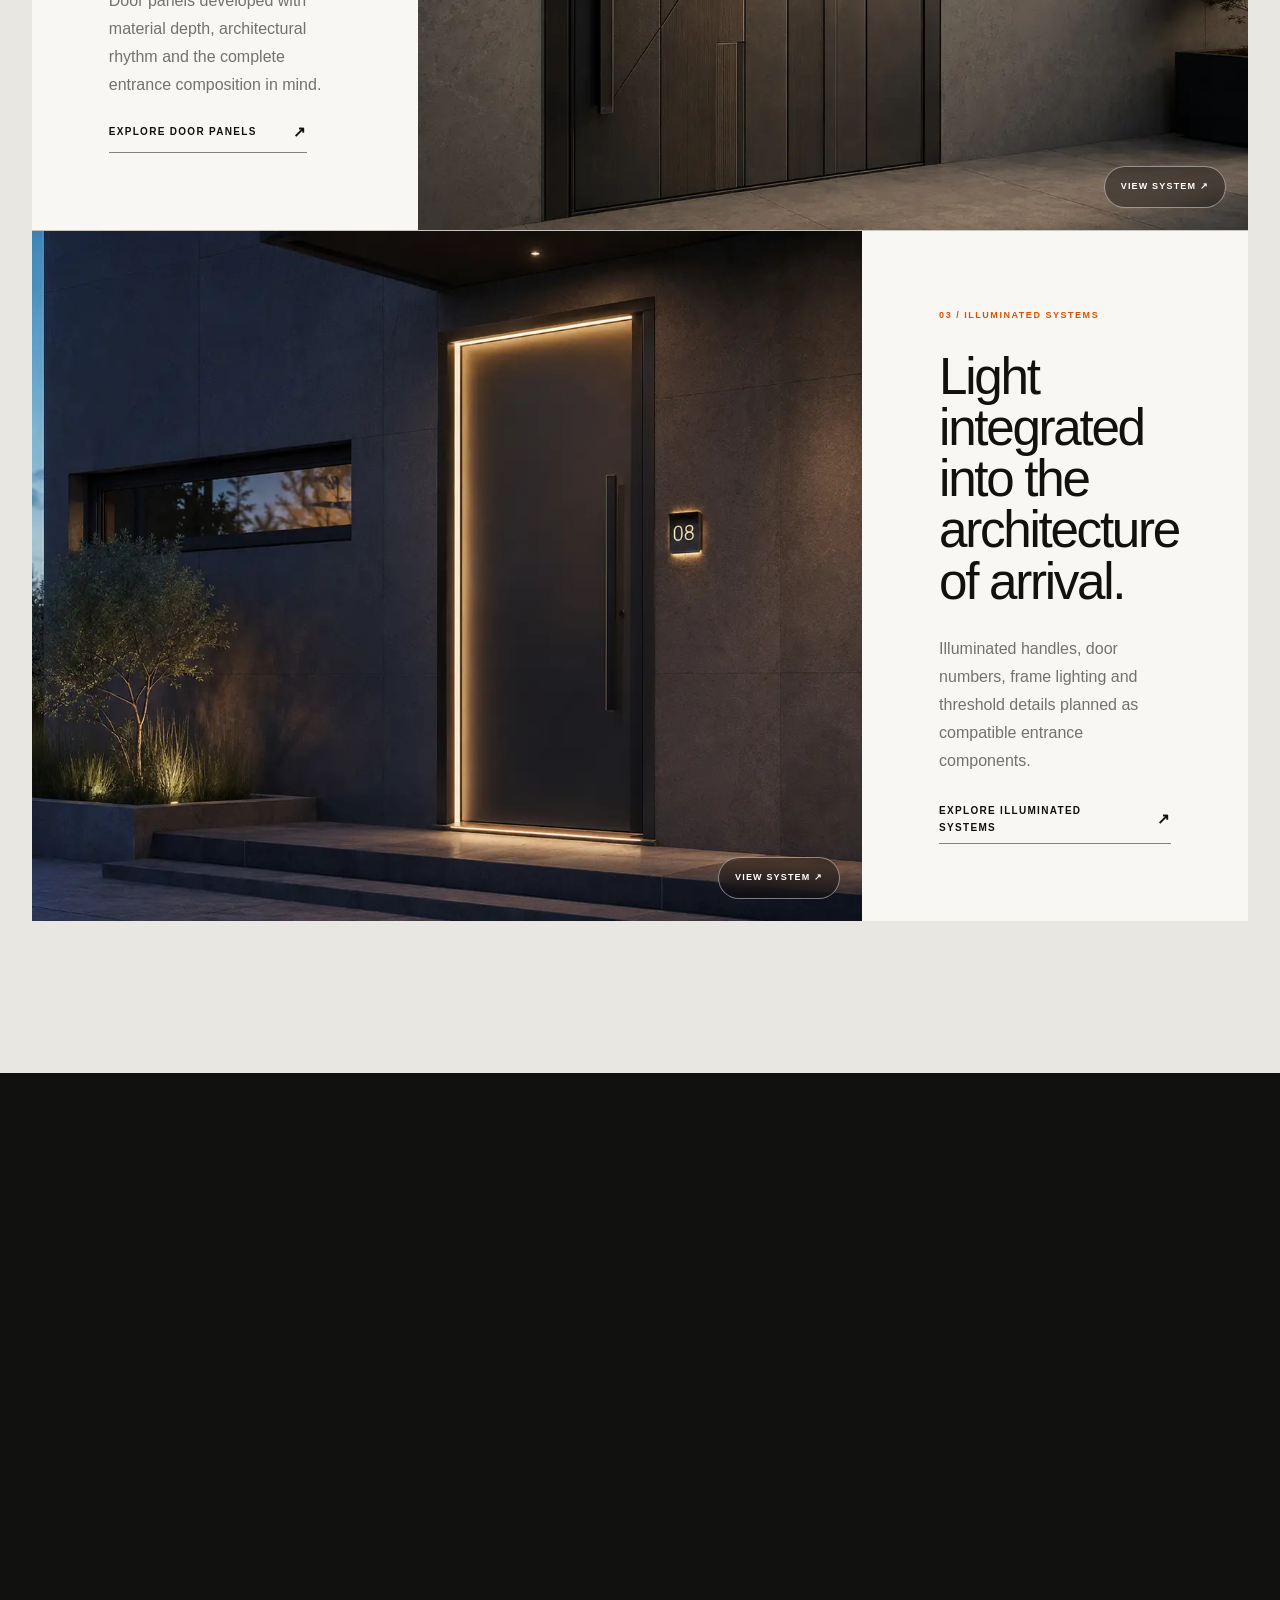
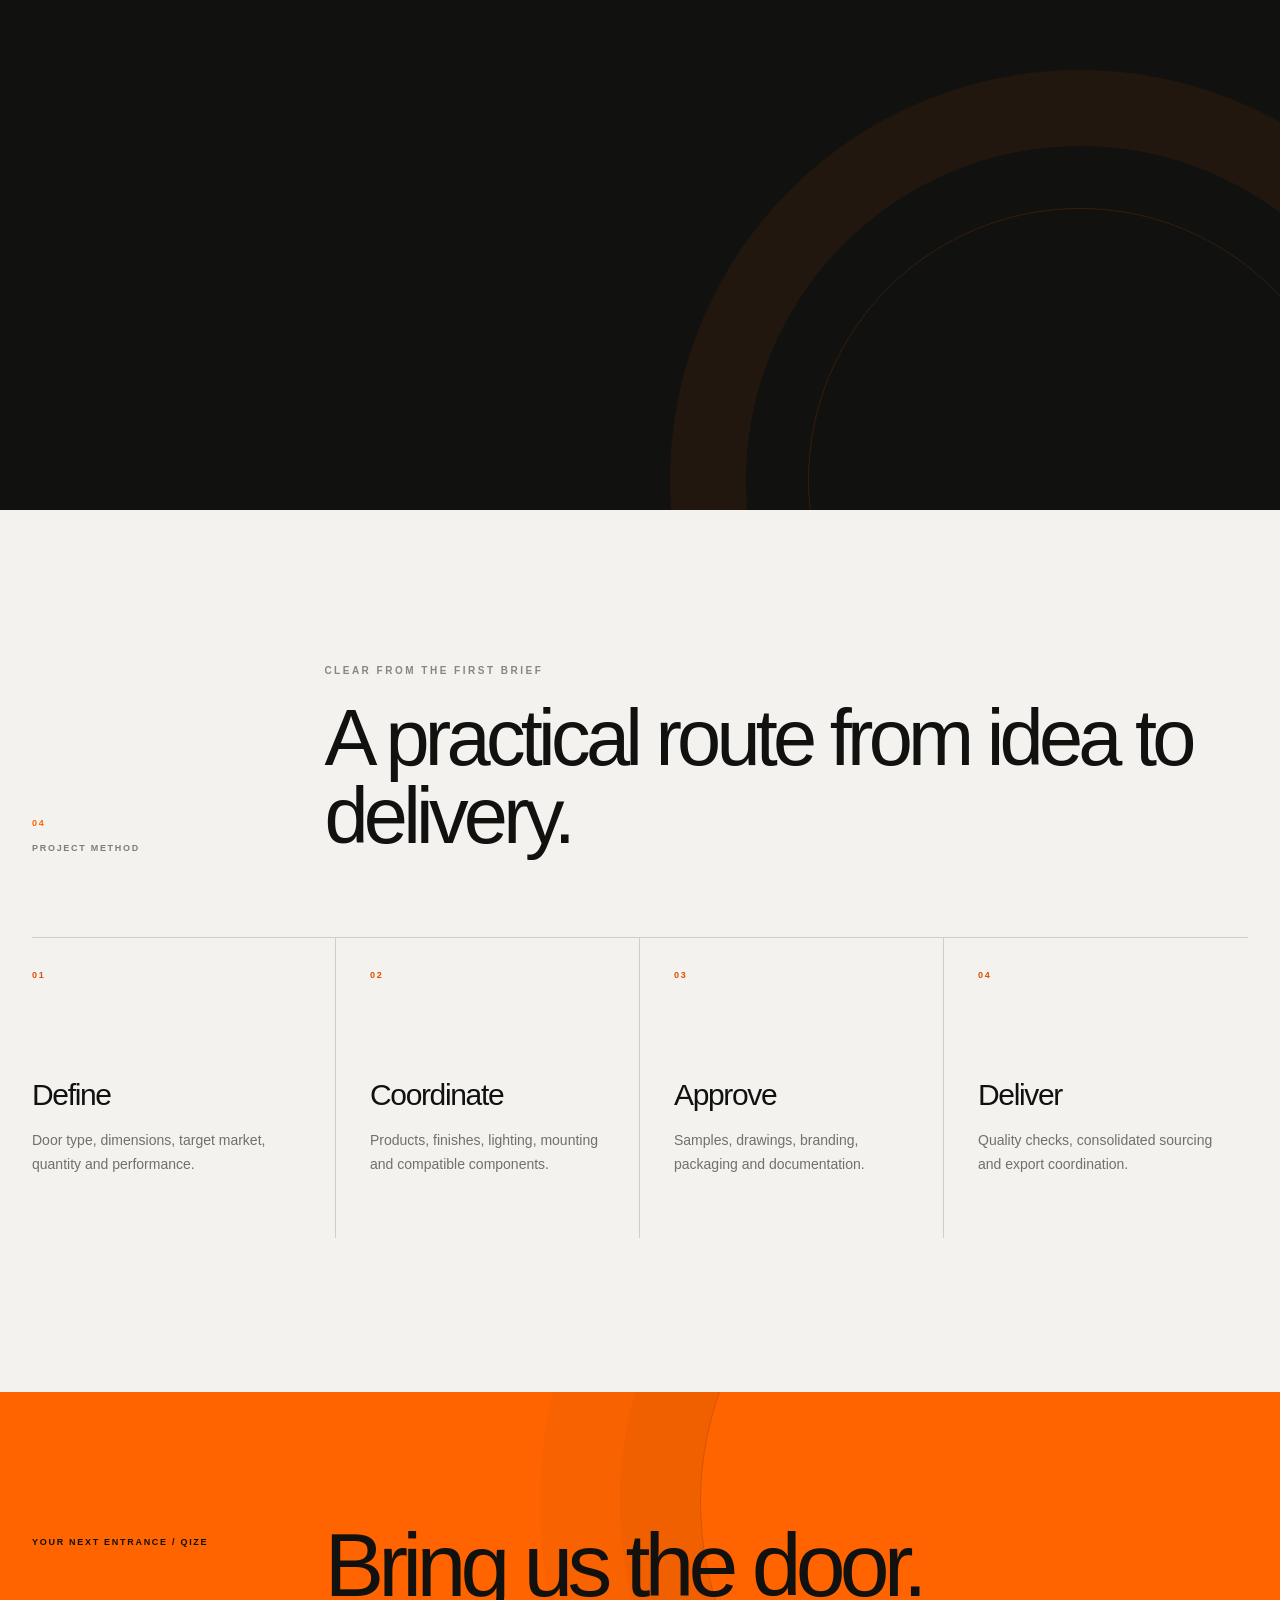
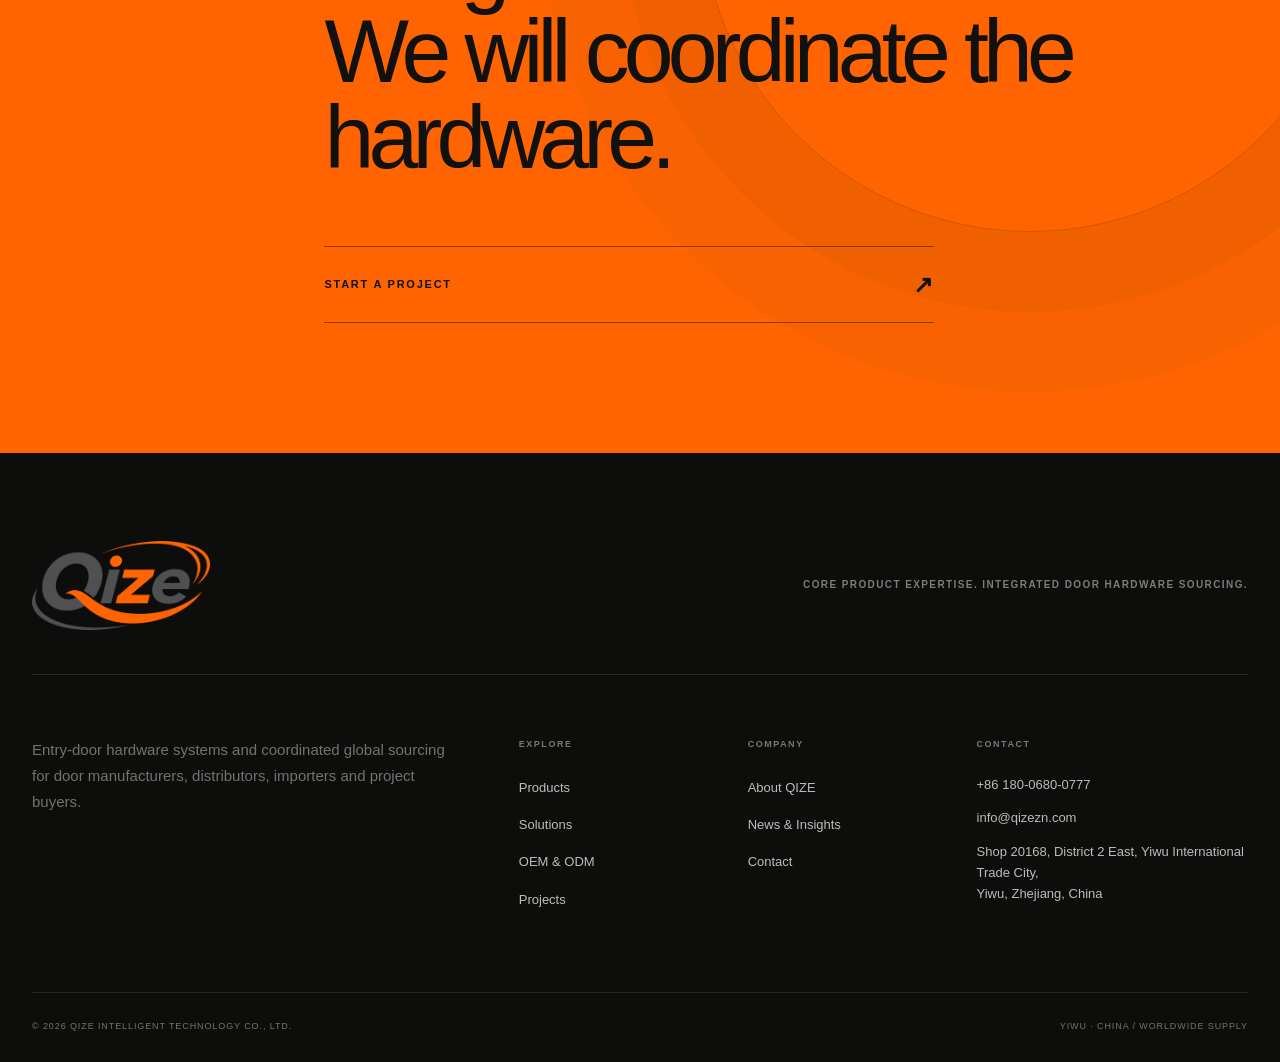
==== commit 47f3bfaa: "Fix editorial image delivery" ====
--- a/index.html
+++ b/index.html
@@ -18,15 +18,15 @@
     <meta property="og:url" content="https://www.qizezn.com/" />
     <meta
       property="og:image"
-      content="https://huwanduf.github.io/qize-website/assets/images/qize-logo.png"
+      content="https://huwanduf.github.io/qize-website/assets/images/editorial/qize-hero-entry.webp"
     />
     <link rel="canonical" href="https://www.qizezn.com/" />
     <link rel="icon" href="assets/images/qize-logo.png" />
     <link
       rel="preload"
-      href="assets/images/editorial/qize-hero-entry.svg"
+      href="assets/images/editorial/qize-hero-entry.webp"
       as="image"
-      type="image/svg+xml"
+      type="image/webp"
       fetchpriority="high"
     />
     <link rel="stylesheet" href="assets/css/styles.css?v=20260731-editorial" />
@@ -69,7 +69,7 @@
       <section class="editorial-hero" aria-labelledby="hero-title">
         <img
           class="editorial-hero-media"
-          src="assets/images/editorial/qize-hero-entry.svg"
+          src="assets/images/editorial/qize-hero-entry.webp"
           alt="QIZE illuminated entrance system concept"
           width="1672"
           height="941"
@@ -154,7 +154,7 @@
           <article class="system-story reveal" id="handles">
             <a class="system-story-media" href="products/#handles">
               <img
-                src="assets/images/editorial/qize-illuminated-handle.svg"
+                src="assets/images/editorial/qize-illuminated-handle.webp"
                 alt="Illuminated entry-door pull handle concept"
                 width="1280"
                 height="960"
@@ -178,7 +178,7 @@
           <article class="system-story system-story-reverse reveal" id="panels">
             <a class="system-story-media" href="products/#panels">
               <img
-                src="assets/images/editorial/qize-door-panel.svg"
+                src="assets/images/editorial/qize-door-panel.webp"
                 alt="Architectural decorative entry-door panel concept"
                 width="1280"
                 height="960"
@@ -202,7 +202,7 @@
           <article class="system-story reveal" id="lighting">
             <a class="system-story-media" href="products/#illuminated">
               <img
-                src="assets/images/editorial/qize-entrance-lighting.svg"
+                src="assets/images/editorial/qize-entrance-lighting.webp"
                 alt="Coordinated illuminated door frame and number concept"
                 width="1280"
                 height="960"
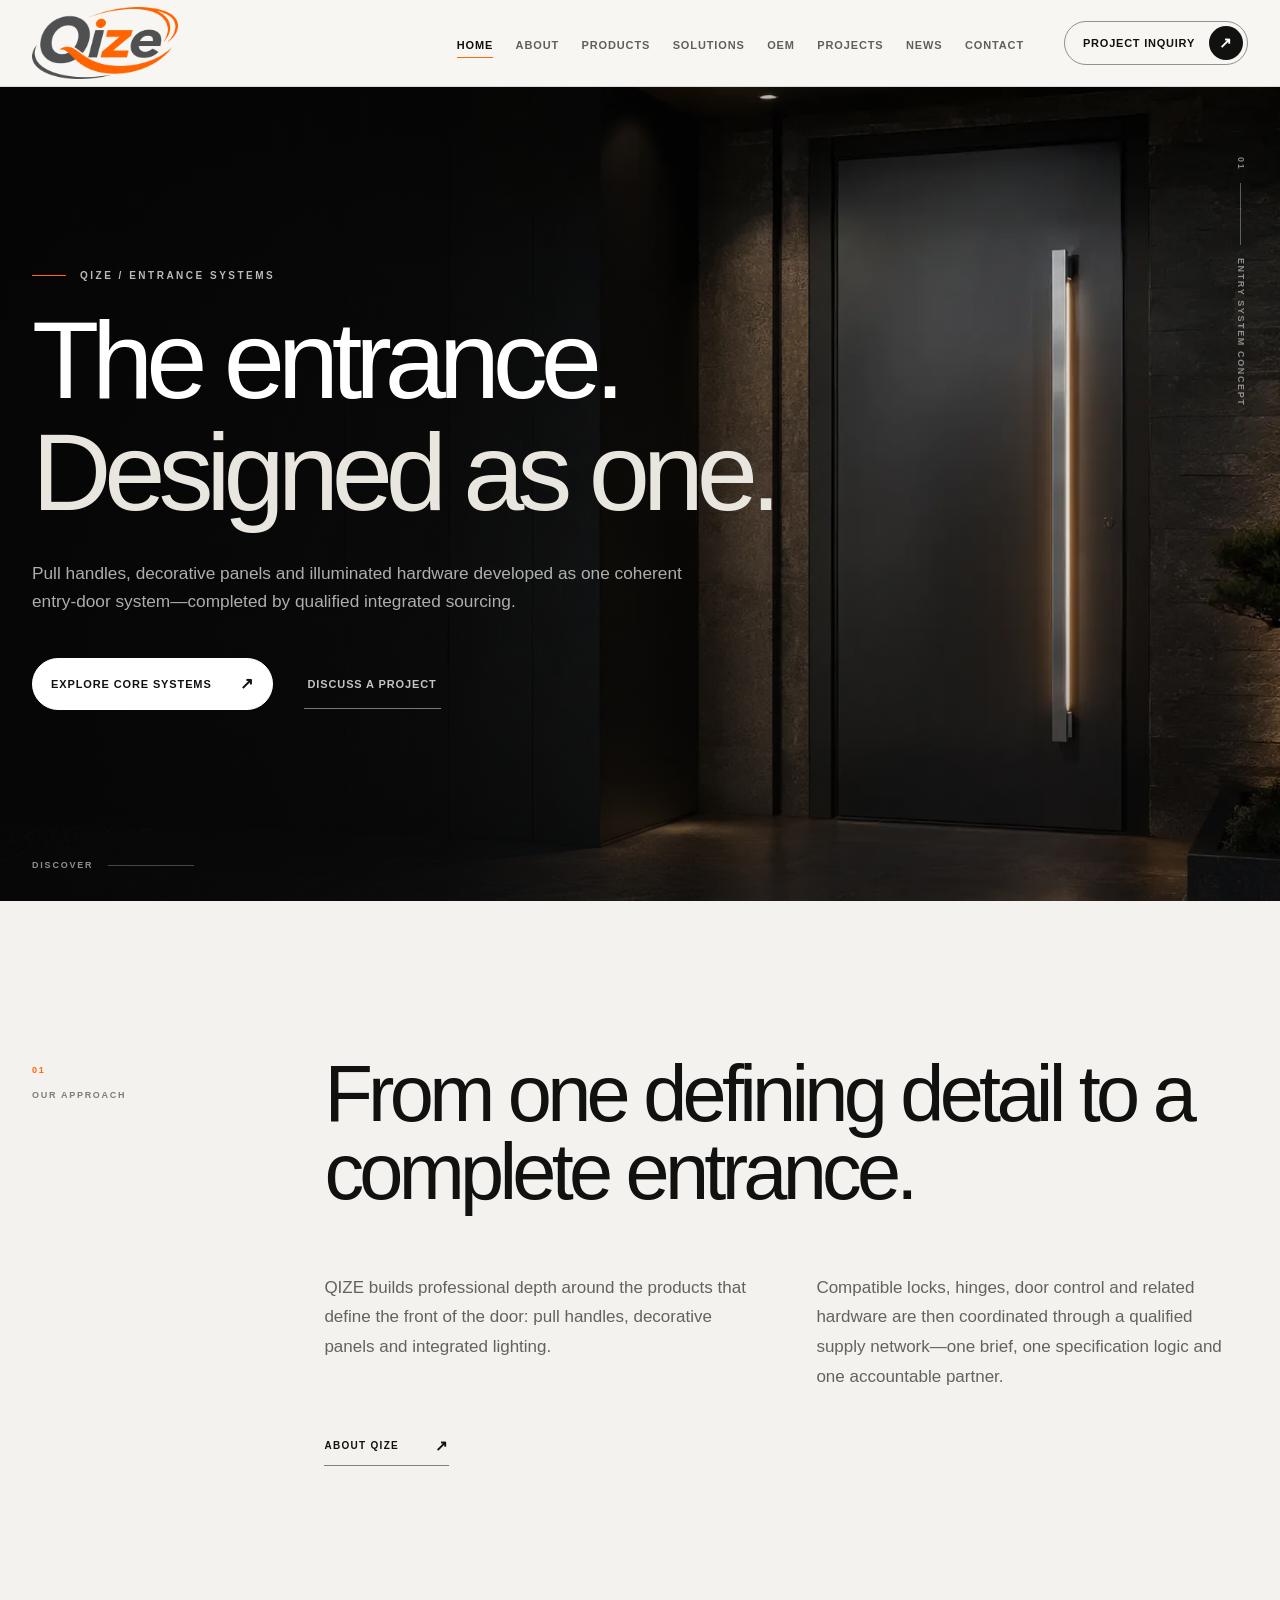
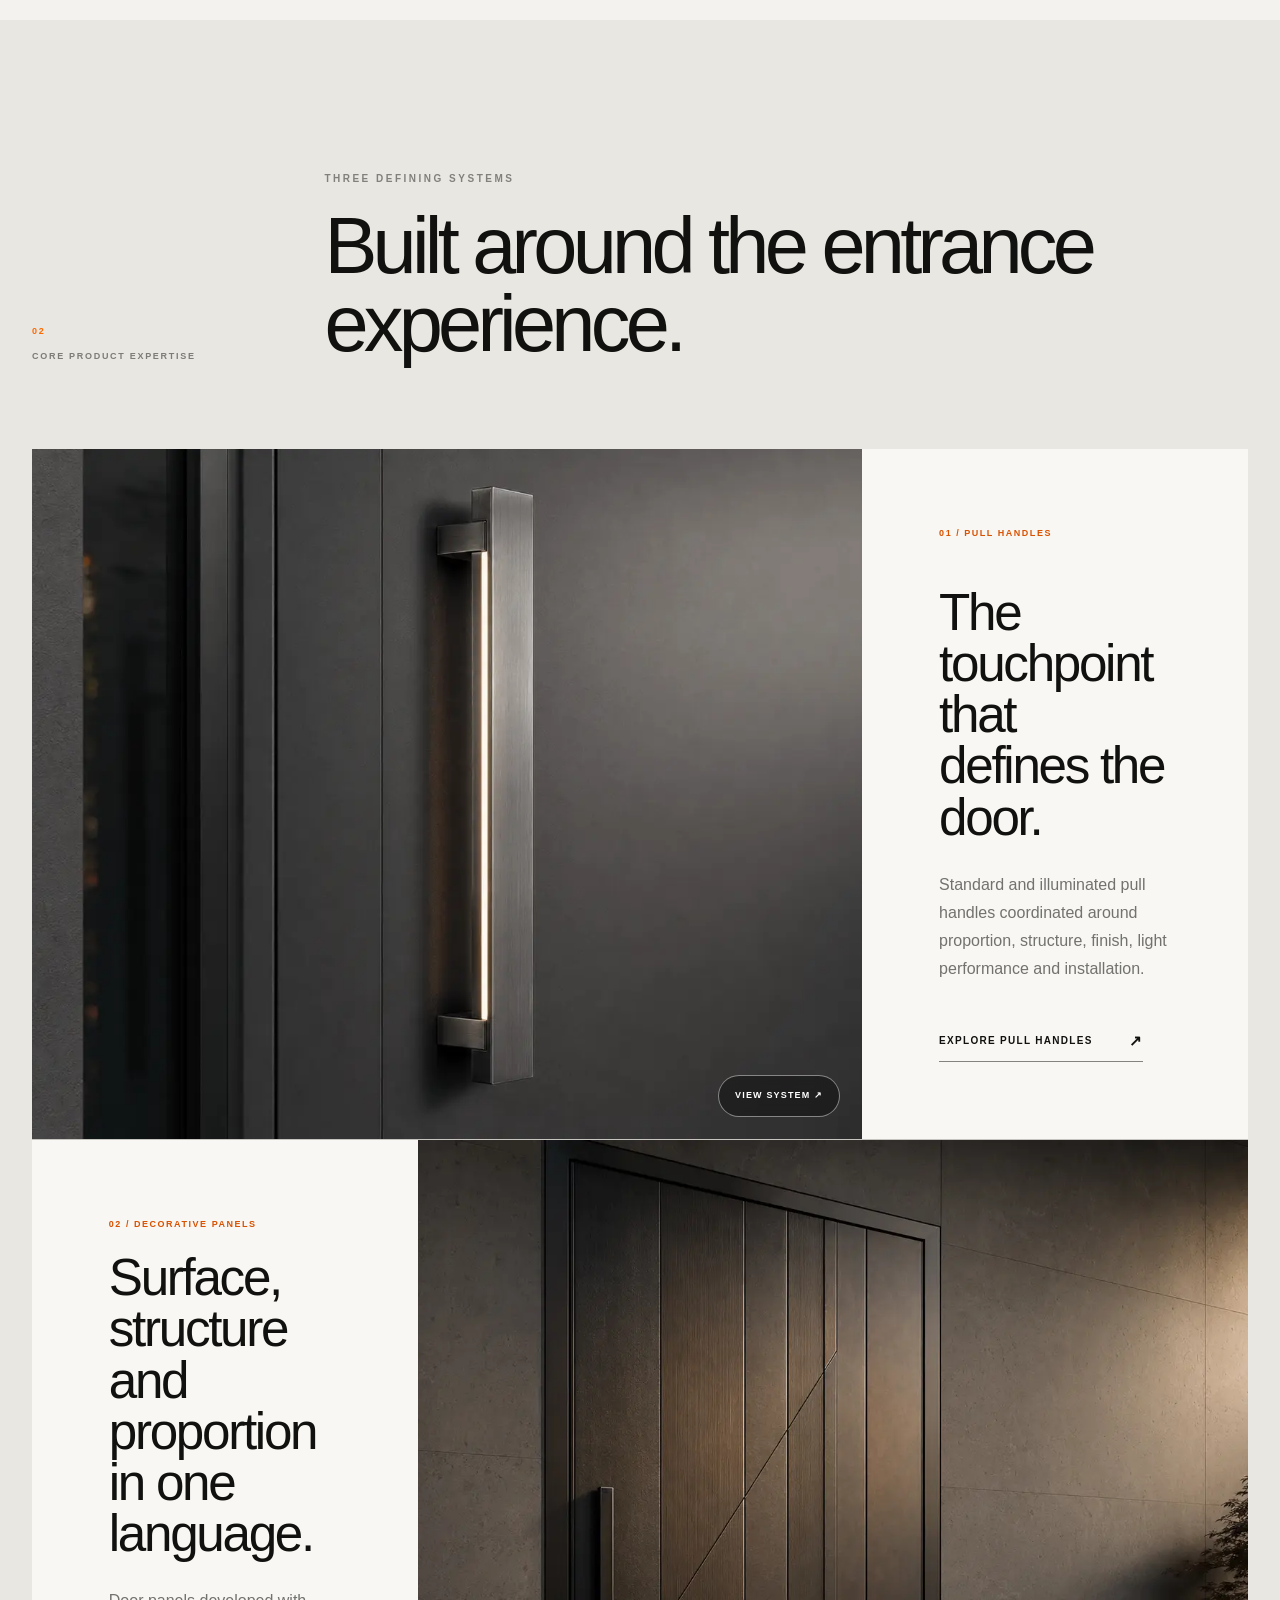
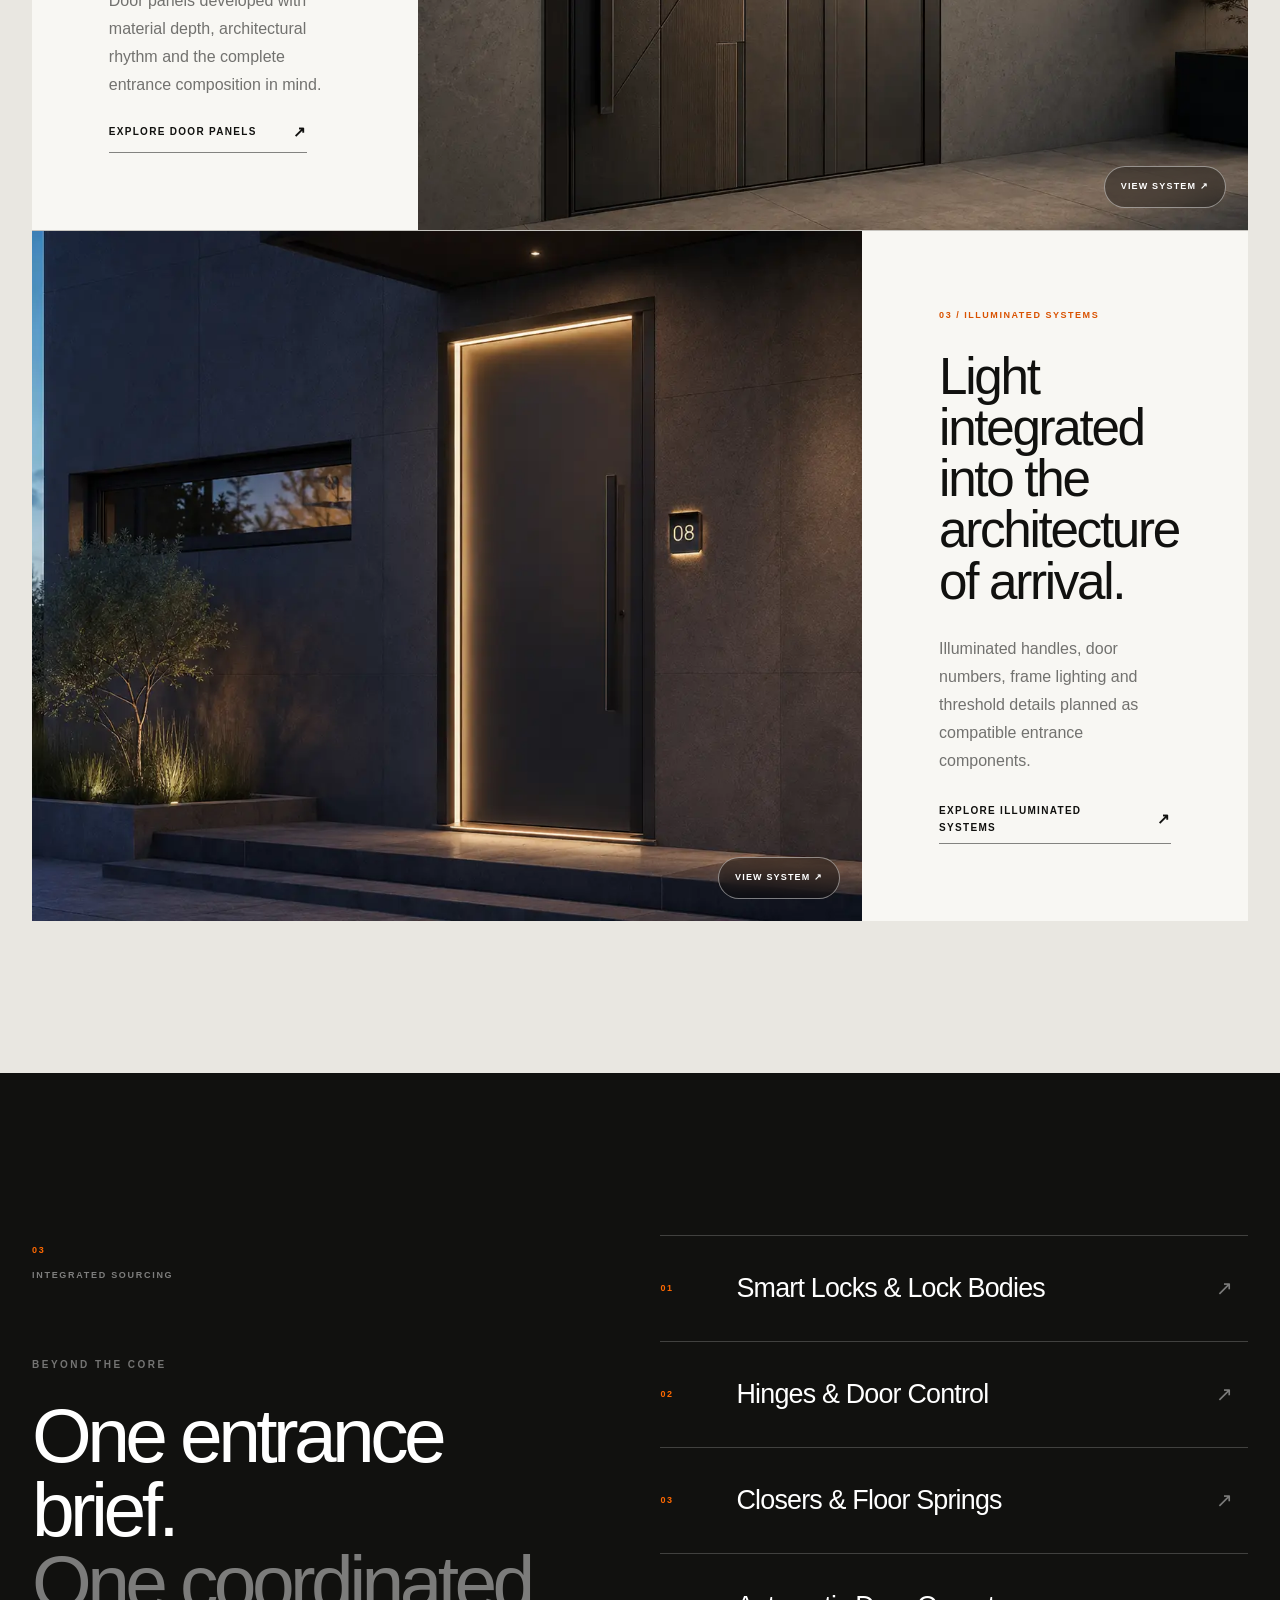
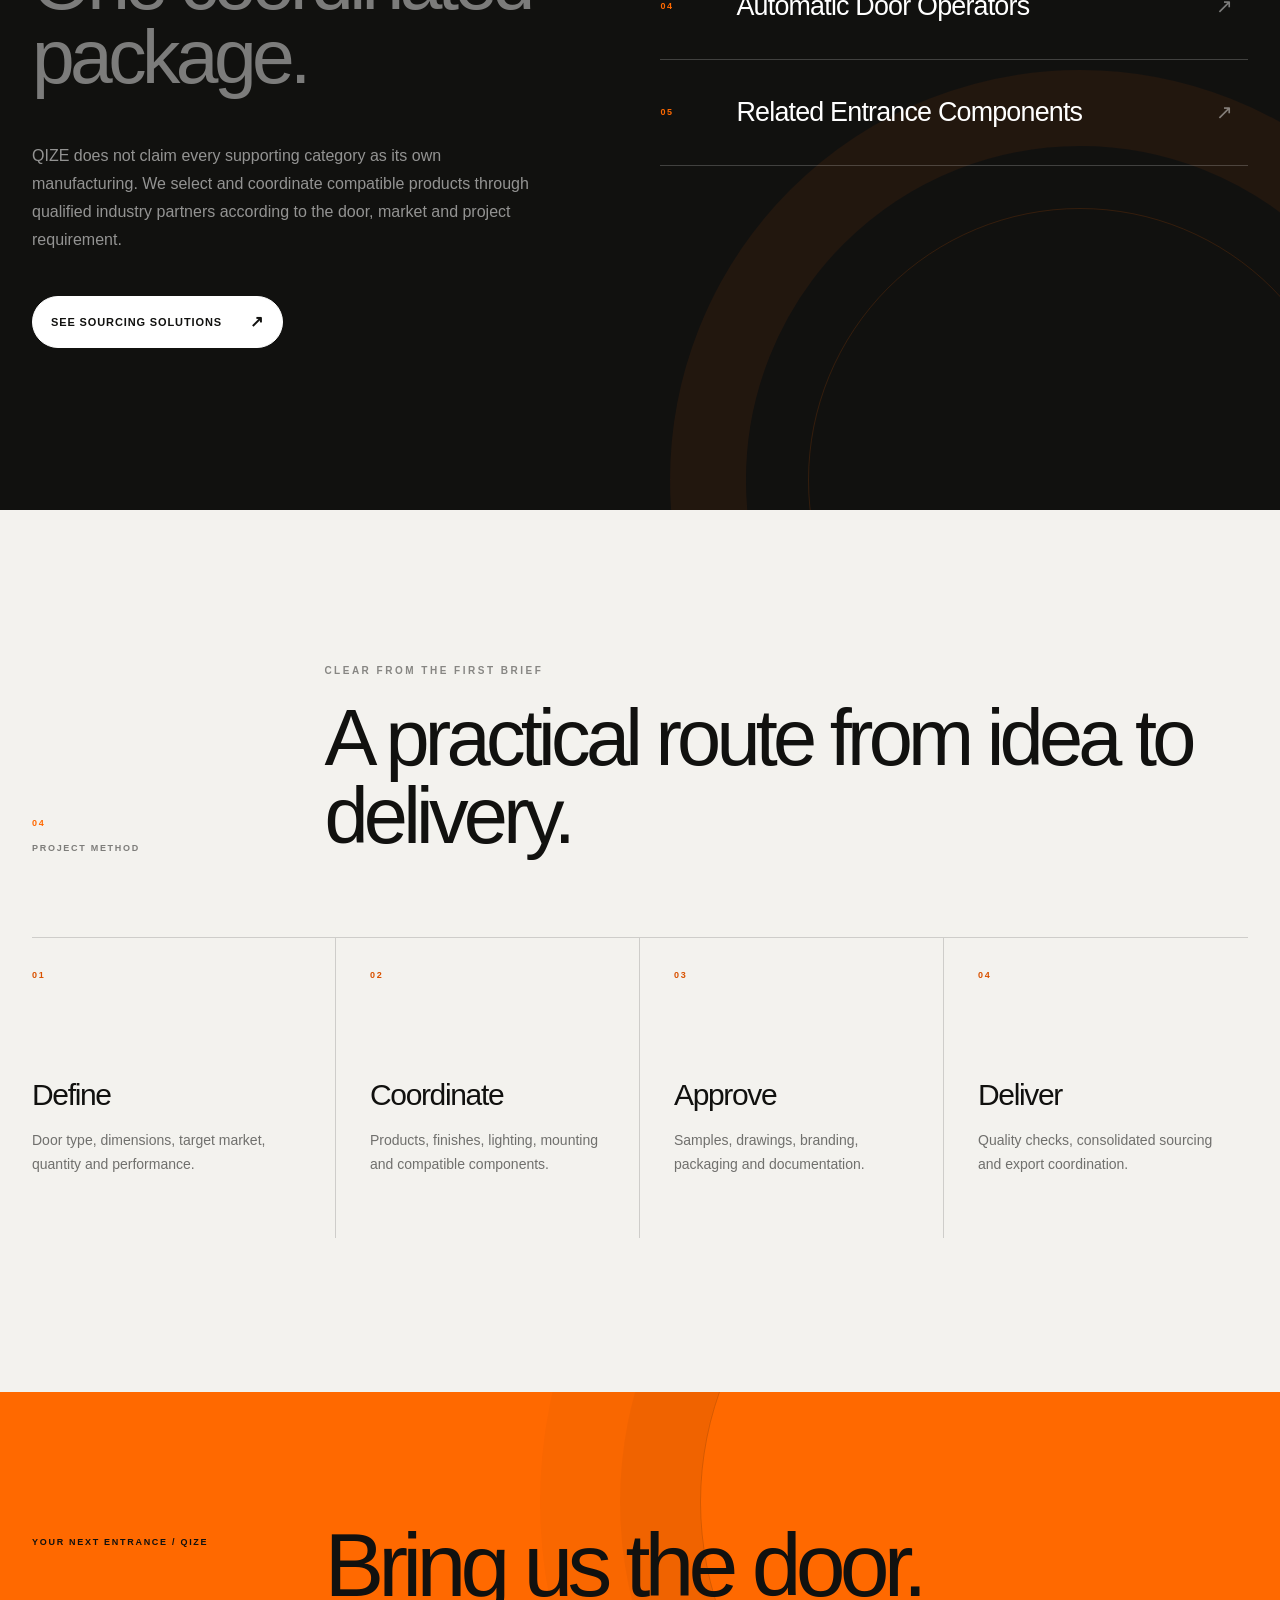
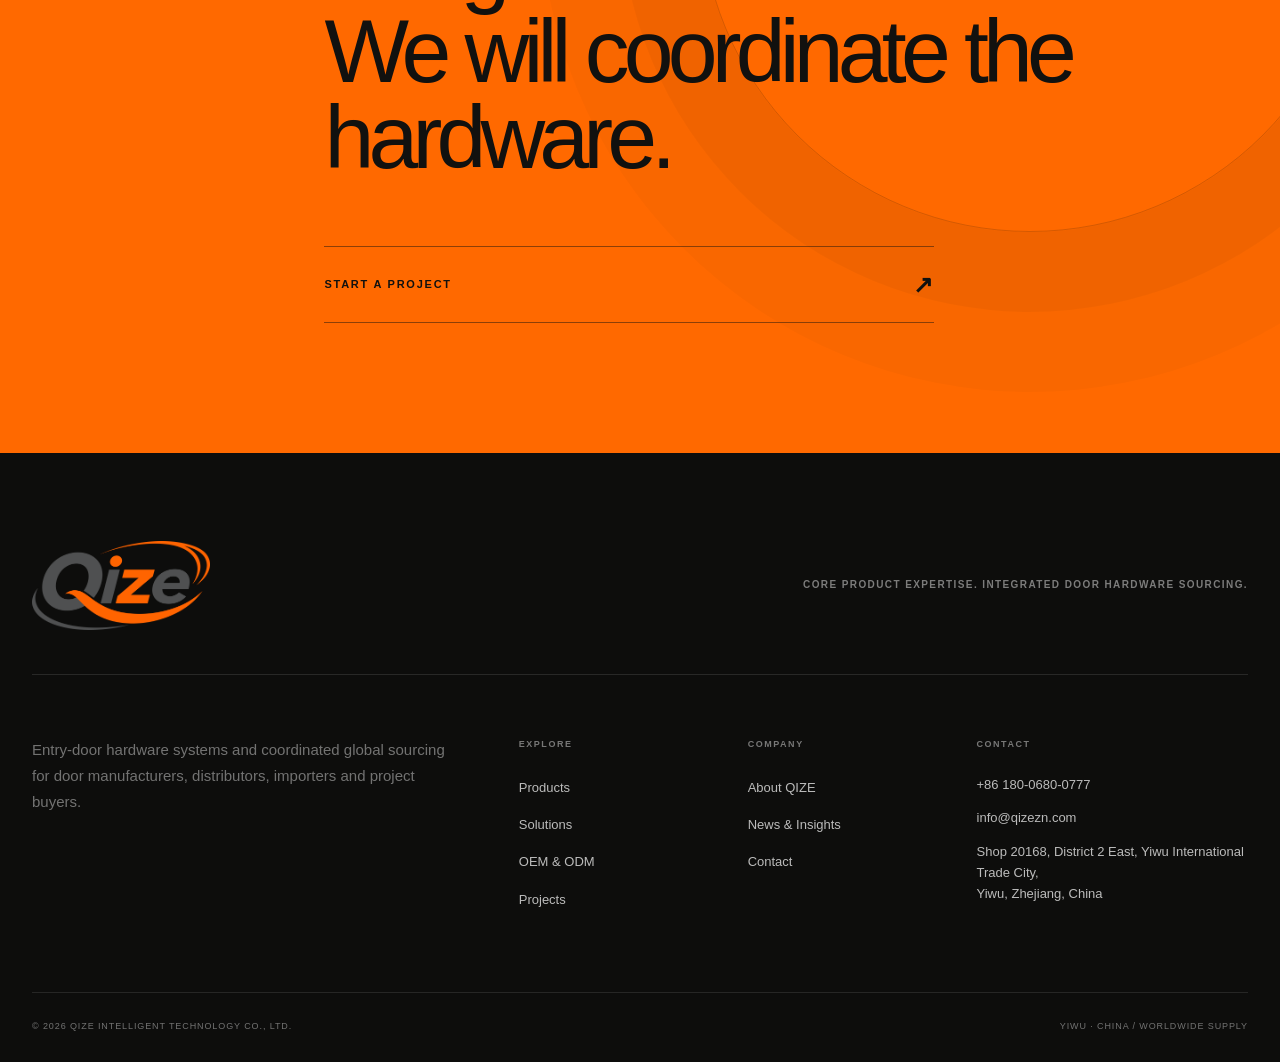
==== commit 53027132: "Refresh editorial assets across all pages" ====
--- a/index.html
+++ b/index.html
@@ -29,7 +29,7 @@
       type="image/webp"
       fetchpriority="high"
     />
-    <link rel="stylesheet" href="assets/css/styles.css?v=20260731-editorial" />
+    <link rel="stylesheet" href="assets/css/styles.css?v=20260731-editorial-2" />
   </head>
   <body class="home-page">
     <a class="skip-link" href="#main">Skip to content</a>
@@ -368,6 +368,6 @@
       </div>
     </footer>
 
-    <script src="assets/js/site.js" defer></script>
+    <script src="assets/js/site.js?v=20260731-editorial-2" defer></script>
   </body>
 </html>
--- a/assets/css/styles.css
+++ b/assets/css/styles.css
@@ -1521,7 +1521,7 @@
    ========================================================== */
 
 :root {
-  --orange: #ff6400;
+  --orange: #ff6900;
   --orange-deep: #d95200;
   --ink: #11110f;
   --charcoal: #232321;
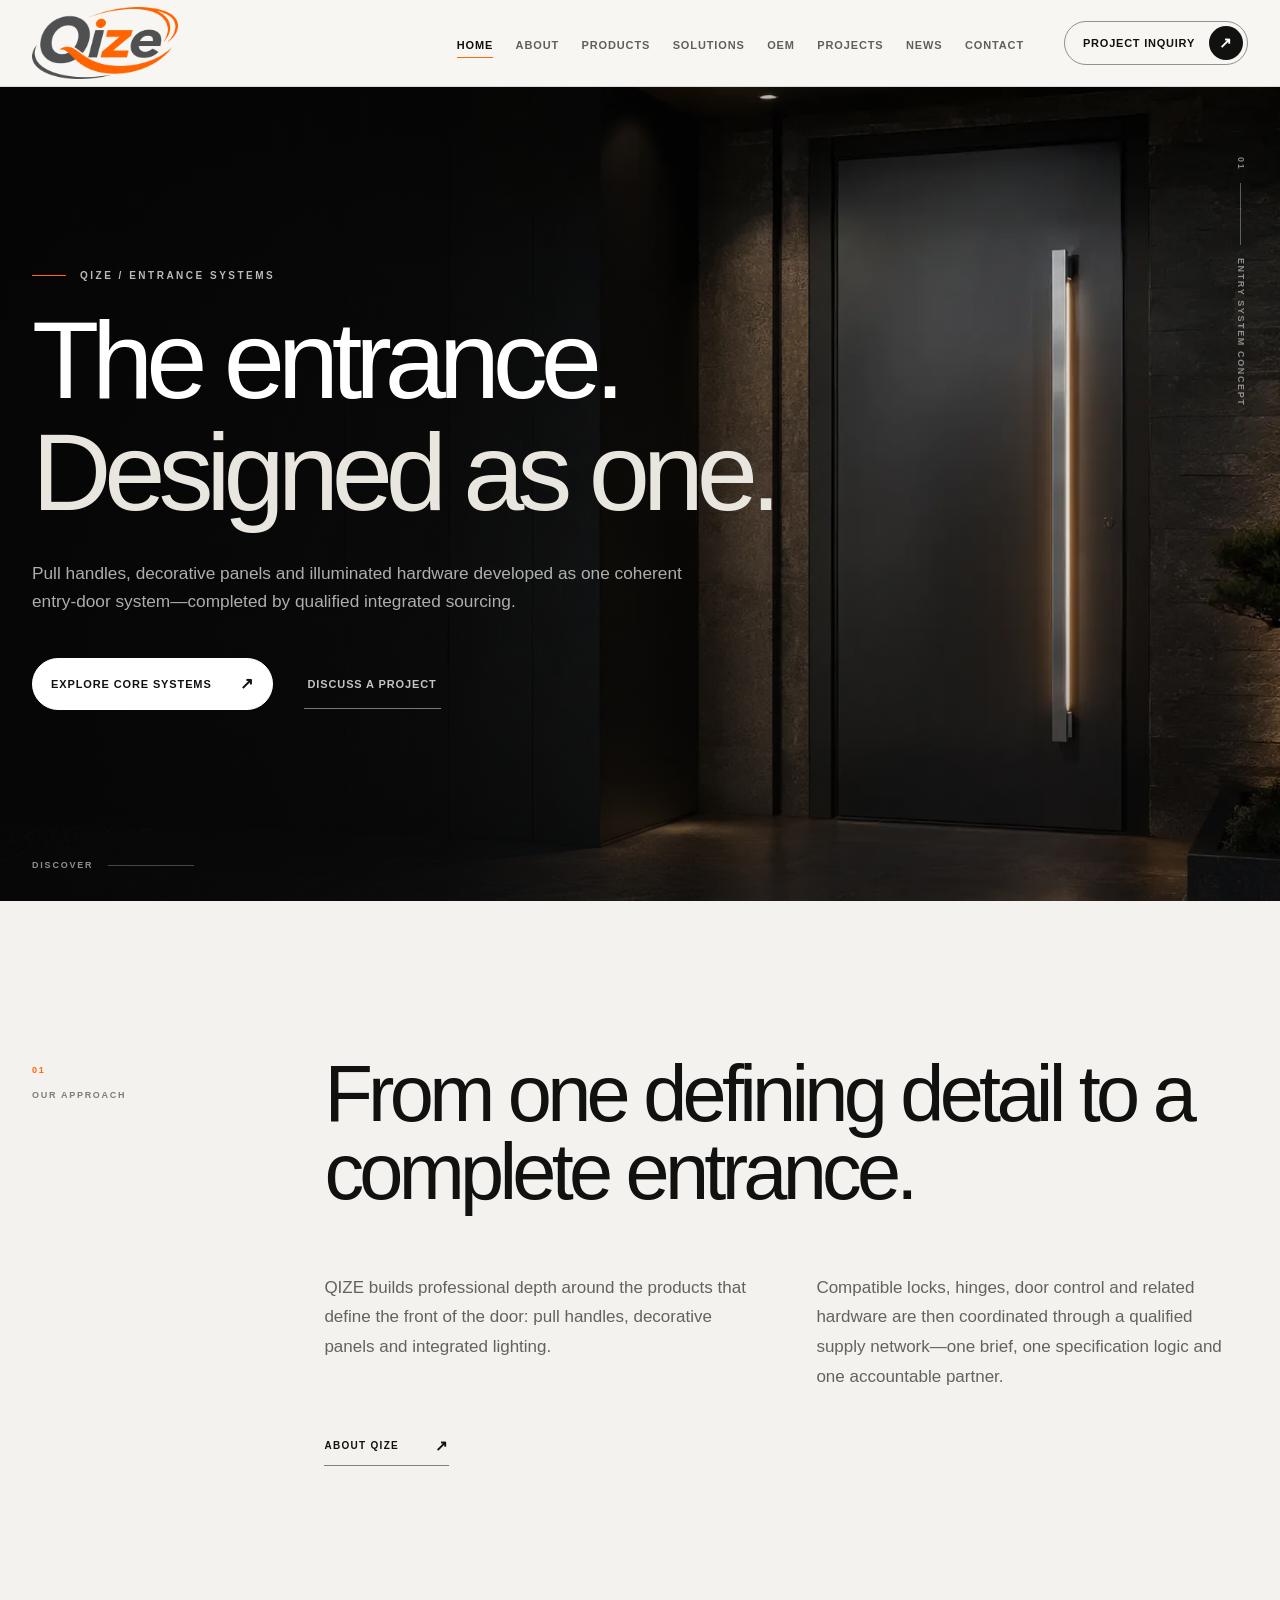
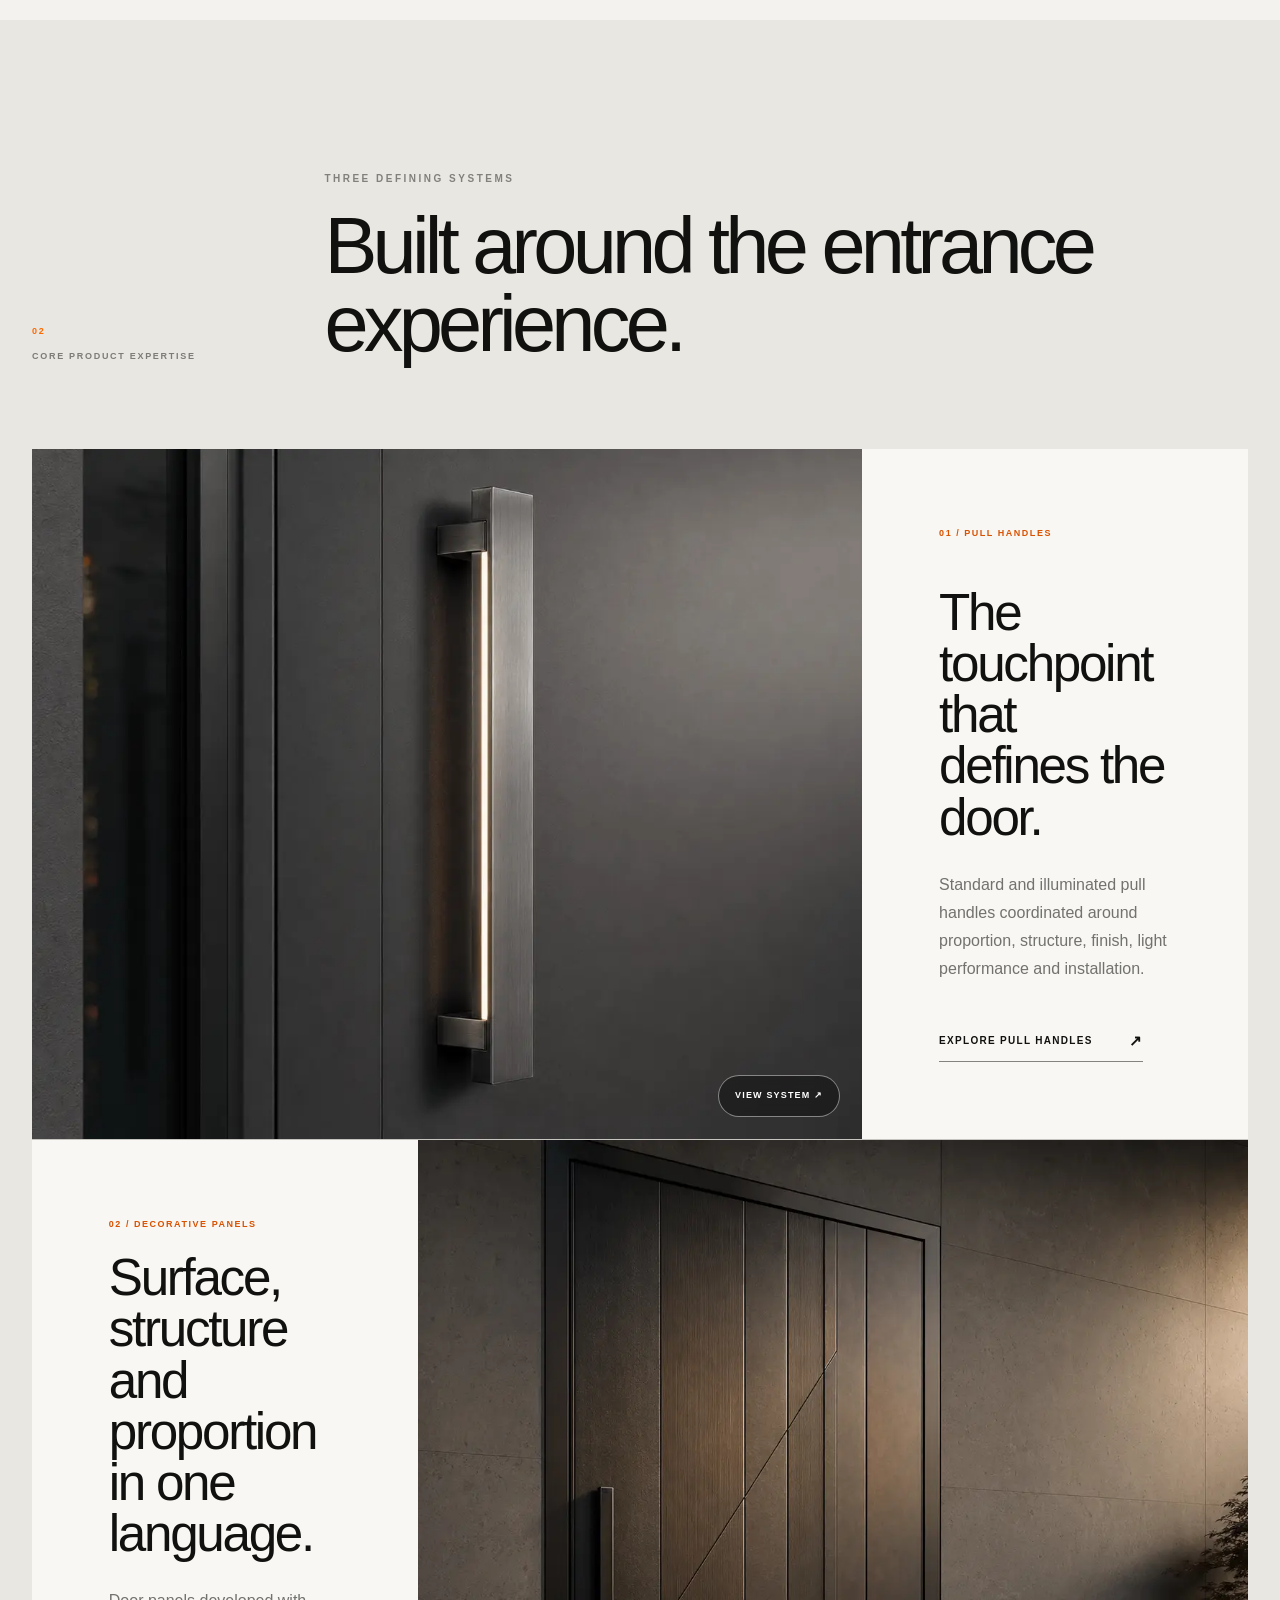
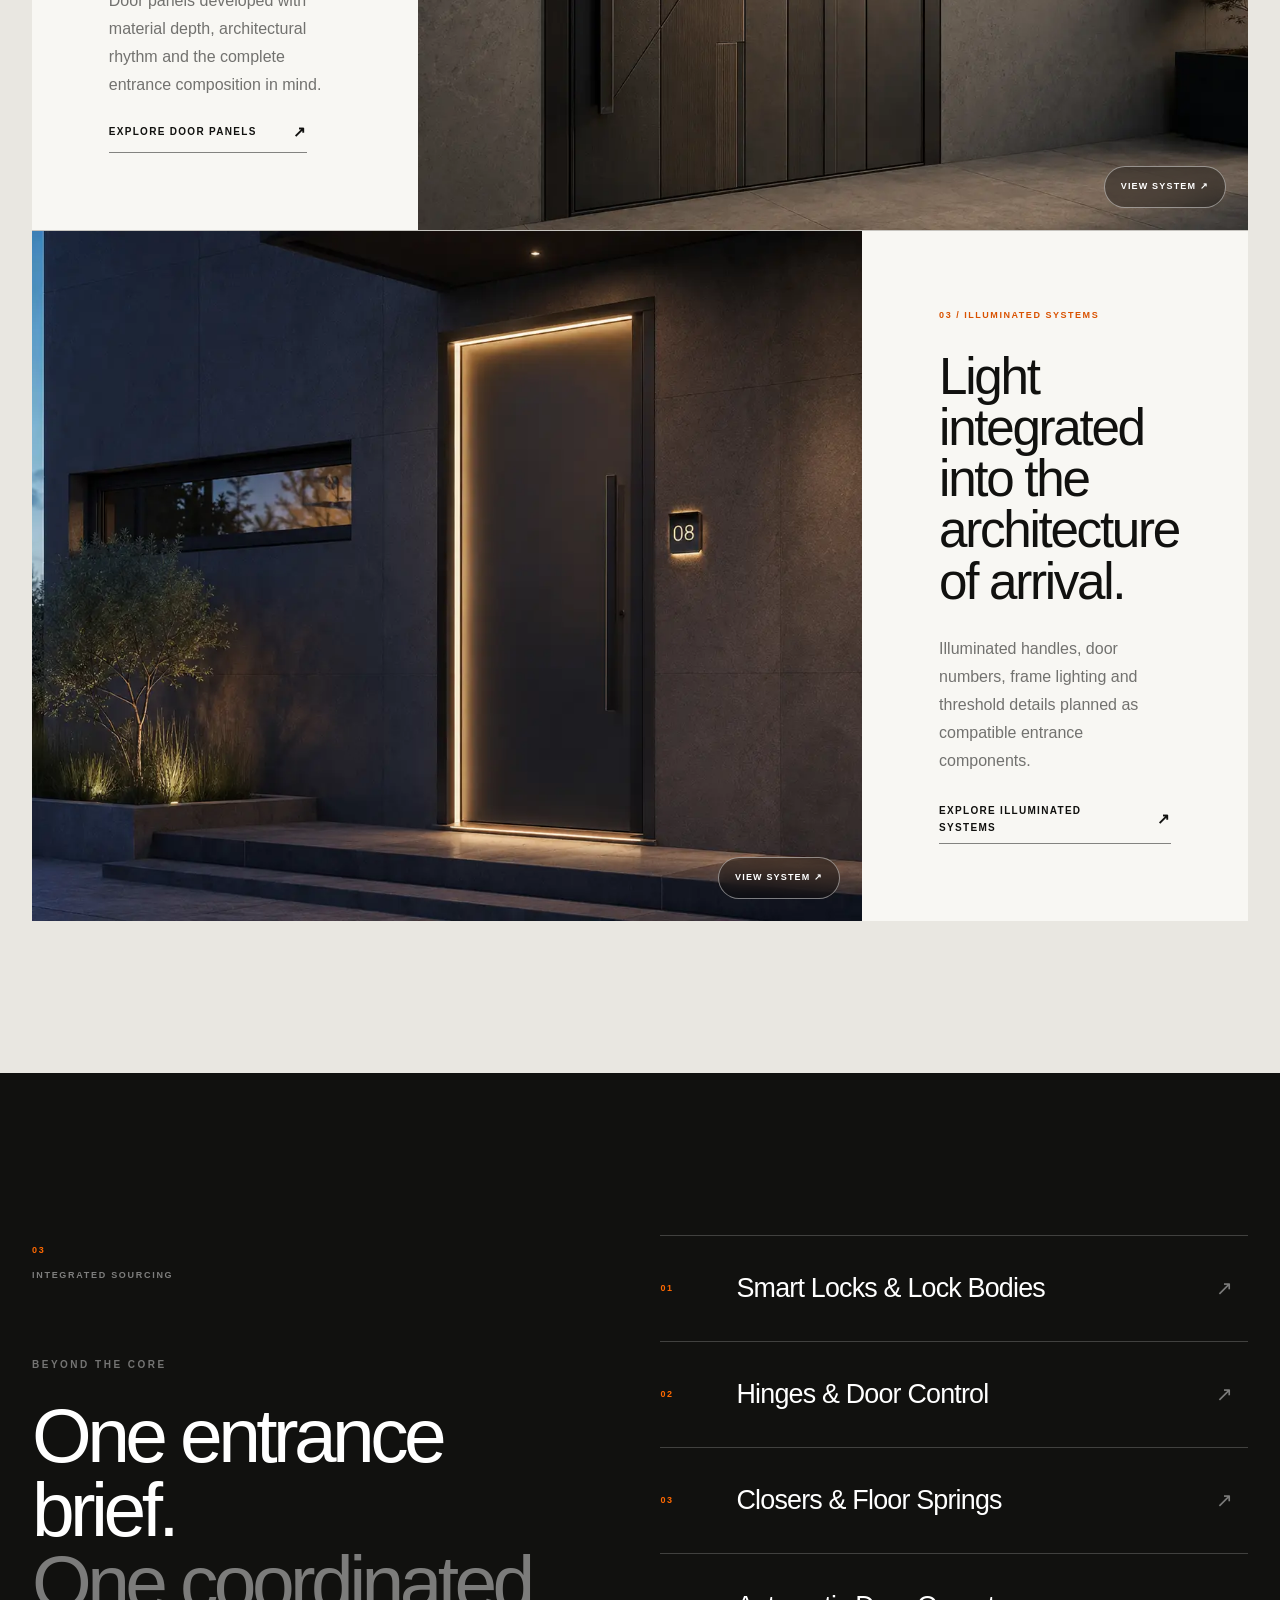
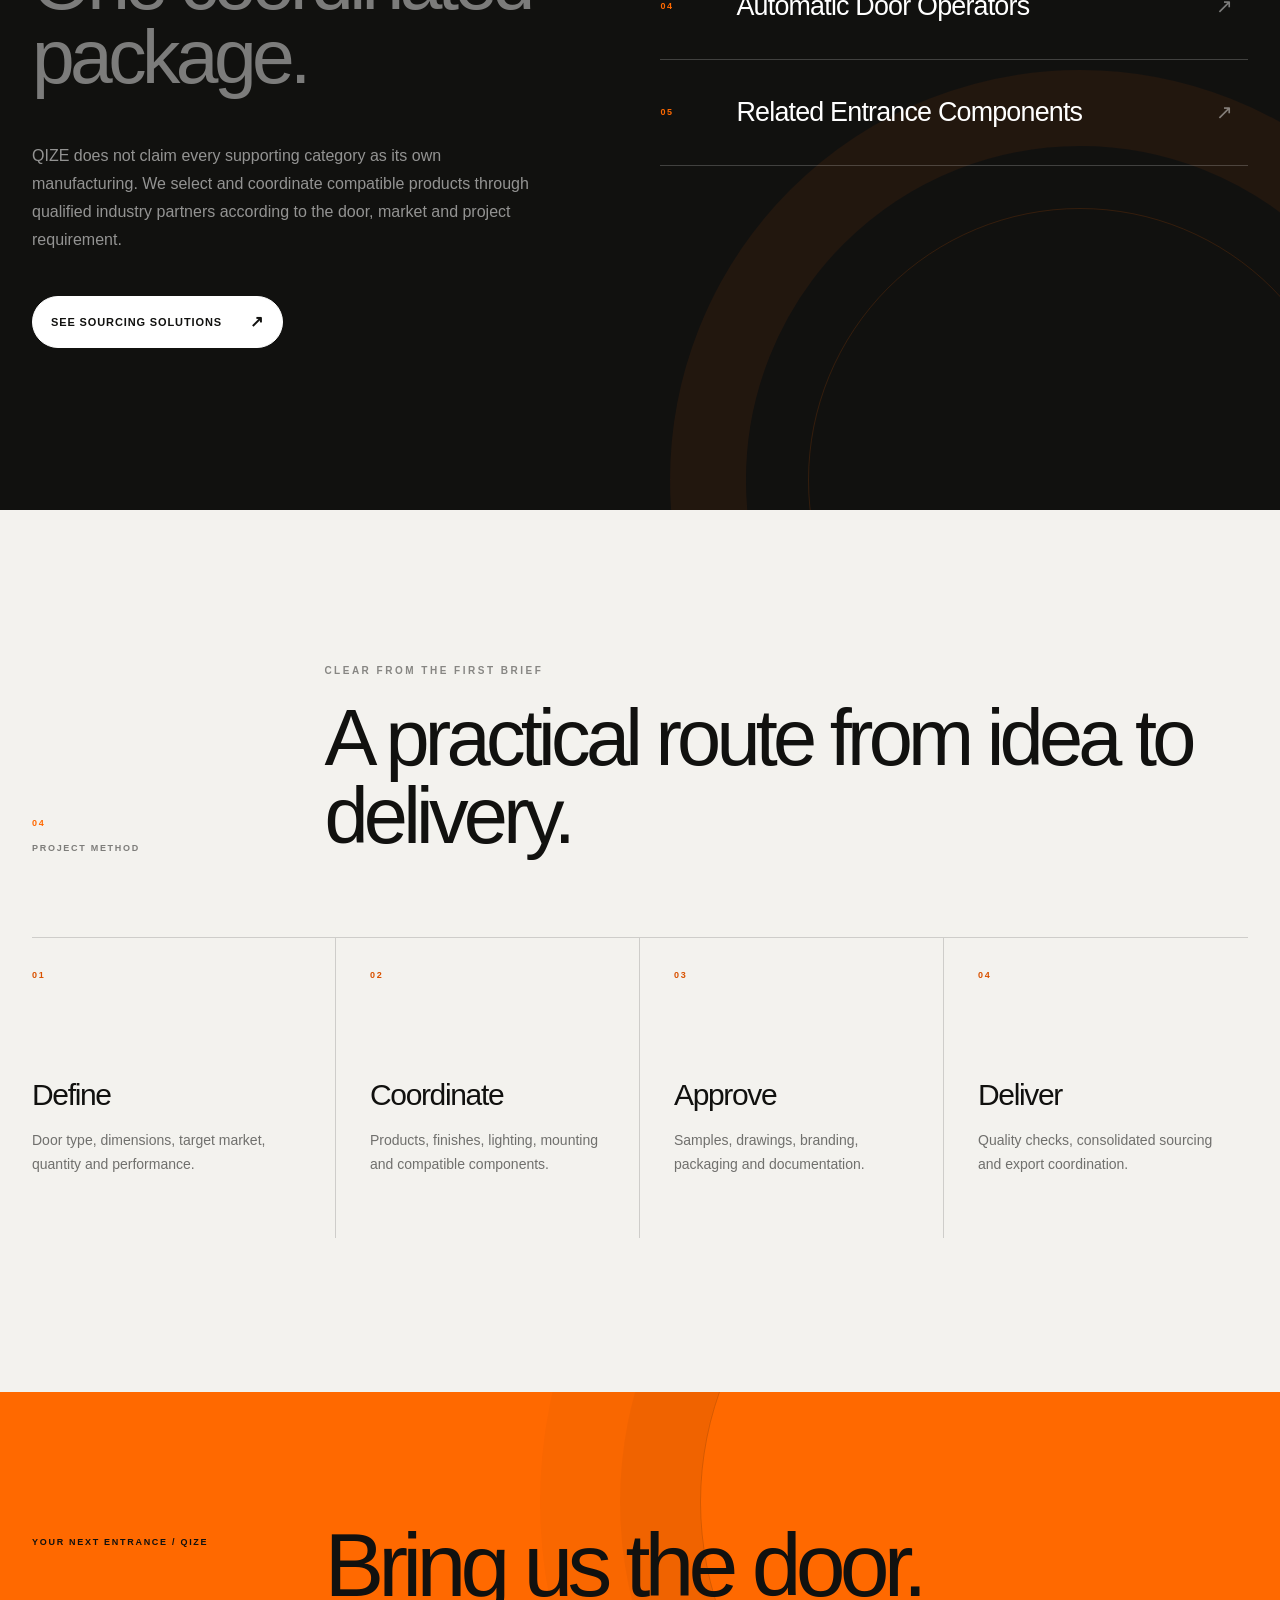
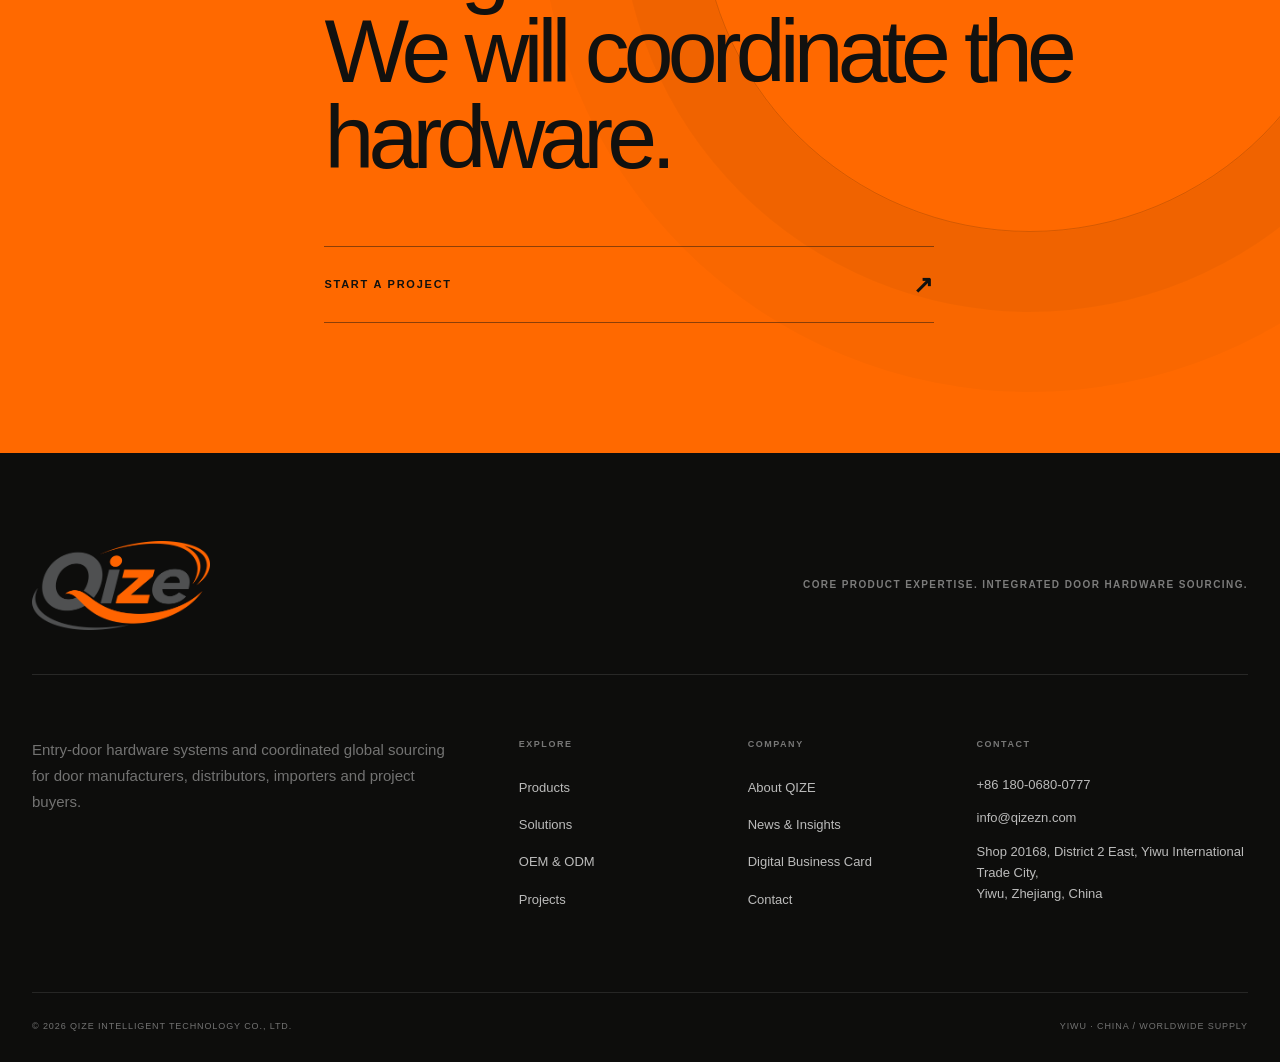
==== commit 293b767e: "Link QIZE digital business card" ====
--- a/index.html
+++ b/index.html
@@ -346,6 +346,7 @@
             <ul class="footer-links">
               <li><a href="about/">About QIZE</a></li>
               <li><a href="news/">News &amp; Insights</a></li>
+              <li><a href="card/">Digital Business Card</a></li>
               <li><a href="contact/">Contact</a></li>
             </ul>
           </div>
--- a/assets/css/styles.css
+++ b/assets/css/styles.css
@@ -1654,13 +1654,13 @@
   min-height: 44px;
   padding: 10px 18px;
   border: 1px solid var(--ink);
-  color: var(--ink);
-  background: transparent;
-}
-
-.header-cta:hover {
   color: var(--white);
   background: var(--ink);
+}
+
+.header-cta:hover {
+  color: var(--ink);
+  background: var(--orange);
 }
 
 .btn {
